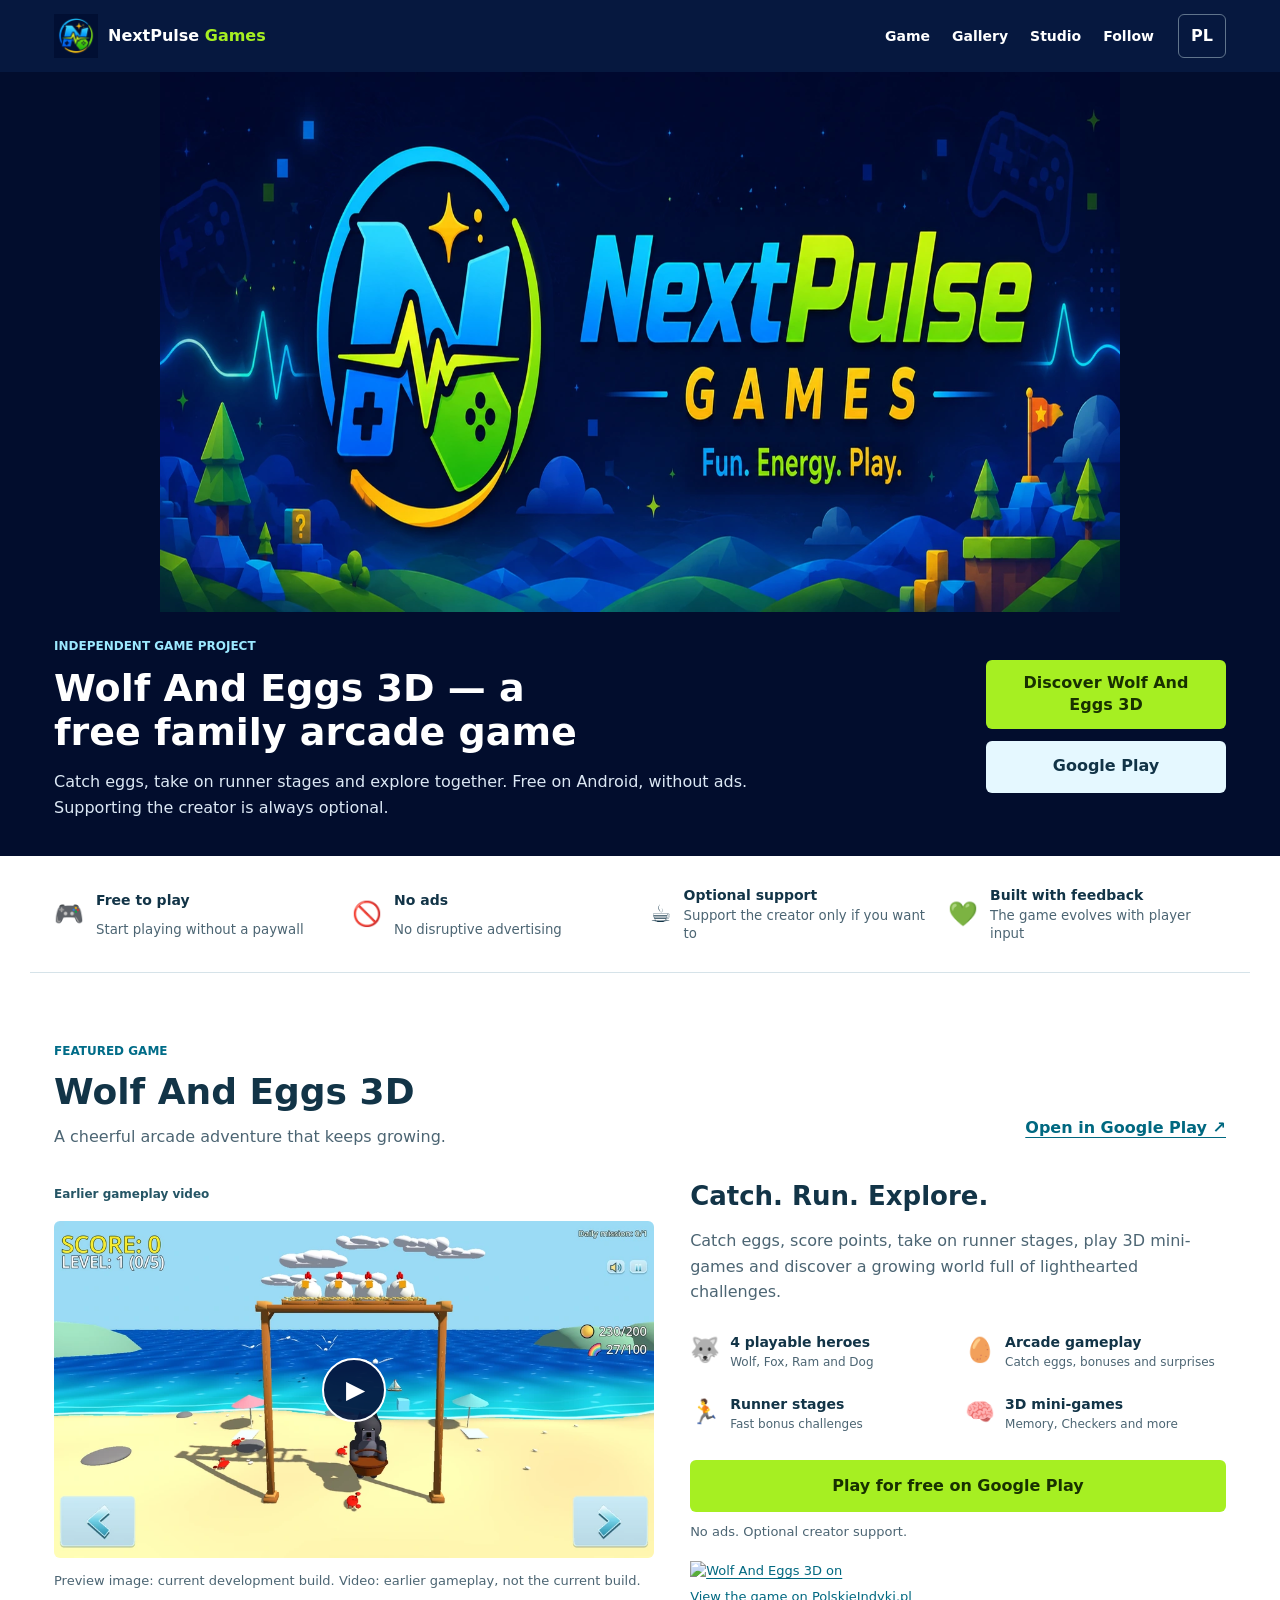
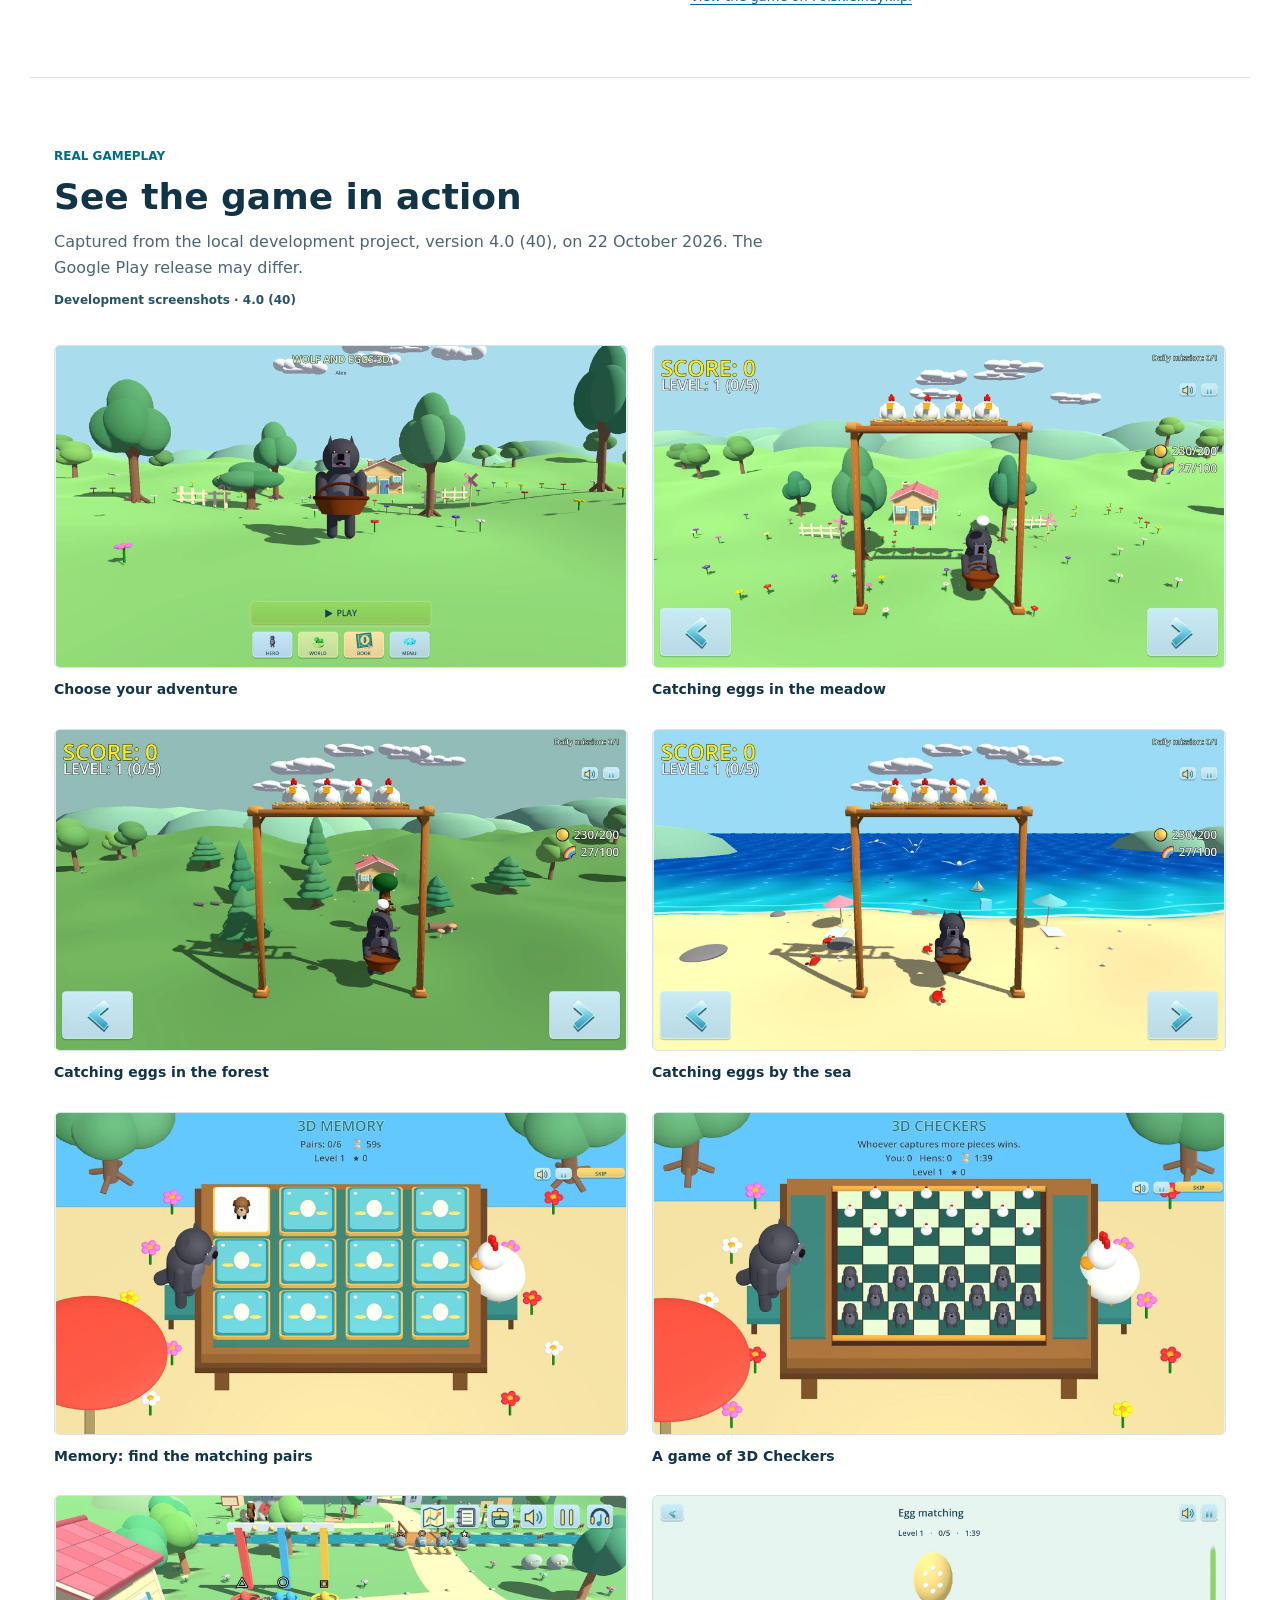
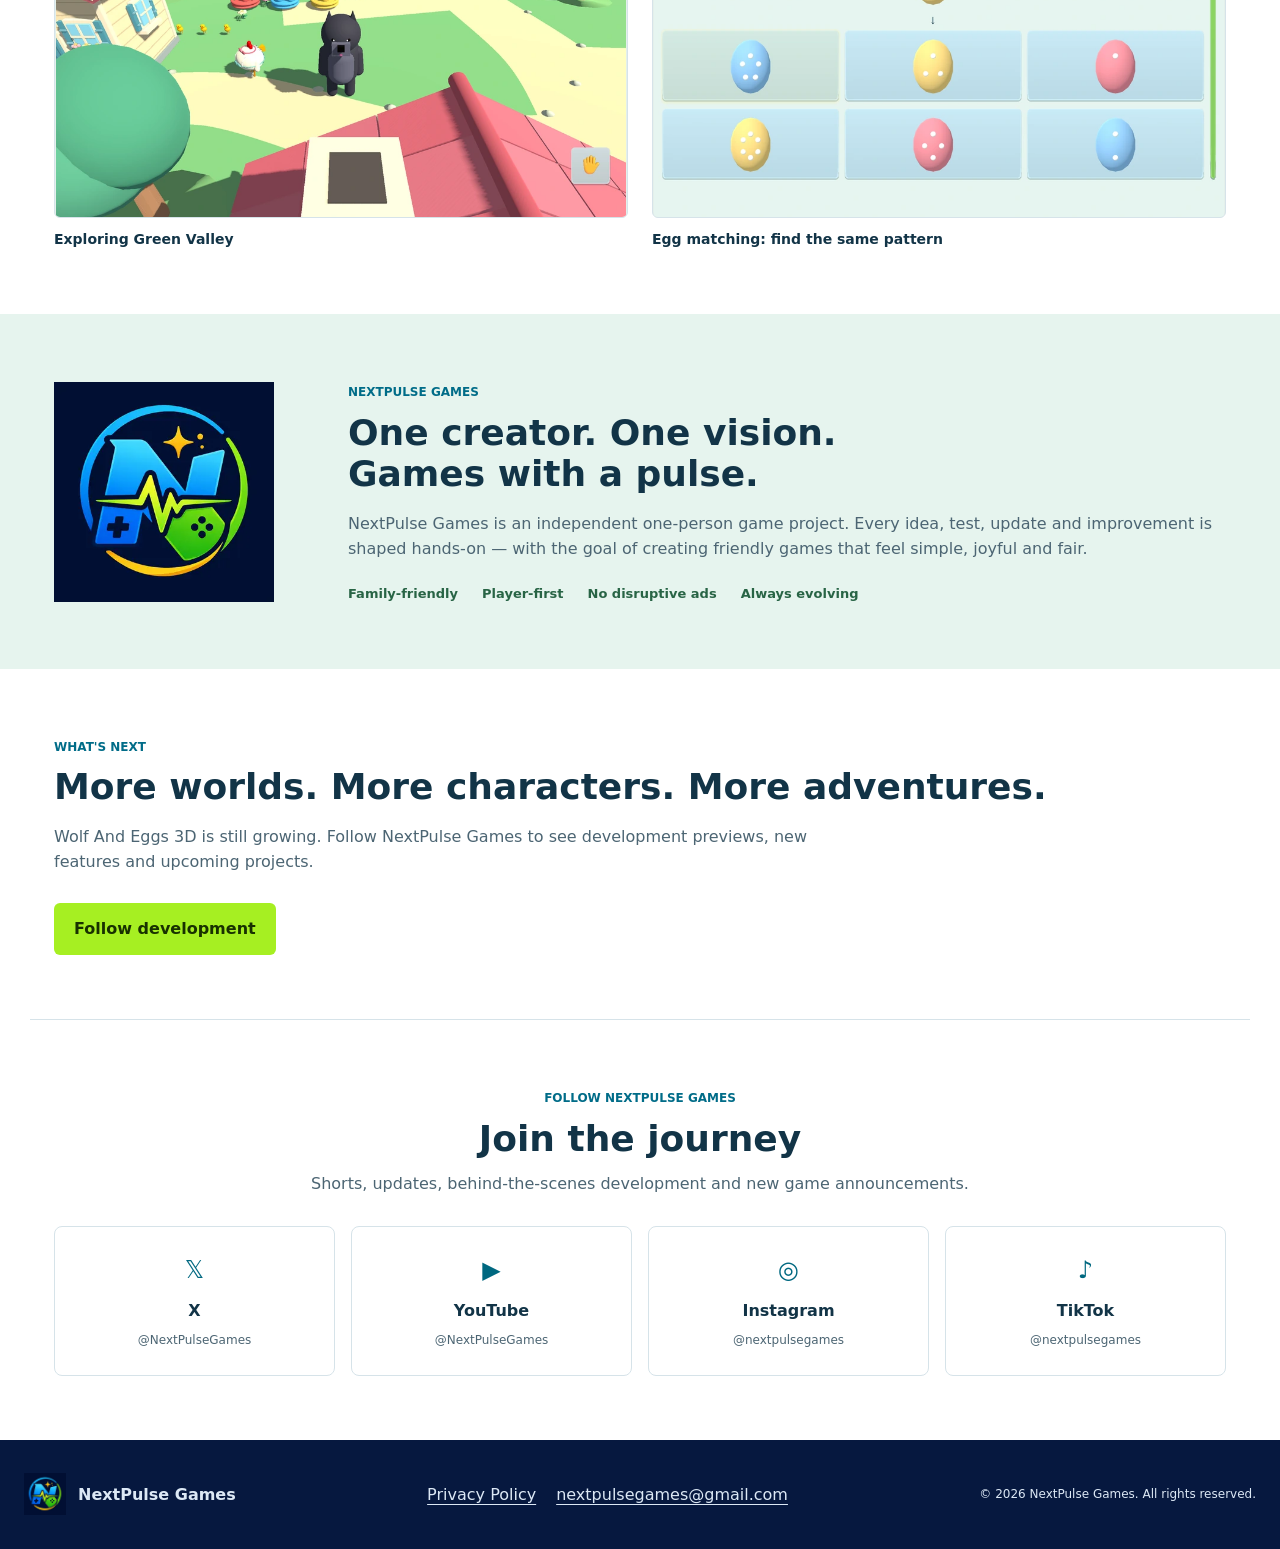
==== index.html @ e878cda1 "Localize static pages and refresh authentic game media" ====
<!DOCTYPE html>

<html lang="en">
<head>
<meta charset="utf-8"/>
<meta content="width=device-width, initial-scale=1, viewport-fit=cover" name="viewport"/>
<title>NextPulse Games — Wolf And Eggs 3D, Free &amp; Ad-Free</title>
<meta content="Catch eggs, run and explore in Wolf And Eggs 3D, a free family arcade game for Android. No ads; supporting its independent creator is entirely optional." name="description"/>
<meta content="#06183f" name="theme-color"/>
<meta content="NextPulse Games" name="application-name"/>
<meta content="NextPulse Games" name="author"/>
<meta content="NextPulse Games" name="creator"/>
<meta content="NextPulse Games" name="publisher"/>
<meta content="dark light" name="color-scheme"/>
<meta content="index,follow,max-image-preview:large,max-snippet:-1,max-video-preview:-1" name="robots"/>
<link href="https://nextpulsegames.com/" rel="canonical"/>
<meta content="website" property="og:type"/>
<meta content="NextPulse Games" property="og:site_name"/>
<meta content="NextPulse Games — Wolf And Eggs 3D, Free &amp; Ad-Free" property="og:title"/>
<meta content="Catch eggs, run and explore in Wolf And Eggs 3D, a free family arcade game for Android. No ads; supporting its independent creator is entirely optional." property="og:description"/>
<meta content="https://nextpulsegames.com/assets/screens/4.0-40-20261022/en/02_catch_meadow.jpg" property="og:image"/>
<meta content="image/jpeg" property="og:image:type"/>
<meta content="1920" property="og:image:width"/>
<meta content="1080" property="og:image:height"/>
<meta content="Wolf catching eggs in the meadow" property="og:image:alt"/>
<meta content="en_US" property="og:locale"/>
<meta content="pl_PL" property="og:locale:alternate"/>
<meta content="https://nextpulsegames.com/" property="og:url"/>
<meta content="summary_large_image" name="twitter:card"/>
<meta content="@NextPulseGames" name="twitter:site"/>
<meta content="NextPulse Games — Wolf And Eggs 3D, Free &amp; Ad-Free" name="twitter:title"/>
<meta content="Catch eggs, run and explore in Wolf And Eggs 3D, a free family arcade game for Android. No ads; supporting its independent creator is entirely optional." name="twitter:description"/>
<meta content="https://nextpulsegames.com/assets/screens/4.0-40-20261022/en/02_catch_meadow.jpg" name="twitter:image"/>
<link href="/assets/favicon.svg" rel="icon" type="image/svg+xml"/>
<link href="/assets/favicon-32.png" rel="icon" sizes="32x32" type="image/png"/>
<link href="/site.webmanifest" rel="manifest"/>
<link href="/styles.css?v=20261022-1" rel="stylesheet"/>
<script type="application/ld+json">{
  "@context": "https://schema.org",
  "@graph": [
    {
      "@type": "Organization",
      "@id": "https://nextpulsegames.com/#organization",
      "name": "NextPulse Games",
      "url": "https://nextpulsegames.com/",
      "logo": "https://nextpulsegames.com/assets/brand-logo.webp",
      "sameAs": [
        "https://x.com/NextPulseGames",
        "https://www.youtube.com/@NextPulseGames",
        "https://www.instagram.com/nextpulsegames/",
        "https://www.tiktok.com/@nextpulsegames"
      ]
    },
    {
      "@type": "WebSite",
      "@id": "https://nextpulsegames.com/#website",
      "url": "https://nextpulsegames.com/",
      "name": "NextPulse Games",
      "publisher": {
        "@id": "https://nextpulsegames.com/#organization"
      },
      "inLanguage": [
        "en",
        "pl"
      ]
    },
    {
      "@type": "VideoGame",
      "@id": "https://nextpulsegames.com/#videogame",
      "name": "Wolf And Eggs 3D",
      "url": "https://nextpulsegames.com/#game",
      "image": "https://nextpulsegames.com/assets/screens/4.0-40-20261022/en/02_catch_meadow.jpg",
      "description": "Catch eggs, run and explore in Wolf And Eggs 3D, a free family arcade game for Android. No ads; supporting its independent creator is entirely optional.",
      "genre": [
        "Arcade",
        "Casual",
        "Family"
      ],
      "applicationCategory": "Game",
      "operatingSystem": "Android",
      "publisher": {
        "@id": "https://nextpulsegames.com/#organization"
      },
      "offers": {
        "@type": "Offer",
        "price": "0",
        "priceCurrency": "USD",
        "availability": "https://schema.org/InStock",
        "url": "https://play.google.com/store/apps/details?id=com.nextpulsegames.wolfandeggs3d"
      },
      "inLanguage": [
        "en",
        "pl"
      ],
      "isAccessibleForFree": true
    },
    {
      "@type": "WebPage",
      "@id": "https://nextpulsegames.com/#webpage",
      "url": "https://nextpulsegames.com/",
      "name": "NextPulse Games — Wolf And Eggs 3D, Free & Ad-Free",
      "inLanguage": "en",
      "isPartOf": {
        "@id": "https://nextpulsegames.com/#website"
      },
      "about": {
        "@id": "https://nextpulsegames.com/#videogame"
      }
    }
  ]
}</script>
<link href="https://nextpulsegames.com/" hreflang="en" rel="alternate"/><link href="https://nextpulsegames.com/pl/" hreflang="pl" rel="alternate"/><link href="https://nextpulsegames.com/" hreflang="x-default" rel="alternate"/><meta content="Wolf catching eggs in the meadow" name="twitter:image:alt"/></head>
<body>
<a class="skip" href="#main">Skip to content</a>
<header class="site-header" id="top">
<div class="nav-wrap">
<a aria-label="NextPulse Games home" class="brand" href="#top">
<img alt="" height="52" src="/assets/brand-logo.webp?v=20261012" width="52"/>
<span>NextPulse <strong>Games</strong></span>
</a>
<nav aria-label="Main navigation" class="nav-links">
<a href="#game">Game</a>
<a href="#gallery">Gallery</a>
<a href="#studio">Studio</a>
<a href="#social">Follow</a>
</nav>
<a aria-label="Polska wersja" class="lang-btn" href="/pl/" hreflang="pl" lang="pl">PL</a>
</div>
</header>
<main id="main">
<section aria-labelledby="heroTitle" class="hero">
<div class="hero-brand-visual"><img alt="NextPulse Games. Fun. Energy. Play." decoding="async" fetchpriority="high" height="1152" sizes="(max-width: 960px) 100vw, 960px" src="/assets/brand/nextpulse-20261022-1536.webp" srcset="/assets/brand/nextpulse-20261022-768.webp 768w, /assets/brand/nextpulse-20261022-1536.webp 1536w, /assets/brand/nextpulse-20261022-2048.webp 2048w" width="2048"/></div>
<div class="hero-content">
<div>
<span class="eyebrow">Independent game project</span>
<h1 id="heroTitle">Wolf And Eggs 3D — a free family arcade game</h1>
<p>Catch eggs, take on runner stages and explore together. Free on Android, without ads. Supporting the creator is always optional.</p>
</div>
<div class="hero-actions">
<a class="btn btn-primary" href="#game">Discover Wolf And Eggs 3D</a>
<a class="btn btn-secondary" href="https://play.google.com/store/apps/details?id=com.nextpulsegames.wolfandeggs3d" rel="noopener noreferrer" target="_blank">Google Play</a>
</div>
</div>
</section>
<section aria-label="Studio principles" class="promise-strip">
<div><span aria-hidden="true" class="icon">🎮</span><strong>Free to play</strong><small>Start playing without a paywall</small></div>
<div><span aria-hidden="true" class="icon">🚫</span><strong>No ads</strong><small>No disruptive advertising</small></div>
<div><span aria-hidden="true" class="icon">☕</span><strong>Optional support</strong><small>Support the creator only if you want to</small></div>
<div><span aria-hidden="true" class="icon">💚</span><strong>Built with feedback</strong><small>The game evolves with player input</small></div>
</section>
<section class="section featured" id="game">
<div class="section-title-row">
<div>
<span class="kicker">Featured game</span>
<h2>Wolf And Eggs 3D</h2>
<p class="section-lead">A cheerful arcade adventure that keeps growing.</p>
</div>
<a class="inline-link" href="https://play.google.com/store/apps/details?id=com.nextpulsegames.wolfandeggs3d" rel="noopener noreferrer" target="_blank">Open in Google Play ↗</a>
</div>
<div class="feature-grid">
<div class="video-shell">
<div class="video-label"><span class="preview-badge">Earlier gameplay video</span></div>
<a aria-label="Watch earlier gameplay in English" class="video-launch" data-title="Wolf And Eggs 3D — earlier gameplay video in English" data-video="https://www.youtube-nocookie.com/embed/SOO2h7GtrK4?rel=0" href="https://www.youtube.com/watch?v=SOO2h7GtrK4"><img alt="Current development build: catching eggs by the sea" decoding="async" height="1080" loading="lazy" src="/assets/screens/4.0-40-20261022/en/04_catch_sea-960.webp" width="1920"/><span aria-hidden="true" class="video-play">▶</span></a>
<p class="video-note">Preview image: current development build. Video: earlier gameplay, not the current build.</p></div>
<div class="feature-copy">
<h3>Catch. Run. Explore.</h3>
<p>Catch eggs, score points, take on runner stages, play 3D mini-games and discover a growing world full of lighthearted challenges.</p>
<div class="feature-list">
<div><b aria-hidden="true">🐺</b><span><strong>4 playable heroes</strong><small>Wolf, Fox, Ram and Dog</small></span></div>
<div><b aria-hidden="true">🥚</b><span><strong>Arcade gameplay</strong><small>Catch eggs, bonuses and surprises</small></span></div>
<div><b aria-hidden="true">🏃</b><span><strong>Runner stages</strong><small>Fast bonus challenges</small></span></div>
<div><b aria-hidden="true">🧠</b><span><strong>3D mini-games</strong><small>Memory, Checkers and more</small></span></div>
</div>
<div class="cta-stack">
<a class="btn btn-primary btn-wide" href="https://play.google.com/store/apps/details?id=com.nextpulsegames.wolfandeggs3d" rel="noopener noreferrer" target="_blank">Play for free on Google Play</a>
<span class="micro">No ads. Optional creator support.</span>
<a class="indie-badge" href="https://polskieindyki.pl/pl/gra/wolf-and-eggs-3d" rel="noopener noreferrer" target="_blank"><img alt="Wolf And Eggs 3D on PolskieIndyki.pl" decoding="async" height="20" loading="lazy" src="https://polskieindyki.pl/badges/gra/wolf-and-eggs-3d.svg" width="223"/><span>View the game on PolskieIndyki.pl</span></a></div>
</div>
</div>
</section>
<section class="section gallery" id="gallery">
<div class="section-title-row">
<div>
<span class="kicker">Real gameplay</span>
<h2>See the game in action</h2>
<p class="section-lead">Captured from the local development project, version 4.0 (40), on 22 October 2026. The Google Play release may differ.</p>
<span class="preview-badge gallery-version">Development screenshots · 4.0 (40)</span>
</div>

</div>
<div aria-label="Gameplay screenshots" class="shots"><figure><a aria-label="Choose your adventure — enlarge" data-shot="01_menu" href="/assets/screens/4.0-40-20261022/en/01_menu.jpg"><img alt="Choose your adventure" decoding="async" height="1080" loading="lazy" src="/assets/screens/4.0-40-20261022/en/01_menu-960.webp" width="1920"/></a><figcaption>Choose your adventure</figcaption></figure><figure><a aria-label="Catching eggs in the meadow — enlarge" data-shot="02_catch_meadow" href="/assets/screens/4.0-40-20261022/en/02_catch_meadow.jpg"><img alt="Catching eggs in the meadow" decoding="async" height="1080" loading="lazy" src="/assets/screens/4.0-40-20261022/en/02_catch_meadow-960.webp" width="1920"/></a><figcaption>Catching eggs in the meadow</figcaption></figure><figure><a aria-label="Catching eggs in the forest — enlarge" data-shot="03_catch_forest" href="/assets/screens/4.0-40-20261022/en/03_catch_forest.jpg"><img alt="Catching eggs in the forest" decoding="async" height="1080" loading="lazy" src="/assets/screens/4.0-40-20261022/en/03_catch_forest-960.webp" width="1920"/></a><figcaption>Catching eggs in the forest</figcaption></figure><figure><a aria-label="Catching eggs by the sea — enlarge" data-shot="04_catch_sea" href="/assets/screens/4.0-40-20261022/en/04_catch_sea.jpg"><img alt="Catching eggs by the sea" decoding="async" height="1080" loading="lazy" src="/assets/screens/4.0-40-20261022/en/04_catch_sea-960.webp" width="1920"/></a><figcaption>Catching eggs by the sea</figcaption></figure><figure><a aria-label="Memory: find the matching pairs — enlarge" data-shot="05_memory" href="/assets/screens/4.0-40-20261022/en/05_memory.jpg"><img alt="Memory: find the matching pairs" decoding="async" height="1080" loading="lazy" src="/assets/screens/4.0-40-20261022/en/05_memory-960.webp" width="1920"/></a><figcaption>Memory: find the matching pairs</figcaption></figure><figure><a aria-label="A game of 3D Checkers — enlarge" data-shot="06_checkers" href="/assets/screens/4.0-40-20261022/en/06_checkers.jpg"><img alt="A game of 3D Checkers" decoding="async" height="1080" loading="lazy" src="/assets/screens/4.0-40-20261022/en/06_checkers-960.webp" width="1920"/></a><figcaption>A game of 3D Checkers</figcaption></figure><figure><a aria-label="Exploring Green Valley — enlarge" data-shot="07_world_green" href="/assets/screens/4.0-40-20261022/en/07_world_green.jpg"><img alt="Exploring Green Valley" decoding="async" height="1080" loading="lazy" src="/assets/screens/4.0-40-20261022/en/07_world_green-960.webp" width="1920"/></a><figcaption>Exploring Green Valley</figcaption></figure><figure><a aria-label="Egg matching: find the same pattern — enlarge" data-shot="08_egg_matching" href="/assets/screens/4.0-40-20261022/en/08_egg_matching.jpg"><img alt="Egg matching: find the same pattern" decoding="async" height="1080" loading="lazy" src="/assets/screens/4.0-40-20261022/en/08_egg_matching-960.webp" width="1920"/></a><figcaption>Egg matching: find the same pattern</figcaption></figure></div>
</section>
<section class="section studio" id="studio">
<div class="studio-panel">
<div class="studio-logo"><img alt="NextPulse Games logo" height="512" loading="lazy" src="/assets/brand-logo.webp?v=20261012" width="512"/></div>
<div class="studio-copy">
<span class="kicker light">NextPulse Games</span>
<h2>One creator. One vision. Games with a pulse.</h2>
<p>NextPulse Games is an independent one-person game project. Every idea, test, update and improvement is shaped hands-on — with the goal of creating friendly games that feel simple, joyful and fair.</p>
<div class="studio-tags">
<span>Family-friendly</span>
<span>Player-first</span>
<span>No disruptive ads</span>
<span>Always evolving</span>
</div>
</div>
</div>
</section>
<section class="section next">
<div class="next-card">
<span class="kicker">What's next</span>
<h2>More worlds. More characters. More adventures.</h2>
<p>Wolf And Eggs 3D is still growing. Follow NextPulse Games to see development previews, new features and upcoming projects.</p>
<a class="btn btn-primary" href="#social">Follow development</a>
</div>
</section>
<section class="section social" id="social">
<div class="section-title-row centered">
<div>
<span class="kicker">Follow NextPulse Games</span>
<h2>Join the journey</h2>
<p class="section-lead">Shorts, updates, behind-the-scenes development and new game announcements.</p>
</div>
</div>
<div class="social-grid">
<a aria-label="NextPulse Games on X" href="https://x.com/NextPulseGames" rel="noopener noreferrer" target="_blank"><span aria-hidden="true" class="social-icon">𝕏</span><strong>X</strong><small>@NextPulseGames</small></a>
<a aria-label="NextPulse Games on YouTube" href="https://www.youtube.com/@NextPulseGames" rel="noopener noreferrer" target="_blank"><span aria-hidden="true" class="social-icon">▶</span><strong>YouTube</strong><small>@NextPulseGames</small></a>
<a aria-label="NextPulse Games on Instagram" href="https://www.instagram.com/nextpulsegames/" rel="noopener noreferrer" target="_blank"><span aria-hidden="true" class="social-icon">◎</span><strong>Instagram</strong><small>@nextpulsegames</small></a>
<a aria-label="NextPulse Games on TikTok" href="https://www.tiktok.com/@nextpulsegames" rel="noopener noreferrer" target="_blank"><span aria-hidden="true" class="social-icon">♪</span><strong>TikTok</strong><small>@nextpulsegames</small></a>
</div>
</section>
</main>
<dialog aria-label="Screenshot preview" class="shot-lightbox" id="screenshotLightbox">
<button aria-label="Close screenshot" class="shot-lightbox-close" id="shotLightboxClose" type="button">×</button>
<button aria-label="Previous screenshot" class="shot-lightbox-nav shot-lightbox-prev" id="shotLightboxPrev" type="button">‹</button>
<figure class="shot-lightbox-figure">
<img alt="" id="shotLightboxImage"/>
<figcaption aria-live="polite" id="shotLightboxCaption"></figcaption>
</figure>
<button aria-label="Next screenshot" class="shot-lightbox-nav shot-lightbox-next" id="shotLightboxNext" type="button">›</button>
</dialog>
<footer class="footer">
<div class="footer-brand"><img alt="" height="42" src="/assets/brand-logo.webp?v=20261012" width="42"/><span>NextPulse Games</span></div>
<div class="footer-links">
<a href="/privacy.html">Privacy Policy</a>
<a href="mailto:nextpulsegames@gmail.com">nextpulsegames@gmail.com</a>
</div>
<p>© <span id="year">2026</span> NextPulse Games. <span>All rights reserved.</span></p>
</footer>
<script defer="" src="/app.js?v=20261022-1"></script>
</body>
</html>
---- styles.css ----
:root {
  --navy: #06183f; --cyan: #16c7ff; --lime: #a6ef22; --gold: #ffd04c;
  --ink: #123447; --muted: #4c6573; --line: #d6e3e9; --max: 1220px;
}
* {box-sizing: border-box; letter-spacing: 0}
html {scroll-behavior: smooth; scroll-padding-top: 100px}
body {margin: 0; font-family: Inter, system-ui, -apple-system, 'Segoe UI', sans-serif; color: var(--ink); background: #fff; line-height: 1.6}
a {color: inherit; text-decoration: none}
img {display: block; max-width: 100%; height: auto}
button, a {touch-action: manipulation; -webkit-tap-highlight-color: transparent}
button {font: inherit; cursor: pointer}
:focus-visible {outline: 3px solid #00748e; outline-offset: 5px}
.site-header :focus-visible, .footer :focus-visible, .shot-lightbox :focus-visible {outline-color: var(--gold)}
.skip {position: fixed; top: 8px; left: 12px; transform: translateY(-150%); z-index: 200; background: white; padding: 10px 16px}
.skip:focus {transform: none}
.site-header {position: sticky; top: 0; z-index: 100; background: var(--navy); color: white}
.nav-wrap {max-width: var(--max); min-height: 72px; margin: auto; padding: 8px 24px; display: flex; align-items: center; gap: 24px}
.brand {display: flex; align-items: center; gap: 10px; margin-right: auto; font-weight: 800}
.brand img {width: 44px; height: 44px; object-fit: contain}
.brand strong {color: var(--lime)}
.nav-links {display: flex; gap: 22px; align-items: center}
.nav-links a {font-size: 14px; font-weight: 700; min-height: 44px; display: flex; align-items: center}
.nav-links a:hover {color: var(--lime)}
.lang-btn {display: grid; place-items: center; min-width: 48px; min-height: 44px; border: 1px solid #60748c; border-radius: 6px; font-weight: 800}
.hero {background: #020d2d; color: white; padding-bottom: 32px}
.hero-brand-visual {max-width: min(960px, max(360px, calc((100svh - 360px) * 1.77778))); margin: auto}
.hero-brand-visual img {width: 100%; aspect-ratio: 16 / 9; object-fit: contain}
.hero-content {max-width: var(--max); margin: 0 auto; padding: 20px 24px 4px; display: grid; grid-template-columns: 1fr 240px; gap: 32px; align-items: center}
.eyebrow, .kicker {font-size: 12px; font-weight: 800; text-transform: uppercase; color: #006c88}
.hero .eyebrow {color: #9ce9ff}
h1 {font-size: 38px; line-height: 1.18; margin: 8px 0 14px; text-wrap: balance}
.hero-content p {font-size: 16px; color: #dce8f5; margin: 0; max-width: 780px}
.hero-actions {display: grid; gap: 12px}
.btn {display: inline-flex; align-items: center; justify-content: center; min-height: 52px; padding: 12px 20px; border-radius: 6px; font-weight: 800; text-align: center; line-height: 1.4}
.btn-primary {background: var(--lime); color: #183100}
.btn-primary:hover {background: #b9ff44}
.btn-secondary {background: #e5f8ff; color: var(--ink)}
.btn-wide {width: 100%}
.promise-strip {display: grid; grid-template-columns: repeat(4,1fr); gap: 20px; max-width: var(--max); margin: auto; padding: 28px 24px; border-bottom: 1px solid var(--line)}
.promise-strip > div {display: grid; grid-template-columns: auto 1fr; column-gap: 12px; align-items: center}
.promise-strip .icon {font-size: 24px; grid-row: 1 / 3}
.promise-strip strong {font-size: 14px}
.promise-strip small {line-height: 1.4; color: var(--muted)}
.section {max-width: var(--max); margin: auto; padding: 64px 24px}
.section-title-row {display: flex; align-items: flex-end; justify-content: space-between; gap: 24px; margin-bottom: 30px}
h2 {font-size: 36px; line-height: 1.15; margin: 8px 0 12px; text-wrap: balance}
.section-lead {color: var(--muted); max-width: 760px; margin: 12px 0 0}
.inline-link {color: #006880; text-decoration: underline; text-underline-offset: 4px; font-weight: 700; min-height: 44px; display: inline-flex; align-items: center}
.feature-grid {display: grid; grid-template-columns: 1.12fr 1fr; gap: 36px; align-items: start}
.video-shell {min-width: 0}
.video-launch {position: relative; display: block; margin-top: 12px; border-radius: 6px; overflow: hidden; aspect-ratio: 16 / 9}
.video-launch img {width: 100%; height: 100%; object-fit: contain}
.video-play {position: absolute; inset: 0; margin: auto; width: 64px; height: 64px; display: grid; place-items: center; background: #06183fee; color: white; border: 2px solid white; border-radius: 50%; font-size: 25px; padding-left: 3px}
.video-launch:hover .video-play {background: #006d85}
.video-shell iframe {width: 100%; aspect-ratio: 16 / 9; display: block; border: 0; background: var(--navy); margin-top: 12px; border-radius: 6px}
.preview-badge {display: inline-block; font-size: 12px; color: #255565; font-weight: 700; padding: 5px 0}
.gallery-version {margin-top: 6px}
.video-note {font-size: 13px; color: var(--muted)}
h3 {font-size: 26px; line-height: 1.25; margin: 0 0 14px}
.feature-copy > p {color: var(--muted)}
.feature-list {display: grid; grid-template-columns: 1fr 1fr; gap: 20px 14px; margin: 26px 0}
.feature-list > div {display: grid; grid-template-columns: auto 1fr; gap: 10px}
.feature-list b {font-size: 24px}
.feature-list span {display: flex; flex-direction: column}
.feature-list strong {font-size: 14px}
.feature-list small {color: var(--muted); font-size: 12px}
.cta-stack {display: grid; gap: 10px}
.micro {color: var(--muted); font-size: 13px}
.indie-badge {display: flex; flex-direction: column; align-items: flex-start; gap: 6px; width: fit-content; min-height: 52px; margin-top: 8px; font-size: 13px; color: #006880; text-decoration: underline; text-underline-offset: 3px}
.indie-badge img {width: 223px; height: 20px; object-fit: contain}
.gallery {border-top: 1px solid var(--line)}
.shots {display: grid; grid-template-columns: repeat(2,minmax(0,1fr)); gap: 28px 24px}
.shots figure {margin: 0; min-width: 0}
.shots a {display: block; border-radius: 6px}
.shots img {width: 100%; aspect-ratio: 16 / 9; object-fit: contain; background: #e4f0eb; border-radius: 6px; border: 1px solid var(--line)}
.shots a:hover img {border-color: #00768e}
.shots figcaption {font-size: 14px; font-weight: 650; padding-top: 10px}
.studio {max-width: none; background: #e6f4ee}
.studio-panel {max-width: 1172px; margin: auto; display: grid; grid-template-columns: 240px 1fr; gap: 54px; align-items: center}
.studio-logo img {width: 220px}
.studio-copy p {color: var(--muted)}
.studio-tags {display: flex; flex-wrap: wrap; gap: 10px 24px; font-size: 13px; font-weight: 750; color: #286445; margin-top: 22px}
.next {border-bottom: 1px solid var(--line)}
.next-card p {color: var(--muted); max-width: 780px}
.next-card .btn {margin-top: 12px}
.centered {text-align: center; justify-content: center}
.social-grid {display: grid; grid-template-columns: repeat(4,minmax(0,1fr)); gap: 16px}
.social-grid a {display: flex; flex-direction: column; align-items: center; padding: 24px 8px; gap: 8px; border: 1px solid var(--line); border-radius: 8px}
.social-grid a:hover {background: #eff9fc}
.social-icon {font-size: 24px; color: #006880}
.social-grid small {font-size: 12px; color: var(--muted)}
.footer {background: var(--navy); color: #dce8f5; padding: 32px 24px; display: flex; align-items: center; justify-content: space-between; gap: 24px; flex-wrap: wrap}
.footer-brand {display: flex; align-items: center; gap: 12px; font-weight: 800}
.footer-brand img {width: 42px; height: 42px}
.footer-links {display: flex; gap: 20px; flex-wrap: wrap}
.footer a {padding: 10px 0; text-decoration: underline; text-underline-offset: 4px; overflow-wrap: anywhere}
.footer p {font-size: 12px; margin: 0}
.shot-lightbox {position: fixed; inset: 0; width: 100%; max-width: none; height: 100%; max-height: none; margin: 0; border: 0; padding: 72px 76px; background: #081528f5; color: white}
.shot-lightbox[open] {display: flex; align-items: center; justify-content: center}
.shot-lightbox::backdrop {background: #071322e8}
.shot-lightbox-figure {margin: 0; max-width: 1600px; display: flex; flex-direction: column; align-items: center; gap: 14px}
.shot-lightbox-figure img {width: auto; max-width: 100%; max-height: calc(100dvh - 180px); object-fit: contain; border-radius: 4px}
.shot-lightbox-figure figcaption {font-size: 14px; text-align: center}
.shot-lightbox button {position: absolute; border: 1px solid #8ca7bc; background: #1c384e; color: white; width: 48px; height: 48px; border-radius: 6px; display: grid; place-items: center; font-size: 32px; line-height: 1}
.shot-lightbox-close {top: 16px; right: 18px}
.shot-lightbox-prev {left: 16px; top: calc(50% - 24px)}
.shot-lightbox-next {right: 16px; top: calc(50% - 24px)}
.lightbox-open {overflow: hidden}
.legal {max-width: 900px; min-height: 70vh}
.legal p {max-width: 70ch}
.legal h2 {font-size: 24px; margin-top: 32px}
.error-page {min-height: 70vh; max-width: 760px}
.error-page .error-code {font-size: 72px; font-weight: 800; color: #00738a; margin: 0}
@media (max-width: 960px) {
  .hero-content {grid-template-columns: 1fr; gap: 20px}
  .hero-actions {grid-template-columns: 1fr 1fr}
  .feature-grid {grid-template-columns: 1fr; gap: 28px}
  .video-shell {max-width: 720px; width: 100%}
  .promise-strip {grid-template-columns: 1fr 1fr}
  .studio-panel {grid-template-columns: 160px 1fr; gap: 30px}
  .social-grid {grid-template-columns: 1fr 1fr}
}
@media (max-width: 600px) {
  html {scroll-padding-top: 120px}
  .nav-wrap {padding: 8px 18px; gap: 8px 18px; flex-wrap: wrap}
  .brand {font-size: 14px}
  .brand img {width: 36px; height: 36px}
  .nav-links {order: 3; width: 100%; justify-content: space-between; gap: 10px}
  .nav-links a {font-size: 13px}
  .section {padding: 42px 18px}
  .hero-content {padding: 20px 18px 0}
  h1 {font-size: 28px}
  h2 {font-size: 28px}
  .hero-content p {font-size: 15px}
  .hero-actions {grid-template-columns: 1fr}
  .promise-strip {padding: 24px 18px; gap: 22px 14px}
  .promise-strip > div {grid-template-columns: 1fr; gap: 5px}
  .promise-strip .icon {grid-row: auto}
  .section-title-row {display: block}
  .section-title-row .inline-link {margin-top: 12px}
  .shots {grid-template-columns: 1fr; gap: 24px}
  .studio-panel {grid-template-columns: 1fr; gap: 20px}
  .studio-logo img {width: 110px}
  .social-grid small {font-size: 11px; overflow-wrap: anywhere}
  .shot-lightbox {padding: 70px 12px 110px}
  .shot-lightbox-figure img {max-height: calc(100dvh - 250px)}
  .shot-lightbox-prev, .shot-lightbox-next {top: auto; bottom: 22px}
  .shot-lightbox-prev {left: calc(50% - 62px)}
  .shot-lightbox-next {right: calc(50% - 62px)}
}
@media (prefers-reduced-motion: reduce) {html {scroll-behavior: auto}}
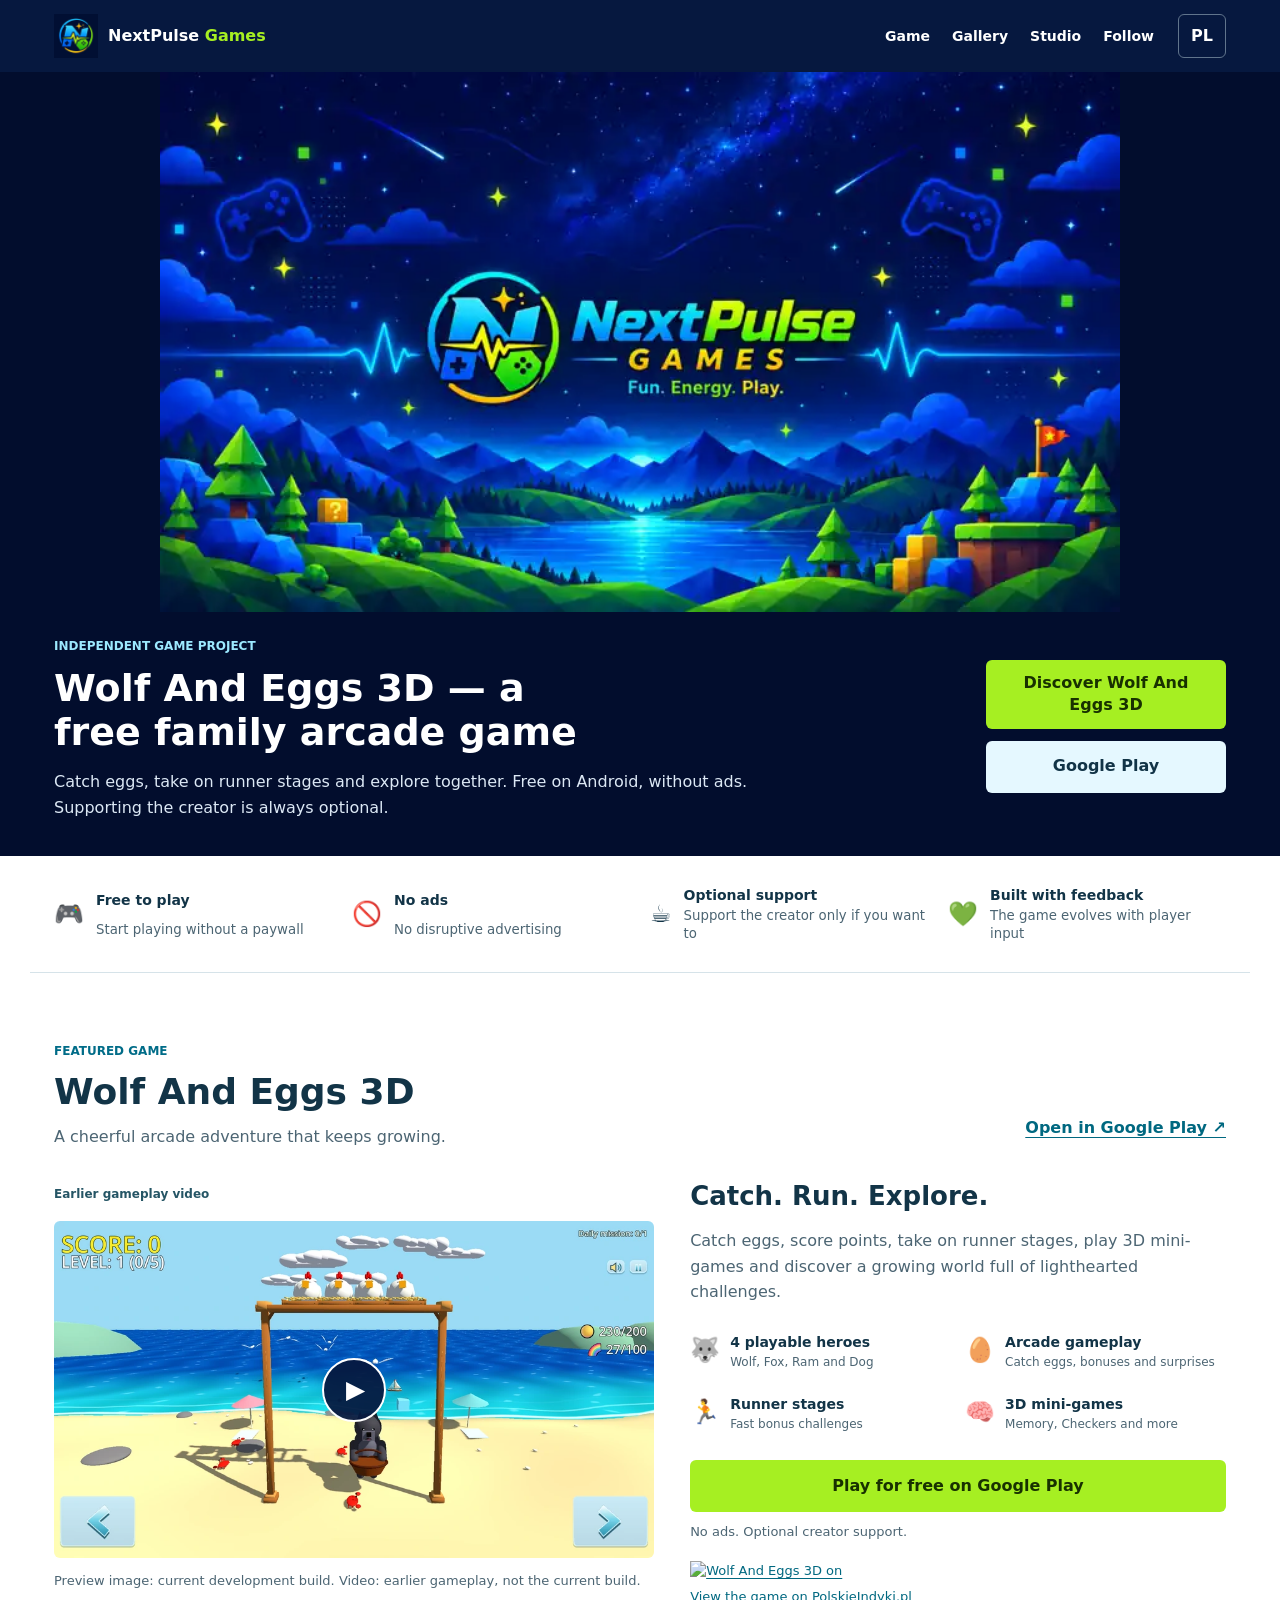
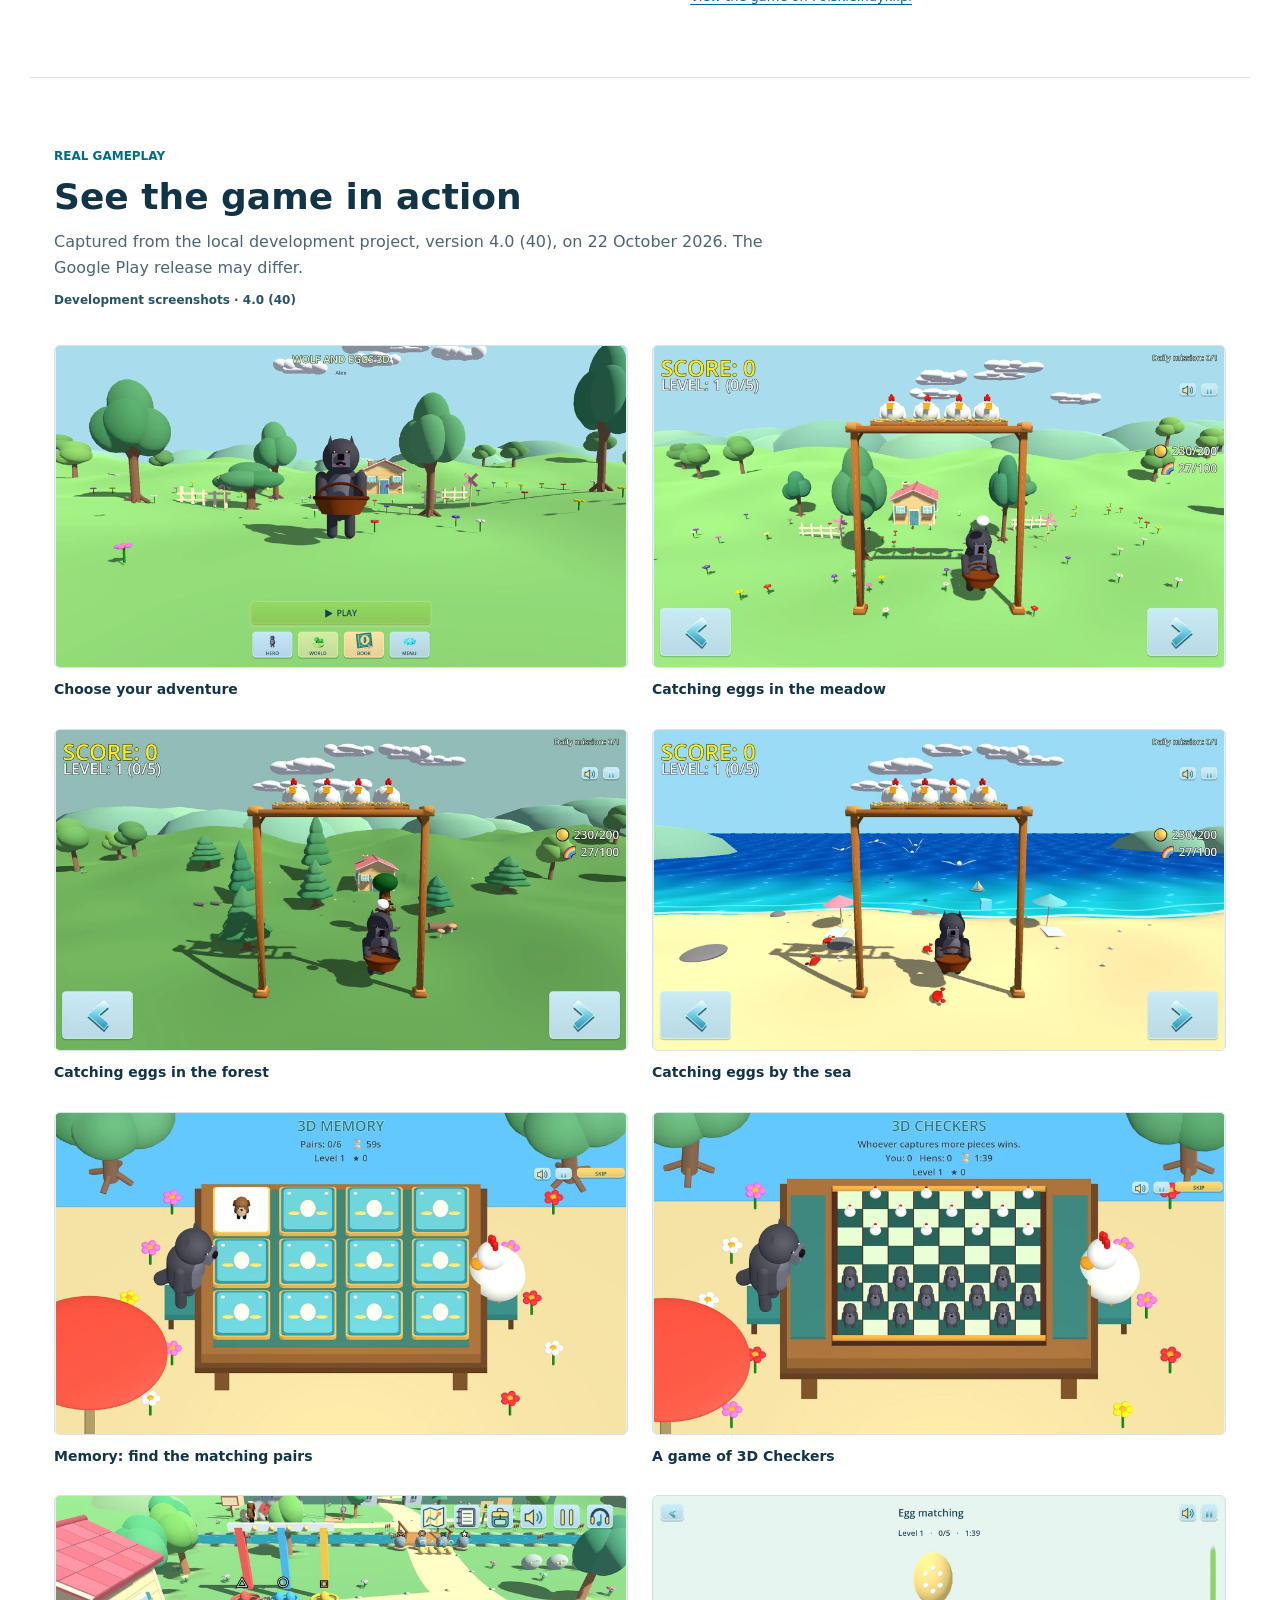
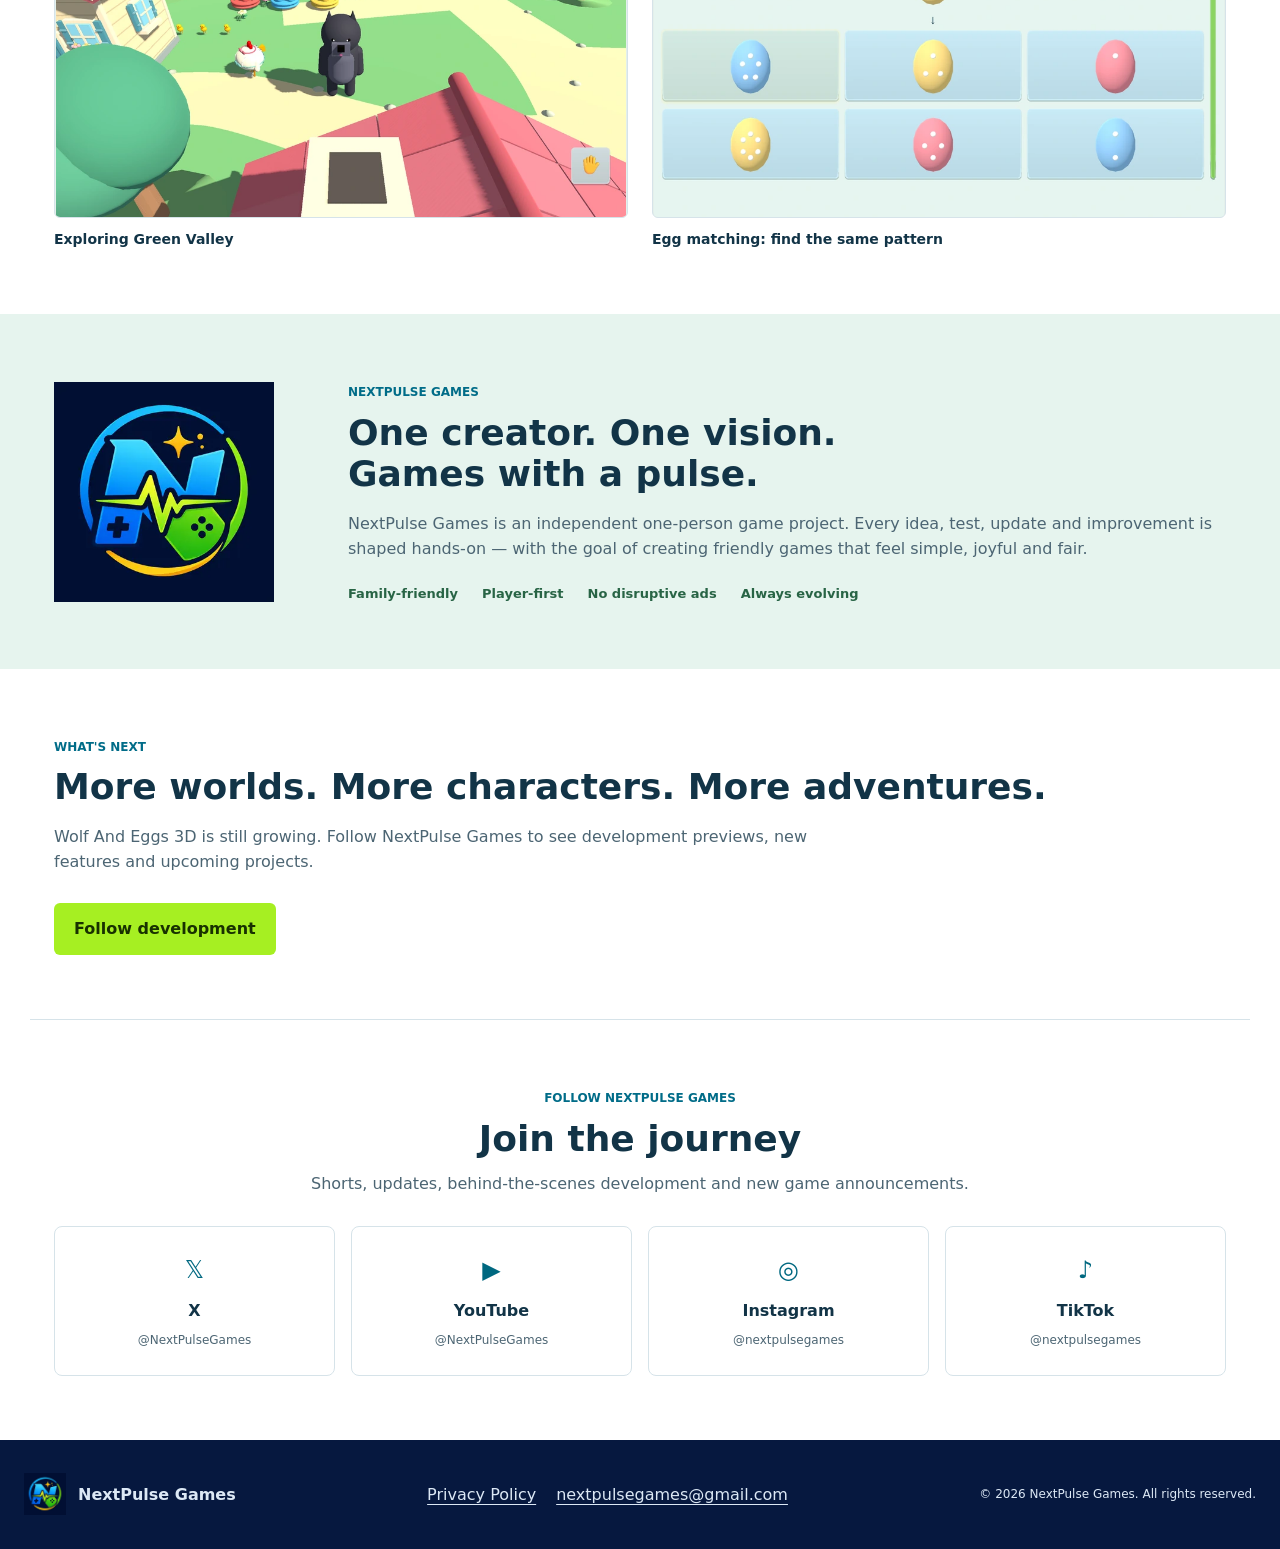
==== commit 6c13a339: "Use new NextPulse Games hero banner" ====
--- a/index.html
+++ b/index.html
@@ -247,6 +247,7 @@
 </div>
 <p>© <span id="year">2026</span> NextPulse Games. <span>All rights reserved.</span></p>
 </footer>
+<script defer="" src="/assets/brand/banner-20261027/loader.js?v=20261027-1"></script>
 <script defer="" src="/app.js?v=20261022-1"></script>
 </body>
 </html>
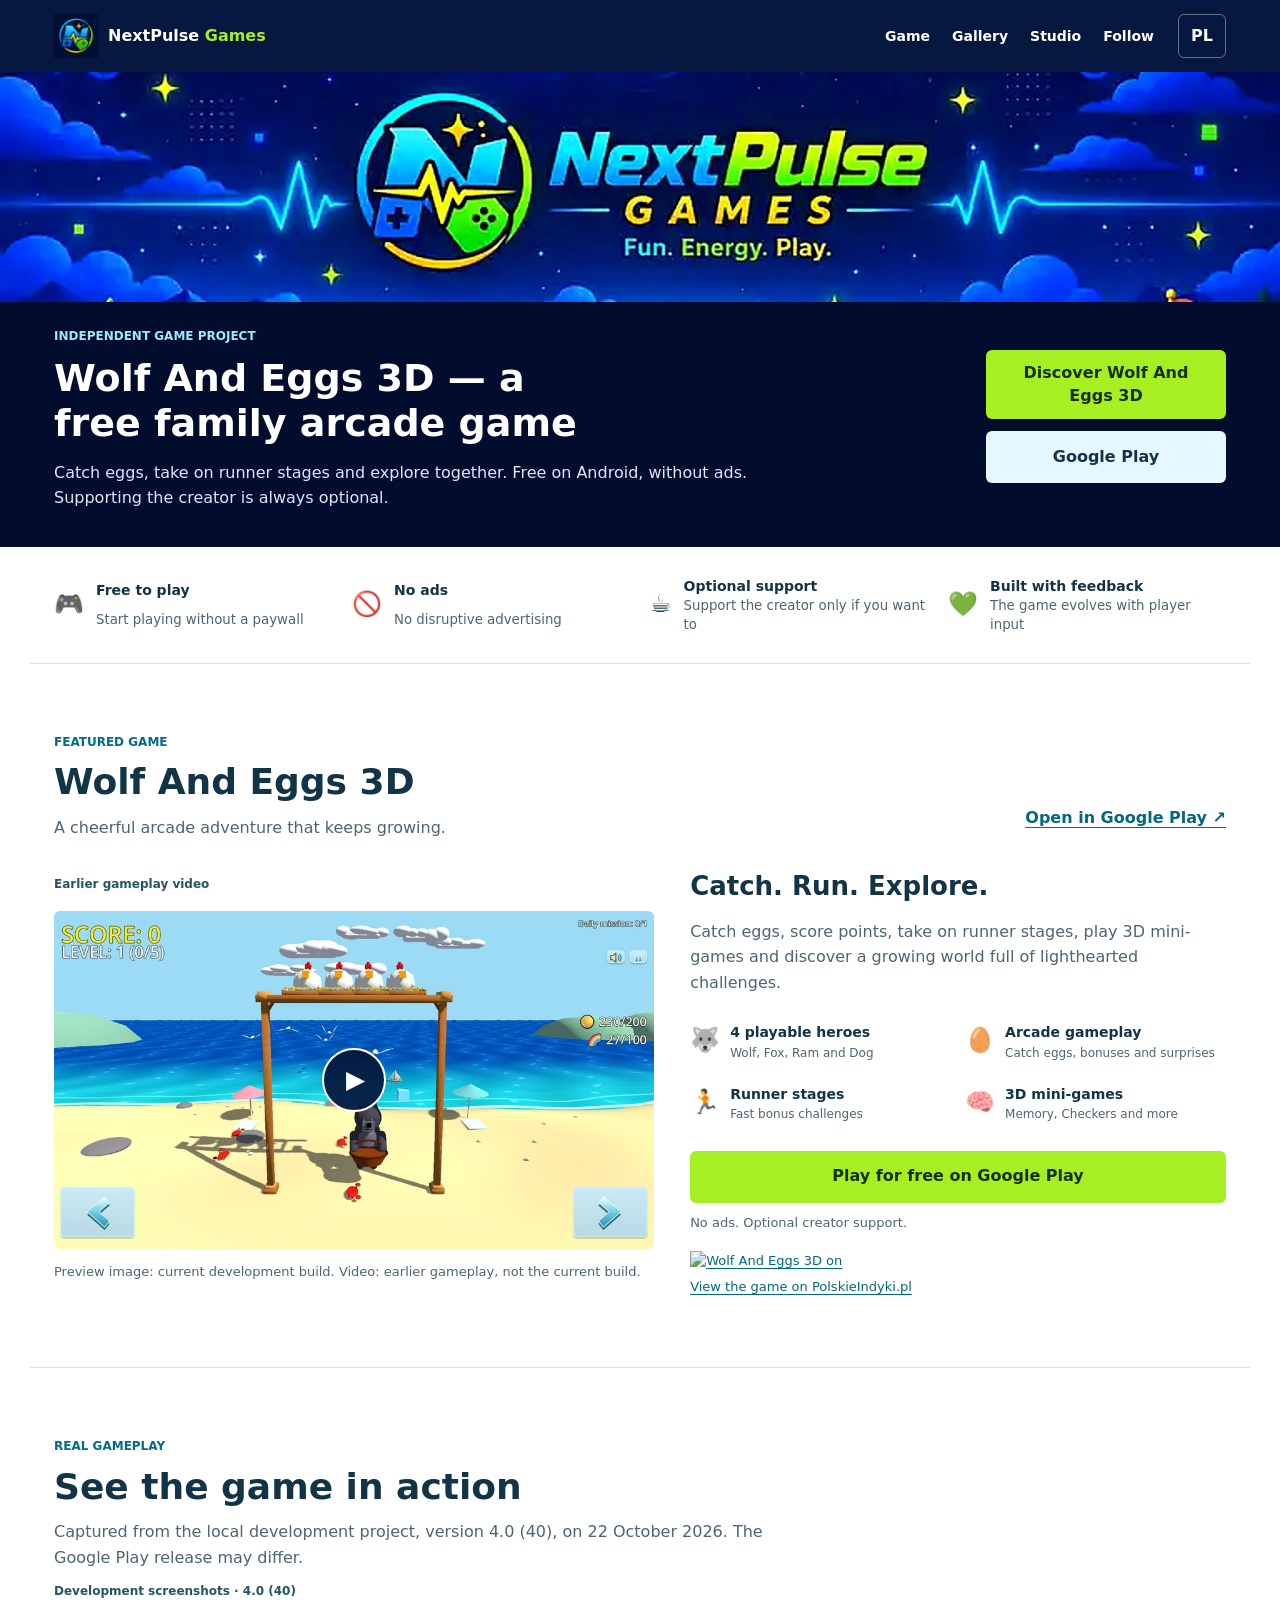
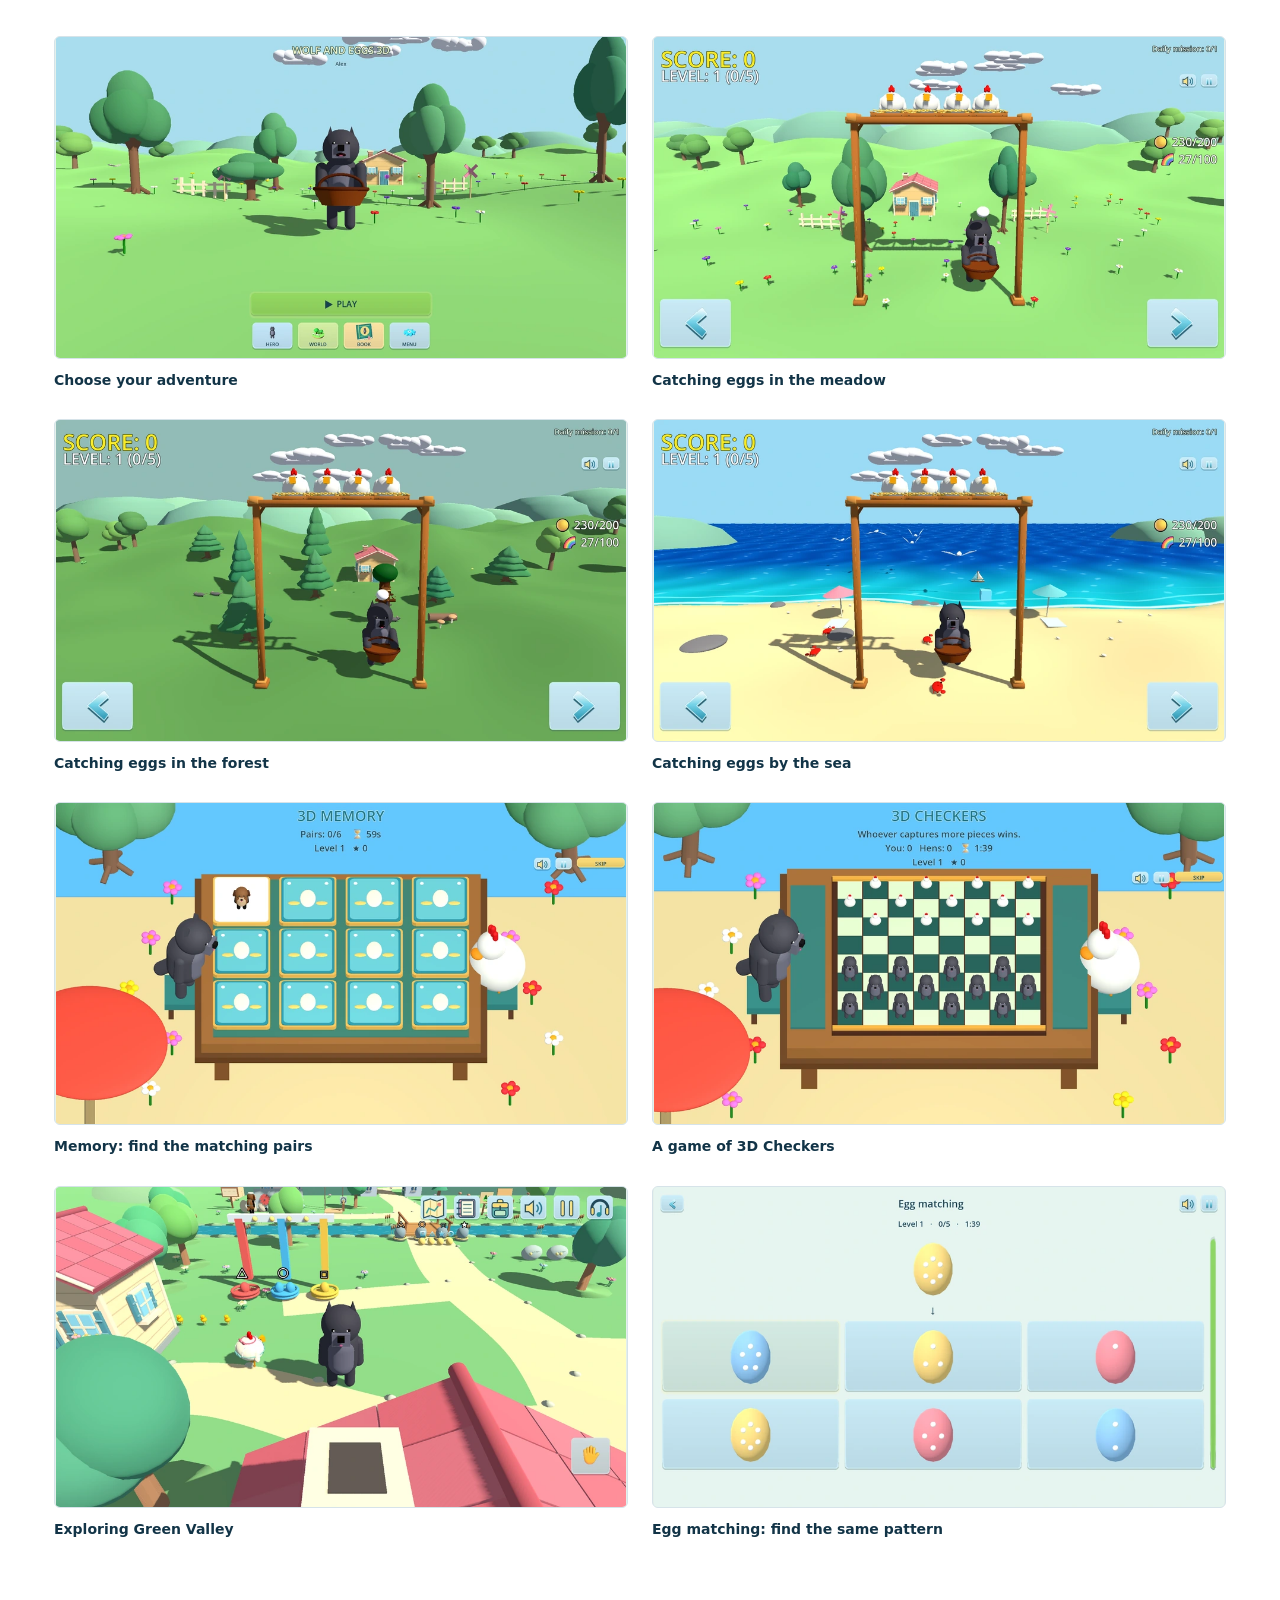
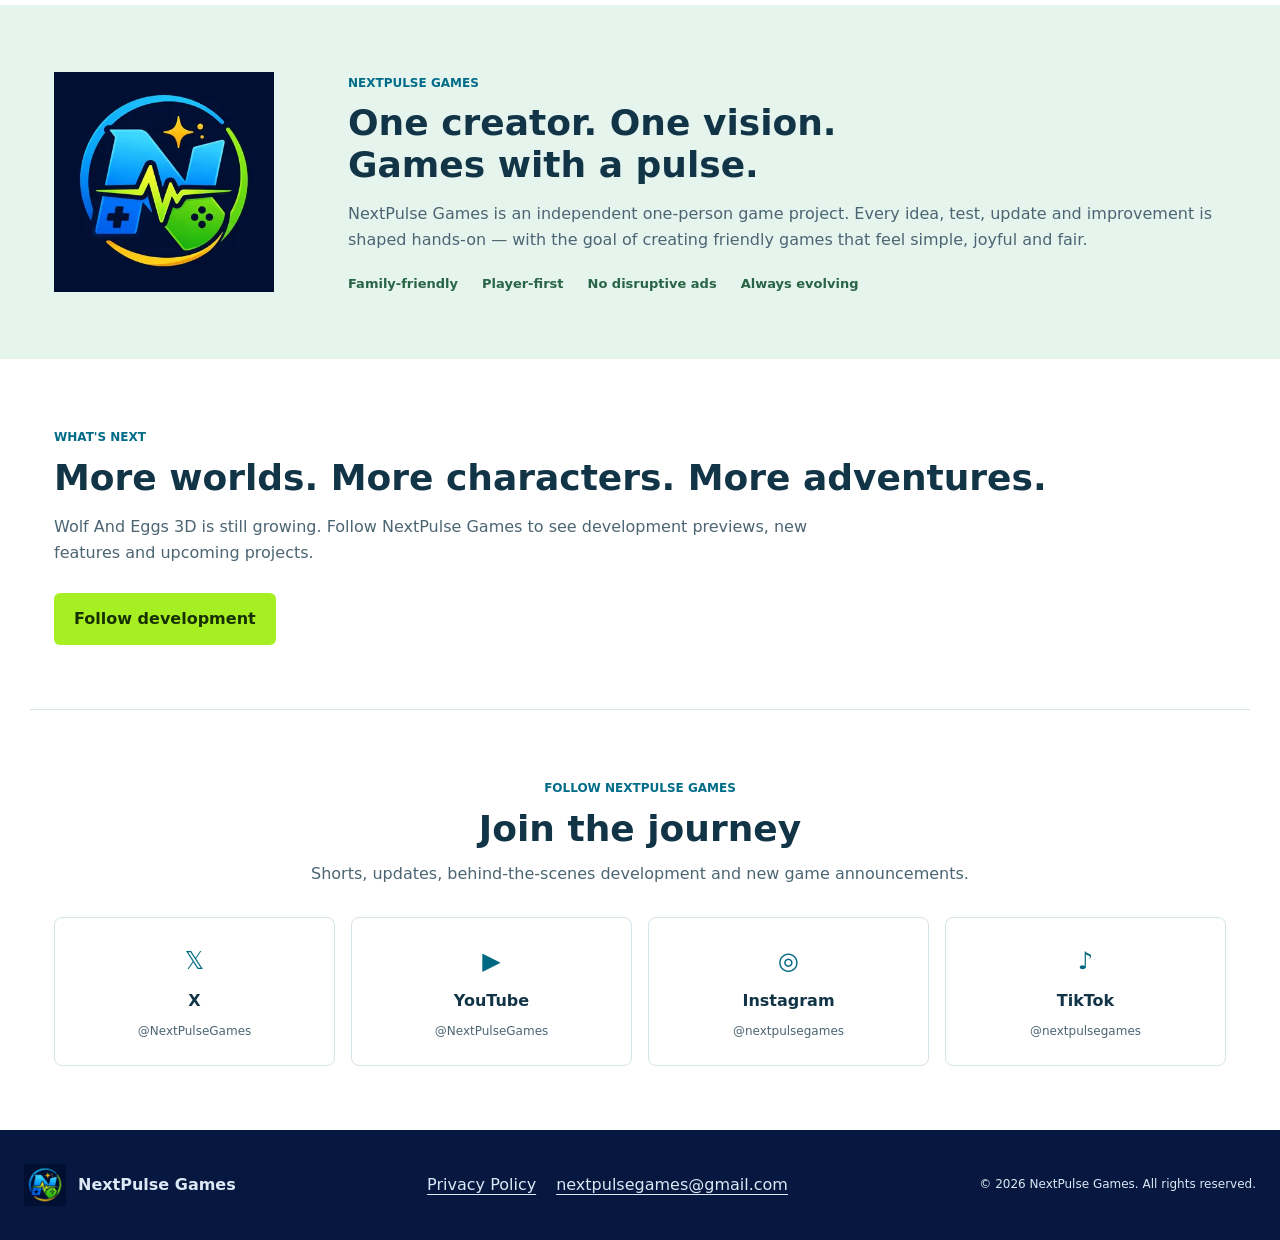
==== commit 3056197f: "Enhance NextPulse hero banner quality" ====
--- a/index.html
+++ b/index.html
@@ -129,7 +129,7 @@
 </header>
 <main id="main">
 <section aria-labelledby="heroTitle" class="hero">
-<div class="hero-brand-visual"><img alt="NextPulse Games. Fun. Energy. Play." decoding="async" fetchpriority="high" height="1152" sizes="(max-width: 960px) 100vw, 960px" src="/assets/brand/nextpulse-20261022-1536.webp" srcset="/assets/brand/nextpulse-20261022-768.webp 768w, /assets/brand/nextpulse-20261022-1536.webp 1536w, /assets/brand/nextpulse-20261022-2048.webp 2048w" width="2048"/></div>
+<div class="hero-brand-visual"><img alt="NextPulse Games. Fun. Energy. Play." decoding="async" fetchpriority="high" height="1152" sizes="100vw" src="/assets/brand/nextpulse-20261027-1536.webp?v=20261027-2" srcset="/assets/brand/nextpulse-20261027-1024.webp?v=20261027-2 1024w, /assets/brand/nextpulse-20261027-1536.webp?v=20261027-2 1536w, /assets/brand/nextpulse-20261027-2048.webp?v=20261027-2 2048w" width="2048"/></div>
 <div class="hero-content">
 <div>
 <span class="eyebrow">Independent game project</span>
@@ -247,7 +247,6 @@
 </div>
 <p>© <span id="year">2026</span> NextPulse Games. <span>All rights reserved.</span></p>
 </footer>
-<script defer="" src="/assets/brand/banner-20261027/loader.js?v=20261027-1"></script>
 <script defer="" src="/app.js?v=20261022-1"></script>
 </body>
 </html>
--- a/styles.css
+++ b/styles.css
@@ -23,8 +23,8 @@
 .nav-links a:hover {color: var(--lime)}
 .lang-btn {display: grid; place-items: center; min-width: 48px; min-height: 44px; border: 1px solid #60748c; border-radius: 6px; font-weight: 800}
 .hero {background: #020d2d; color: white; padding-bottom: 32px}
-.hero-brand-visual {max-width: min(960px, max(360px, calc((100svh - 360px) * 1.77778))); margin: auto}
-.hero-brand-visual img {width: 100%; aspect-ratio: 16 / 9; object-fit: contain}
+.hero-brand-visual {width: 100%; max-width: none; height: clamp(220px, 18vw, 320px); margin: 0; overflow: hidden}
+.hero-brand-visual img {width: 100%; height: 100%; max-width: none; object-fit: cover; object-position: center}
 .hero-content {max-width: var(--max); margin: 0 auto; padding: 20px 24px 4px; display: grid; grid-template-columns: 1fr 240px; gap: 32px; align-items: center}
 .eyebrow, .kicker {font-size: 12px; font-weight: 800; text-transform: uppercase; color: #006c88}
 .hero .eyebrow {color: #9ce9ff}
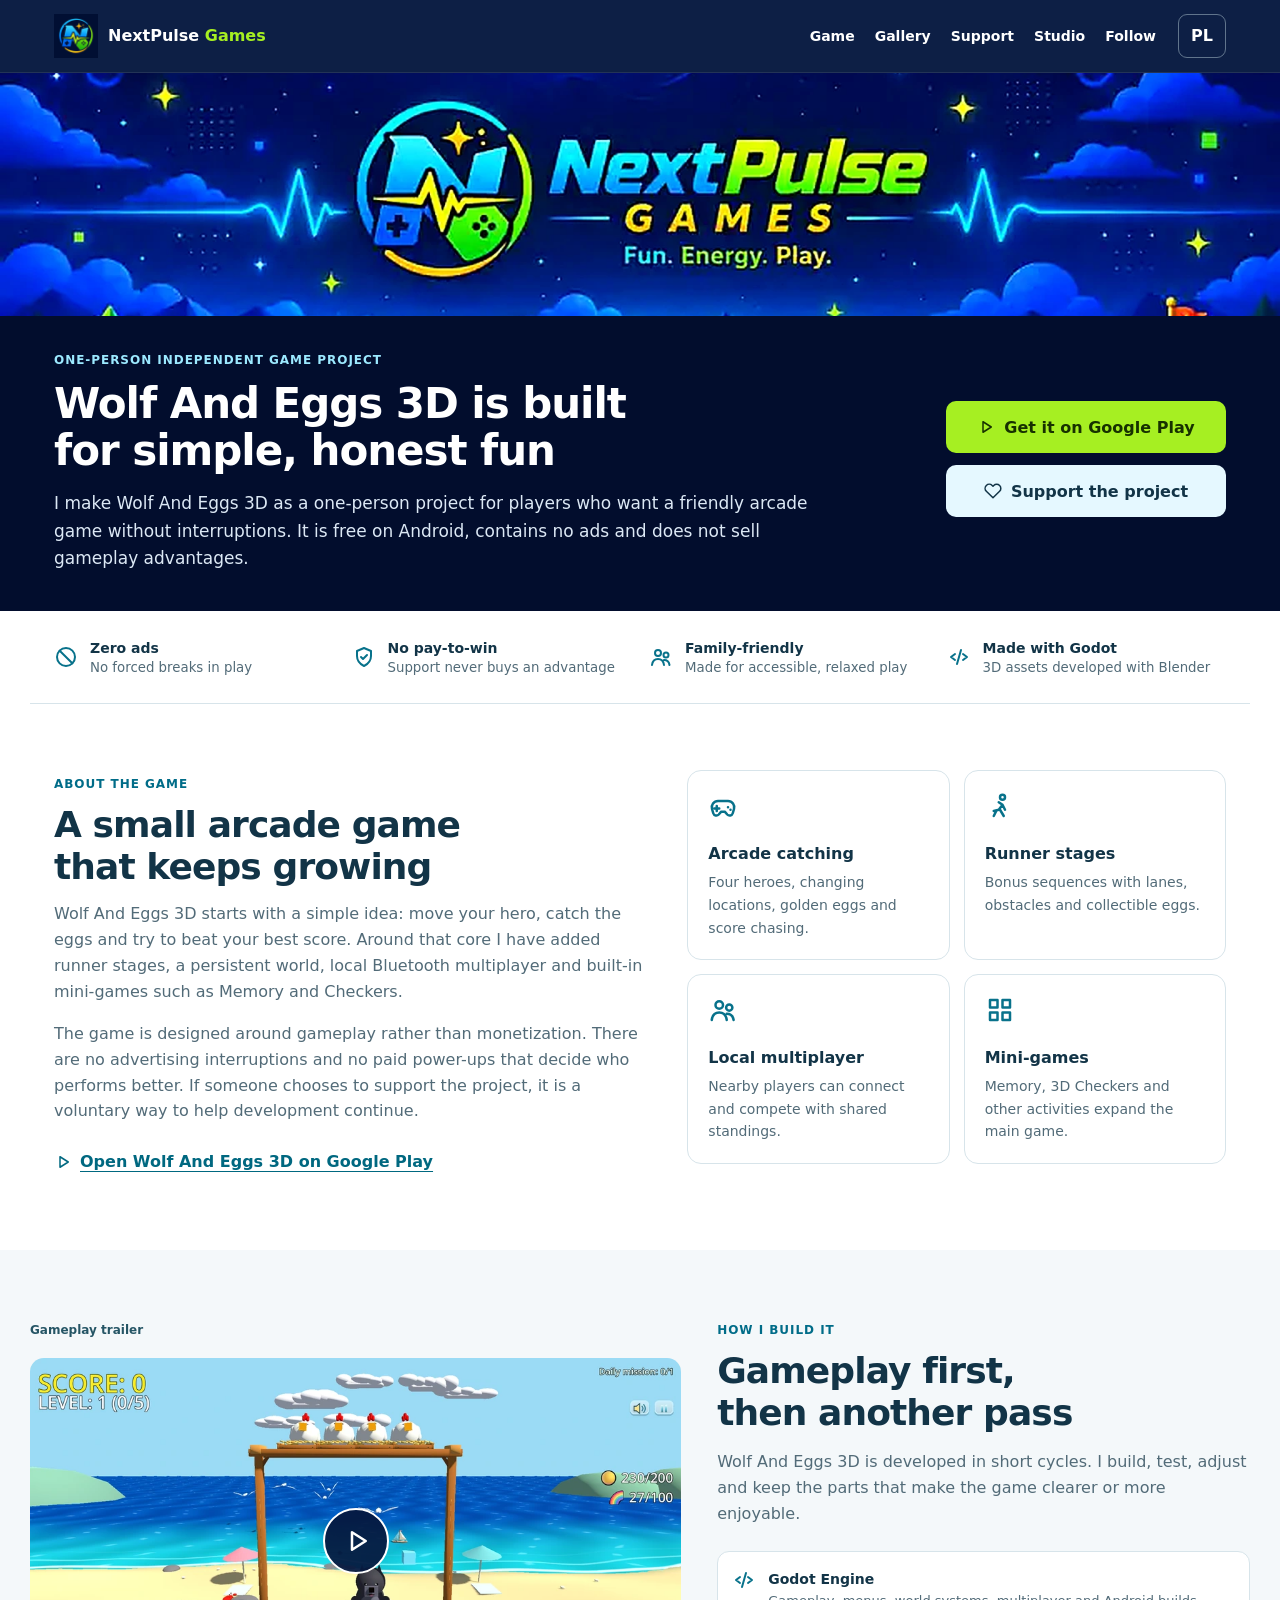
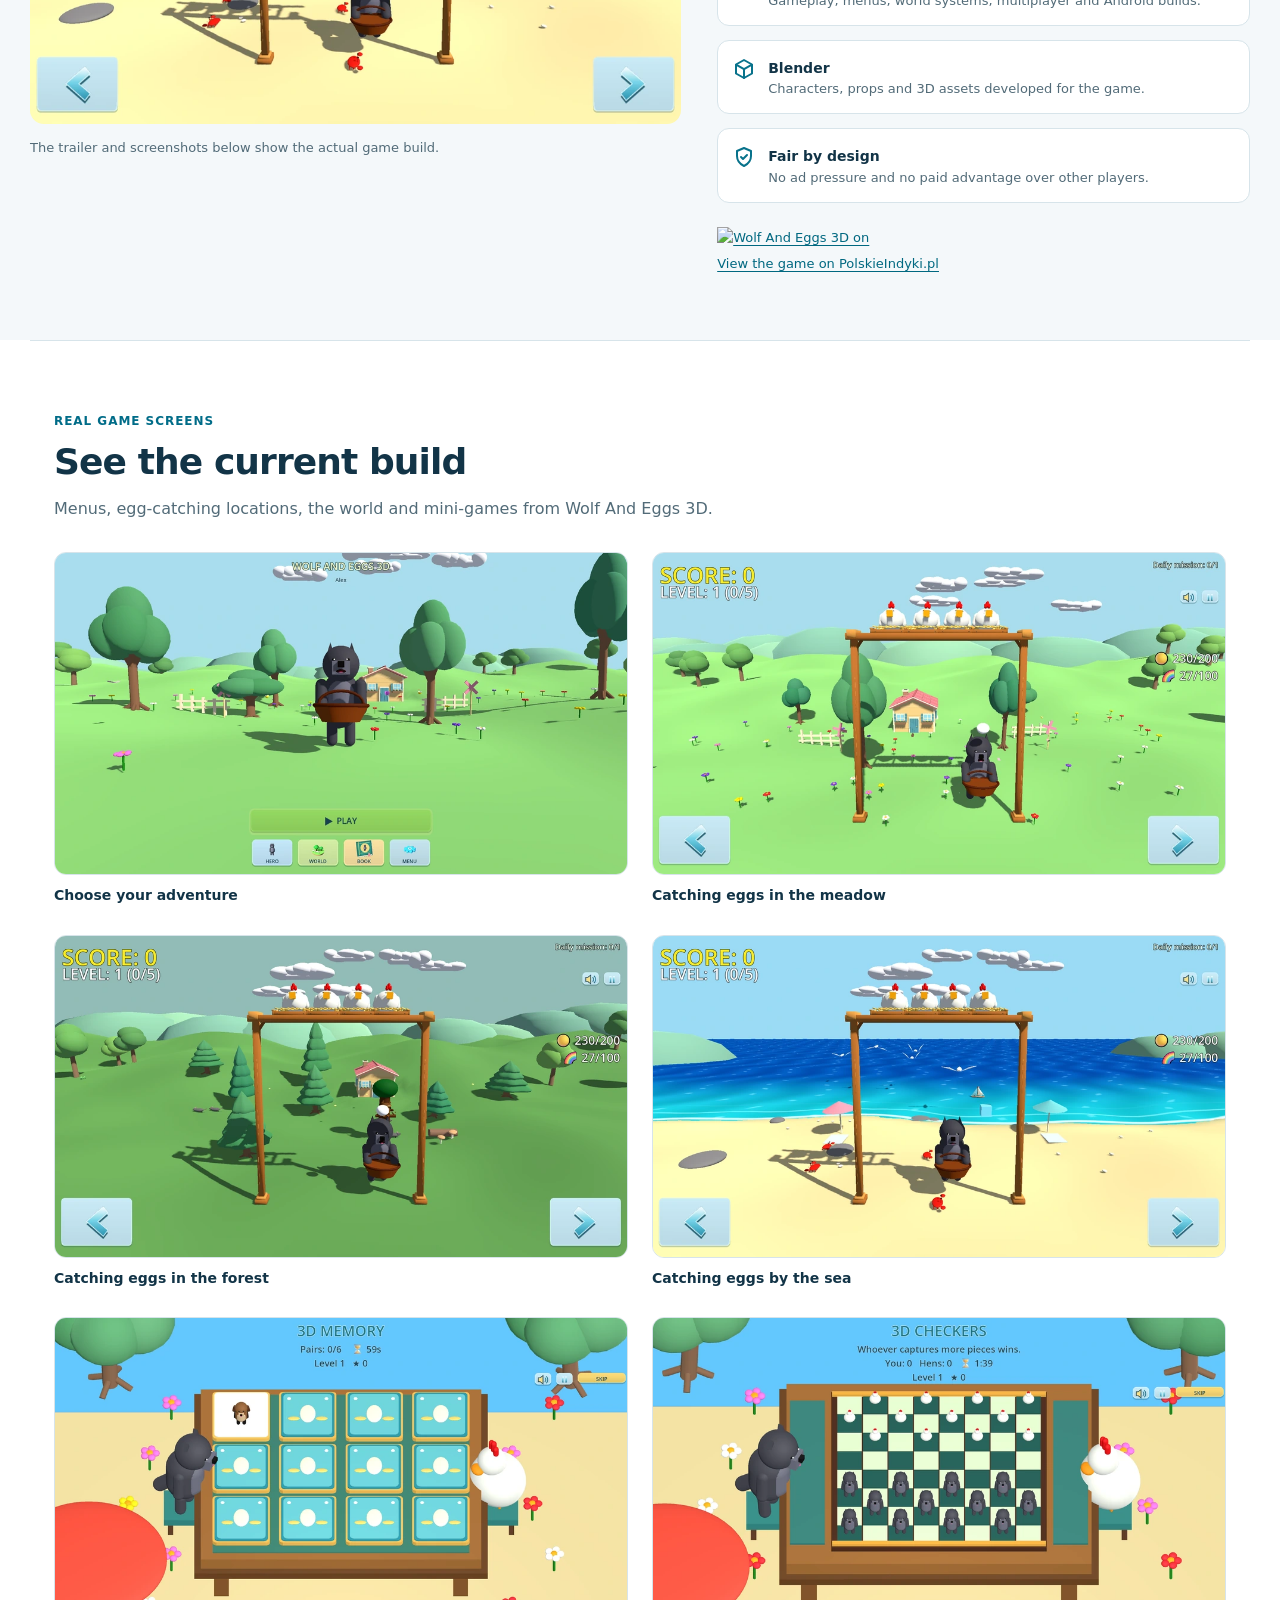
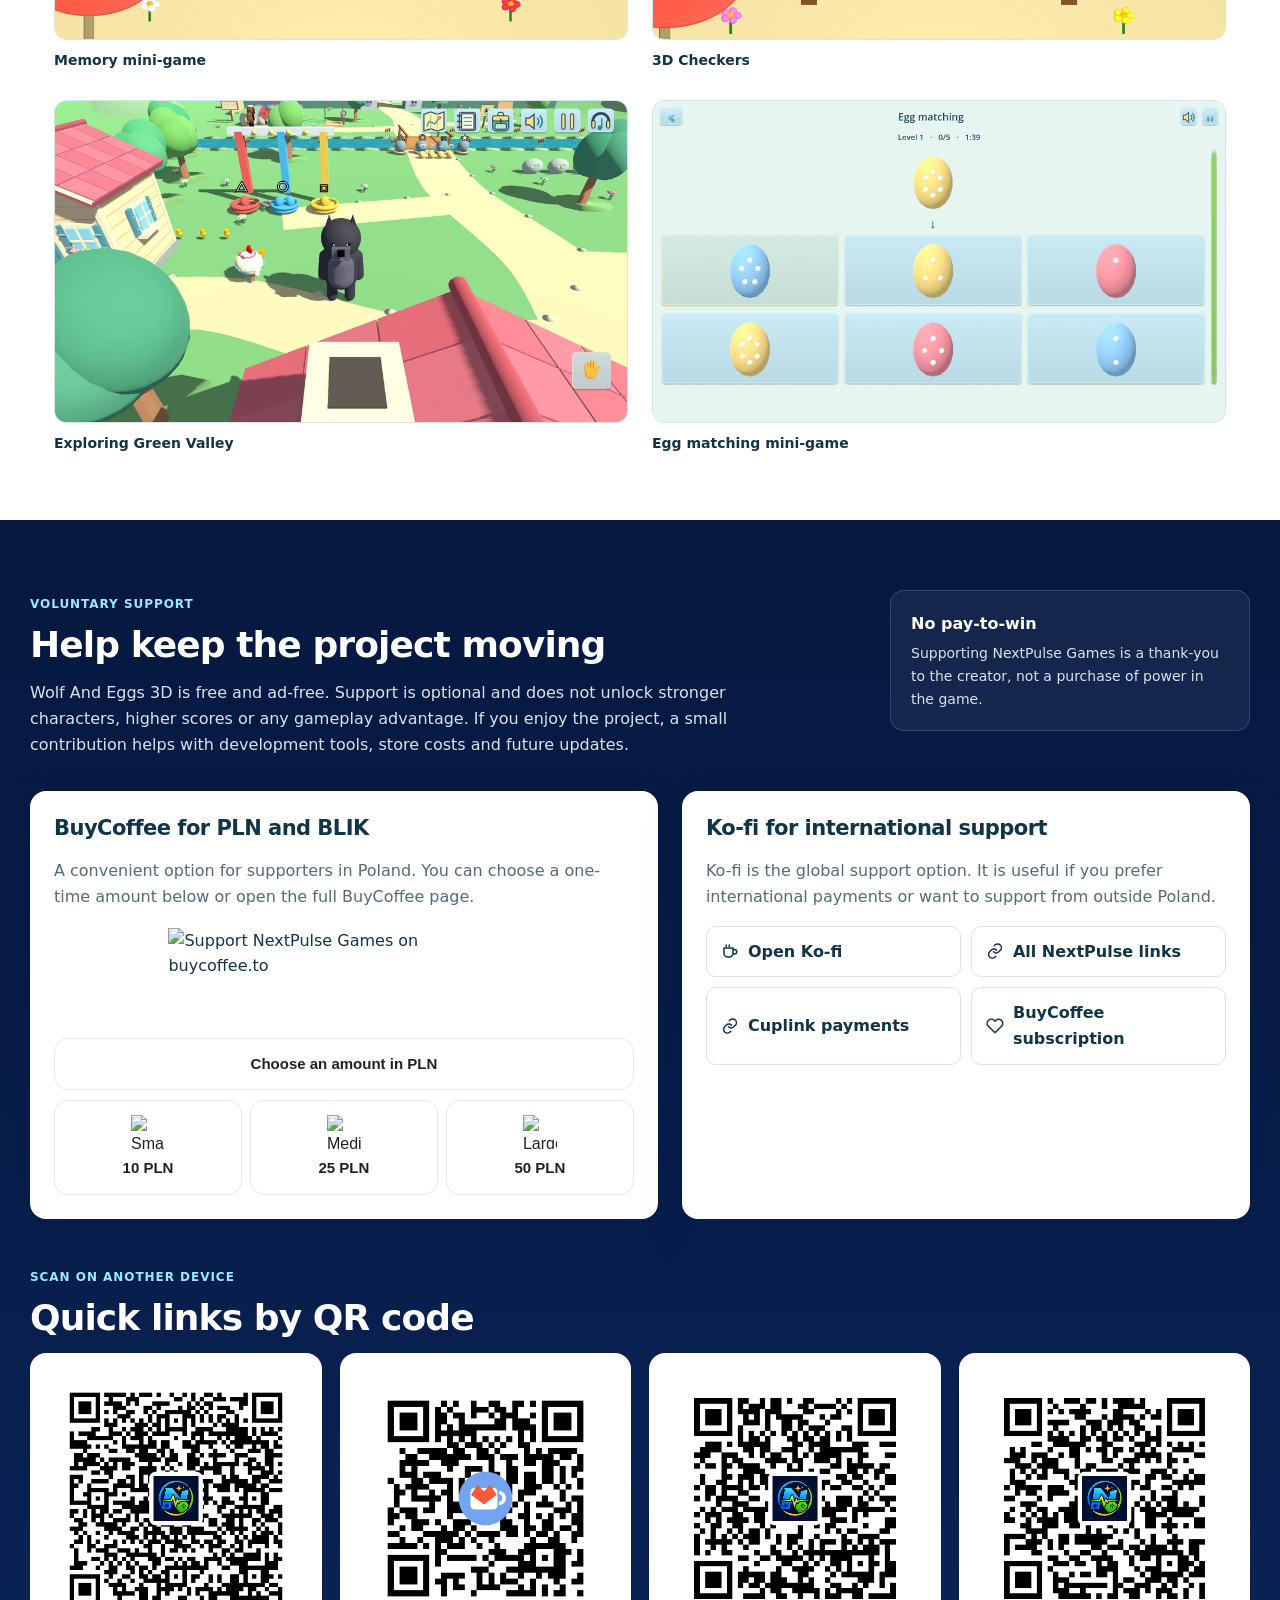
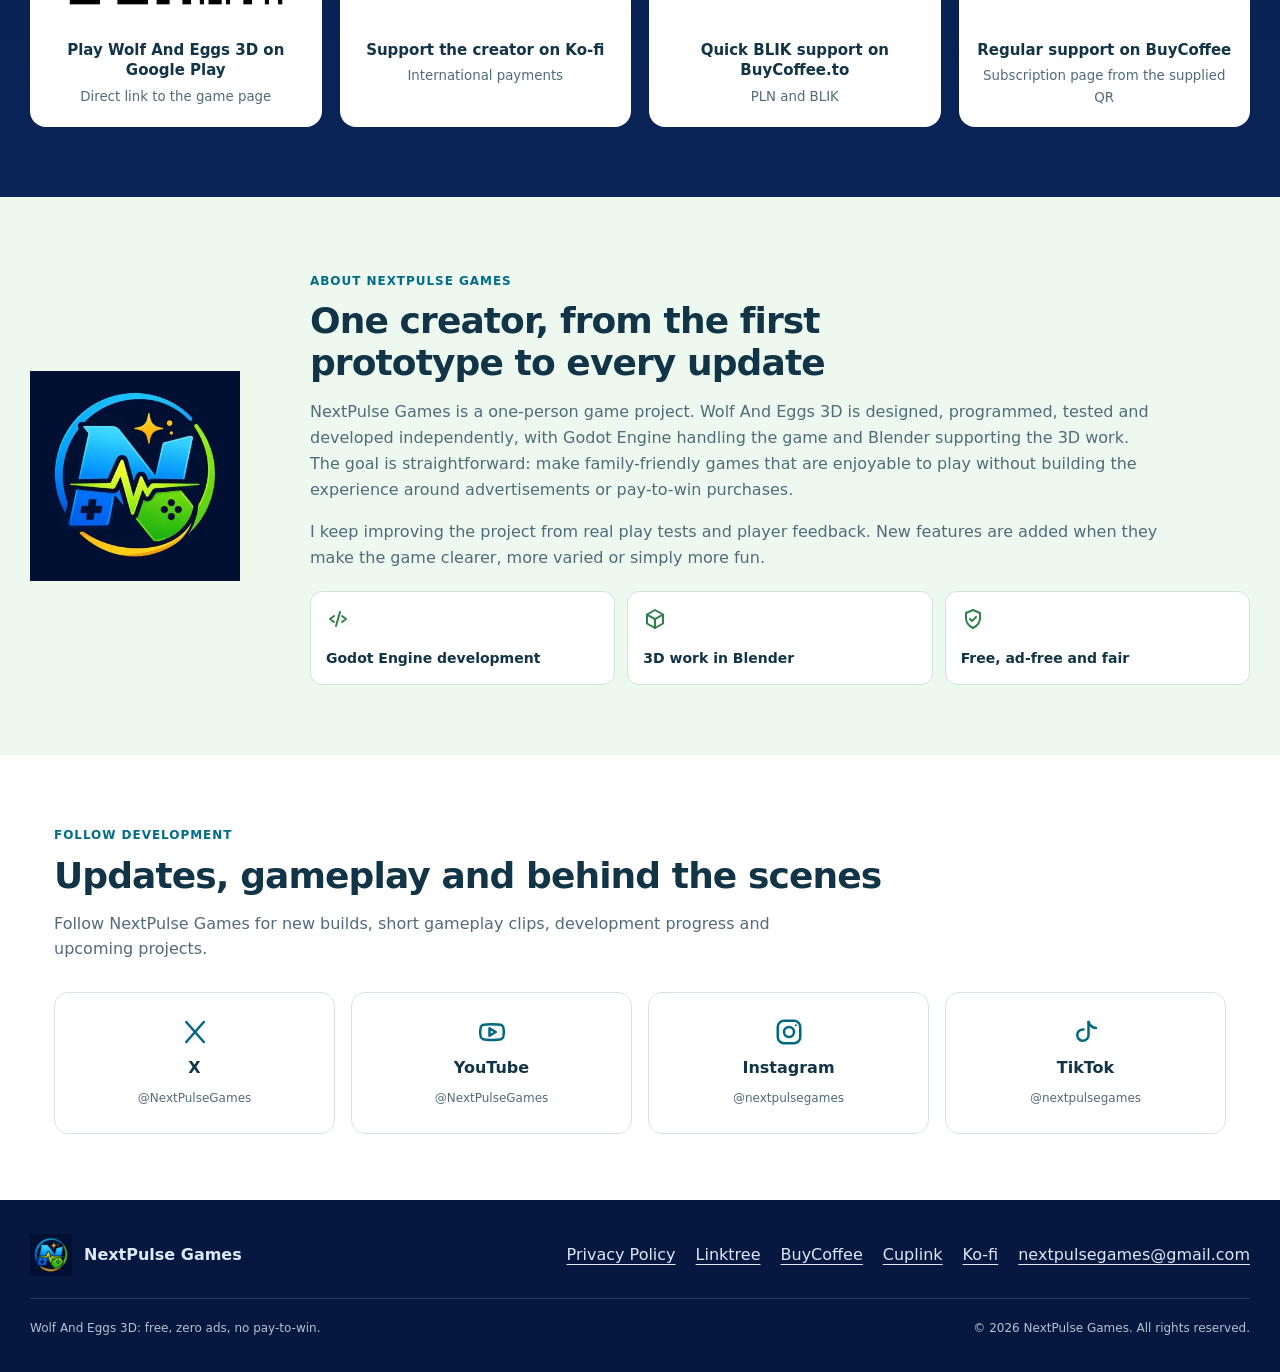
==== commit 019d351c: "Rebuild English site with human copy and support section" ====
--- a/index.html
+++ b/index.html
@@ -1,11 +1,10 @@
 <!DOCTYPE html>
-
 <html lang="en">
 <head>
 <meta charset="utf-8"/>
 <meta content="width=device-width, initial-scale=1, viewport-fit=cover" name="viewport"/>
-<title>NextPulse Games — Wolf And Eggs 3D, Free &amp; Ad-Free</title>
-<meta content="Catch eggs, run and explore in Wolf And Eggs 3D, a free family arcade game for Android. No ads; supporting its independent creator is entirely optional." name="description"/>
+<title>NextPulse Games | Wolf And Eggs 3D, free and ad-free</title>
+<meta content="Wolf And Eggs 3D is a free family arcade game for Android, created by one independent developer in Godot Engine and Blender. No ads and no pay-to-win." name="description"/>
 <meta content="#06183f" name="theme-color"/>
 <meta content="NextPulse Games" name="application-name"/>
 <meta content="NextPulse Games" name="author"/>
@@ -14,239 +13,411 @@
 <meta content="dark light" name="color-scheme"/>
 <meta content="index,follow,max-image-preview:large,max-snippet:-1,max-video-preview:-1" name="robots"/>
 <link href="https://nextpulsegames.com/" rel="canonical"/>
+<link href="https://nextpulsegames.com/" hreflang="en" rel="alternate"/>
+<link href="https://nextpulsegames.com/pl/" hreflang="pl" rel="alternate"/>
+<link href="https://nextpulsegames.com/" hreflang="x-default" rel="alternate"/>
 <meta content="website" property="og:type"/>
 <meta content="NextPulse Games" property="og:site_name"/>
-<meta content="NextPulse Games — Wolf And Eggs 3D, Free &amp; Ad-Free" property="og:title"/>
-<meta content="Catch eggs, run and explore in Wolf And Eggs 3D, a free family arcade game for Android. No ads; supporting its independent creator is entirely optional." property="og:description"/>
+<meta content="NextPulse Games | Wolf And Eggs 3D, free and ad-free" property="og:title"/>
+<meta content="A family-friendly 3D arcade game made by one independent developer. Free on Android, without ads or pay-to-win." property="og:description"/>
 <meta content="https://nextpulsegames.com/assets/screens/4.0-40-20261022/en/02_catch_meadow.jpg" property="og:image"/>
 <meta content="image/jpeg" property="og:image:type"/>
 <meta content="1920" property="og:image:width"/>
 <meta content="1080" property="og:image:height"/>
-<meta content="Wolf catching eggs in the meadow" property="og:image:alt"/>
+<meta content="Wolf catching eggs in a meadow in Wolf And Eggs 3D" property="og:image:alt"/>
 <meta content="en_US" property="og:locale"/>
 <meta content="pl_PL" property="og:locale:alternate"/>
 <meta content="https://nextpulsegames.com/" property="og:url"/>
 <meta content="summary_large_image" name="twitter:card"/>
 <meta content="@NextPulseGames" name="twitter:site"/>
-<meta content="NextPulse Games — Wolf And Eggs 3D, Free &amp; Ad-Free" name="twitter:title"/>
-<meta content="Catch eggs, run and explore in Wolf And Eggs 3D, a free family arcade game for Android. No ads; supporting its independent creator is entirely optional." name="twitter:description"/>
+<meta content="NextPulse Games | Wolf And Eggs 3D" name="twitter:title"/>
+<meta content="Free family arcade gameplay, no ads, no pay-to-win, built with Godot Engine and Blender." name="twitter:description"/>
 <meta content="https://nextpulsegames.com/assets/screens/4.0-40-20261022/en/02_catch_meadow.jpg" name="twitter:image"/>
+<meta content="Wolf catching eggs in a meadow in Wolf And Eggs 3D" name="twitter:image:alt"/>
 <link href="/assets/favicon.svg" rel="icon" type="image/svg+xml"/>
 <link href="/assets/favicon-32.png" rel="icon" sizes="32x32" type="image/png"/>
 <link href="/site.webmanifest" rel="manifest"/>
-<link href="/styles.css?v=20261022-1" rel="stylesheet"/>
+<link href="/styles.css?v=20261031-1" rel="stylesheet"/>
 <script type="application/ld+json">{
-  "@context": "https://schema.org",
-  "@graph": [
+  "@context":"https://schema.org",
+  "@graph":[
     {
-      "@type": "Organization",
-      "@id": "https://nextpulsegames.com/#organization",
-      "name": "NextPulse Games",
-      "url": "https://nextpulsegames.com/",
-      "logo": "https://nextpulsegames.com/assets/brand-logo.webp",
-      "sameAs": [
+      "@type":"Organization",
+      "@id":"https://nextpulsegames.com/#organization",
+      "name":"NextPulse Games",
+      "url":"https://nextpulsegames.com/",
+      "logo":"https://nextpulsegames.com/assets/brand-logo.webp",
+      "sameAs":[
+        "https://linktr.ee/nextpulsegames",
         "https://x.com/NextPulseGames",
         "https://www.youtube.com/@NextPulseGames",
         "https://www.instagram.com/nextpulsegames/",
-        "https://www.tiktok.com/@nextpulsegames"
+        "https://www.tiktok.com/@nextpulsegames",
+        "https://ko-fi.com/nextpulsegames",
+        "https://buycoffee.to/nextpulsegames"
       ]
     },
     {
-      "@type": "WebSite",
-      "@id": "https://nextpulsegames.com/#website",
-      "url": "https://nextpulsegames.com/",
-      "name": "NextPulse Games",
-      "publisher": {
-        "@id": "https://nextpulsegames.com/#organization"
-      },
-      "inLanguage": [
-        "en",
-        "pl"
-      ]
+      "@type":"WebSite",
+      "@id":"https://nextpulsegames.com/#website",
+      "url":"https://nextpulsegames.com/",
+      "name":"NextPulse Games",
+      "publisher":{"@id":"https://nextpulsegames.com/#organization"},
+      "inLanguage":["en","pl"]
     },
     {
-      "@type": "VideoGame",
-      "@id": "https://nextpulsegames.com/#videogame",
-      "name": "Wolf And Eggs 3D",
-      "url": "https://nextpulsegames.com/#game",
-      "image": "https://nextpulsegames.com/assets/screens/4.0-40-20261022/en/02_catch_meadow.jpg",
-      "description": "Catch eggs, run and explore in Wolf And Eggs 3D, a free family arcade game for Android. No ads; supporting its independent creator is entirely optional.",
-      "genre": [
-        "Arcade",
-        "Casual",
-        "Family"
-      ],
-      "applicationCategory": "Game",
-      "operatingSystem": "Android",
-      "publisher": {
-        "@id": "https://nextpulsegames.com/#organization"
+      "@type":"VideoGame",
+      "@id":"https://nextpulsegames.com/#videogame",
+      "name":"Wolf And Eggs 3D",
+      "url":"https://nextpulsegames.com/#game",
+      "image":"https://nextpulsegames.com/assets/screens/4.0-40-20261022/en/02_catch_meadow.jpg",
+      "description":"A free family arcade game for Android, created by one independent developer in Godot Engine and Blender. No ads and no pay-to-win.",
+      "genre":["Arcade","Casual","Family"],
+      "applicationCategory":"Game",
+      "operatingSystem":"Android",
+      "publisher":{"@id":"https://nextpulsegames.com/#organization"},
+      "offers":{
+        "@type":"Offer",
+        "price":"0",
+        "priceCurrency":"USD",
+        "availability":"https://schema.org/InStock",
+        "url":"https://play.google.com/store/apps/details?id=com.nextpulsegames.wolfandeggs3d"
       },
-      "offers": {
-        "@type": "Offer",
-        "price": "0",
-        "priceCurrency": "USD",
-        "availability": "https://schema.org/InStock",
-        "url": "https://play.google.com/store/apps/details?id=com.nextpulsegames.wolfandeggs3d"
-      },
-      "inLanguage": [
-        "en",
-        "pl"
-      ],
-      "isAccessibleForFree": true
-    },
-    {
-      "@type": "WebPage",
-      "@id": "https://nextpulsegames.com/#webpage",
-      "url": "https://nextpulsegames.com/",
-      "name": "NextPulse Games — Wolf And Eggs 3D, Free & Ad-Free",
-      "inLanguage": "en",
-      "isPartOf": {
-        "@id": "https://nextpulsegames.com/#website"
-      },
-      "about": {
-        "@id": "https://nextpulsegames.com/#videogame"
-      }
+      "inLanguage":["en","pl"],
+      "isAccessibleForFree":true
     }
   ]
 }</script>
-<link href="https://nextpulsegames.com/" hreflang="en" rel="alternate"/><link href="https://nextpulsegames.com/pl/" hreflang="pl" rel="alternate"/><link href="https://nextpulsegames.com/" hreflang="x-default" rel="alternate"/><meta content="Wolf catching eggs in the meadow" name="twitter:image:alt"/></head>
+</head>
 <body>
 <a class="skip" href="#main">Skip to content</a>
+
+<svg class="svg-sprite" aria-hidden="true" focusable="false">
+  <symbol id="i-play" viewBox="0 0 24 24"><path d="M8 5v14l11-7z"/></symbol>
+  <symbol id="i-gamepad" viewBox="0 0 24 24"><path d="M8 8h8a5 5 0 0 1 4.8 6.4l-1 3.4a2.6 2.6 0 0 1-4.4 1l-2-2.3h-2.8l-2 2.3a2.6 2.6 0 0 1-4.4-1l-1-3.4A5 5 0 0 1 8 8z"/><path d="M7 12v4M5 14h4M16 13h.01M18 15h.01"/></symbol>
+  <symbol id="i-ban" viewBox="0 0 24 24"><circle cx="12" cy="12" r="9"/><path d="m5.7 5.7 12.6 12.6"/></symbol>
+  <symbol id="i-shield" viewBox="0 0 24 24"><path d="M12 3 5 6v5c0 4.7 2.9 8 7 10 4.1-2 7-5.3 7-10V6z"/><path d="m9 12 2 2 4-4"/></symbol>
+  <symbol id="i-users" viewBox="0 0 24 24"><circle cx="9" cy="8" r="3"/><circle cx="17" cy="10" r="2.5"/><path d="M3 20c.5-4 2.7-6 6-6s5.5 2 6 6M15 15c3 0 5 1.7 5.5 5"/></symbol>
+  <symbol id="i-run" viewBox="0 0 24 24"><circle cx="14" cy="5" r="2"/><path d="m11 9 3 2 2 4M14 11l-3 4-4 1M12 15l3 5M9 16l-2 4"/></symbol>
+  <symbol id="i-grid" viewBox="0 0 24 24"><rect x="4" y="4" width="6" height="6"/><rect x="14" y="4" width="6" height="6"/><rect x="4" y="14" width="6" height="6"/><rect x="14" y="14" width="6" height="6"/></symbol>
+  <symbol id="i-code" viewBox="0 0 24 24"><path d="m8 9-4 3 4 3M16 9l4 3-4 3M14 5l-4 14"/></symbol>
+  <symbol id="i-cube" viewBox="0 0 24 24"><path d="m12 3 8 4.5v9L12 21l-8-4.5v-9z"/><path d="m4.5 7.8 7.5 4.3 7.5-4.3M12 12v9"/></symbol>
+  <symbol id="i-heart" viewBox="0 0 24 24"><path d="M20.8 4.6a5.5 5.5 0 0 0-7.8 0L12 5.7l-1.1-1.1a5.5 5.5 0 0 0-7.8 7.8L12 21l8.8-8.6a5.5 5.5 0 0 0 0-7.8z"/></symbol>
+  <symbol id="i-coffee" viewBox="0 0 24 24"><path d="M4 8h12v7a5 5 0 0 1-5 5H9a5 5 0 0 1-5-5z"/><path d="M16 10h2a3 3 0 0 1 0 6h-2M7 4v2M11 4v2"/></symbol>
+  <symbol id="i-link" viewBox="0 0 24 24"><path d="M10 13a5 5 0 0 0 7.1.1l2-2a5 5 0 0 0-7.1-7.1l-1.1 1.1"/><path d="M14 11a5 5 0 0 0-7.1-.1l-2 2A5 5 0 0 0 12 20l1.1-1.1"/></symbol>
+  <symbol id="i-youtube" viewBox="0 0 24 24"><path d="M21 8.2a2.8 2.8 0 0 0-2-2C17.2 5.7 12 5.7 12 5.7s-5.2 0-7 .5a2.8 2.8 0 0 0-2 2A29 29 0 0 0 2.5 12 29 29 0 0 0 3 15.8a2.8 2.8 0 0 0 2 2c1.8.5 7 .5 7 .5s5.2 0 7-.5a2.8 2.8 0 0 0 2-2 29 29 0 0 0 .5-3.8 29 29 0 0 0-.5-3.8z"/><path d="m10 9 5 3-5 3z"/></symbol>
+  <symbol id="i-instagram" viewBox="0 0 24 24"><rect x="3" y="3" width="18" height="18" rx="5"/><circle cx="12" cy="12" r="4"/><circle cx="17.5" cy="6.5" r=".8" fill="currentColor" stroke="none"/></symbol>
+  <symbol id="i-tiktok" viewBox="0 0 24 24"><path d="M14 4v10.5a4.5 4.5 0 1 1-4-4.5"/><path d="M14 4c1 3 3 4.5 6 4.8"/></symbol>
+  <symbol id="i-x" viewBox="0 0 24 24"><path d="m5 4 14 16M19 4 5 20"/></symbol>
+</svg>
+
 <header class="site-header" id="top">
-<div class="nav-wrap">
-<a aria-label="NextPulse Games home" class="brand" href="#top">
-<img alt="" height="52" src="/assets/brand-logo.webp?v=20261012" width="52"/>
-<span>NextPulse <strong>Games</strong></span>
-</a>
-<nav aria-label="Main navigation" class="nav-links">
-<a href="#game">Game</a>
-<a href="#gallery">Gallery</a>
-<a href="#studio">Studio</a>
-<a href="#social">Follow</a>
-</nav>
-<a aria-label="Polska wersja" class="lang-btn" href="/pl/" hreflang="pl" lang="pl">PL</a>
-</div>
+  <div class="nav-wrap">
+    <a aria-label="NextPulse Games home" class="brand" href="#top">
+      <img alt="" height="52" src="/assets/brand-logo.webp?v=20261012" width="52"/>
+      <span>NextPulse <strong>Games</strong></span>
+    </a>
+    <nav aria-label="Main navigation" class="nav-links">
+      <a href="#game">Game</a>
+      <a href="#gallery">Gallery</a>
+      <a href="#support">Support</a>
+      <a href="#studio">Studio</a>
+      <a href="#social">Follow</a>
+    </nav>
+    <a aria-label="Polska wersja" class="lang-btn" href="/pl/" hreflang="pl" lang="pl">PL</a>
+  </div>
 </header>
+
 <main id="main">
-<section aria-labelledby="heroTitle" class="hero">
-<div class="hero-brand-visual"><img alt="NextPulse Games. Fun. Energy. Play." decoding="async" fetchpriority="high" height="1152" sizes="100vw" src="/assets/brand/nextpulse-20261027-1536.webp?v=20261027-2" srcset="/assets/brand/nextpulse-20261027-1024.webp?v=20261027-2 1024w, /assets/brand/nextpulse-20261027-1536.webp?v=20261027-2 1536w, /assets/brand/nextpulse-20261027-2048.webp?v=20261027-2 2048w" width="2048"/></div>
-<div class="hero-content">
-<div>
-<span class="eyebrow">Independent game project</span>
-<h1 id="heroTitle">Wolf And Eggs 3D — a free family arcade game</h1>
-<p>Catch eggs, take on runner stages and explore together. Free on Android, without ads. Supporting the creator is always optional.</p>
-</div>
-<div class="hero-actions">
-<a class="btn btn-primary" href="#game">Discover Wolf And Eggs 3D</a>
-<a class="btn btn-secondary" href="https://play.google.com/store/apps/details?id=com.nextpulsegames.wolfandeggs3d" rel="noopener noreferrer" target="_blank">Google Play</a>
-</div>
-</div>
-</section>
-<section aria-label="Studio principles" class="promise-strip">
-<div><span aria-hidden="true" class="icon">🎮</span><strong>Free to play</strong><small>Start playing without a paywall</small></div>
-<div><span aria-hidden="true" class="icon">🚫</span><strong>No ads</strong><small>No disruptive advertising</small></div>
-<div><span aria-hidden="true" class="icon">☕</span><strong>Optional support</strong><small>Support the creator only if you want to</small></div>
-<div><span aria-hidden="true" class="icon">💚</span><strong>Built with feedback</strong><small>The game evolves with player input</small></div>
-</section>
-<section class="section featured" id="game">
-<div class="section-title-row">
-<div>
-<span class="kicker">Featured game</span>
-<h2>Wolf And Eggs 3D</h2>
-<p class="section-lead">A cheerful arcade adventure that keeps growing.</p>
-</div>
-<a class="inline-link" href="https://play.google.com/store/apps/details?id=com.nextpulsegames.wolfandeggs3d" rel="noopener noreferrer" target="_blank">Open in Google Play ↗</a>
-</div>
-<div class="feature-grid">
-<div class="video-shell">
-<div class="video-label"><span class="preview-badge">Earlier gameplay video</span></div>
-<a aria-label="Watch earlier gameplay in English" class="video-launch" data-title="Wolf And Eggs 3D — earlier gameplay video in English" data-video="https://www.youtube-nocookie.com/embed/SOO2h7GtrK4?rel=0" href="https://www.youtube.com/watch?v=SOO2h7GtrK4"><img alt="Current development build: catching eggs by the sea" decoding="async" height="1080" loading="lazy" src="/assets/screens/4.0-40-20261022/en/04_catch_sea-960.webp" width="1920"/><span aria-hidden="true" class="video-play">▶</span></a>
-<p class="video-note">Preview image: current development build. Video: earlier gameplay, not the current build.</p></div>
-<div class="feature-copy">
-<h3>Catch. Run. Explore.</h3>
-<p>Catch eggs, score points, take on runner stages, play 3D mini-games and discover a growing world full of lighthearted challenges.</p>
-<div class="feature-list">
-<div><b aria-hidden="true">🐺</b><span><strong>4 playable heroes</strong><small>Wolf, Fox, Ram and Dog</small></span></div>
-<div><b aria-hidden="true">🥚</b><span><strong>Arcade gameplay</strong><small>Catch eggs, bonuses and surprises</small></span></div>
-<div><b aria-hidden="true">🏃</b><span><strong>Runner stages</strong><small>Fast bonus challenges</small></span></div>
-<div><b aria-hidden="true">🧠</b><span><strong>3D mini-games</strong><small>Memory, Checkers and more</small></span></div>
-</div>
-<div class="cta-stack">
-<a class="btn btn-primary btn-wide" href="https://play.google.com/store/apps/details?id=com.nextpulsegames.wolfandeggs3d" rel="noopener noreferrer" target="_blank">Play for free on Google Play</a>
-<span class="micro">No ads. Optional creator support.</span>
-<a class="indie-badge" href="https://polskieindyki.pl/pl/gra/wolf-and-eggs-3d" rel="noopener noreferrer" target="_blank"><img alt="Wolf And Eggs 3D on PolskieIndyki.pl" decoding="async" height="20" loading="lazy" src="https://polskieindyki.pl/badges/gra/wolf-and-eggs-3d.svg" width="223"/><span>View the game on PolskieIndyki.pl</span></a></div>
-</div>
-</div>
-</section>
-<section class="section gallery" id="gallery">
-<div class="section-title-row">
-<div>
-<span class="kicker">Real gameplay</span>
-<h2>See the game in action</h2>
-<p class="section-lead">Captured from the local development project, version 4.0 (40), on 22 October 2026. The Google Play release may differ.</p>
-<span class="preview-badge gallery-version">Development screenshots · 4.0 (40)</span>
-</div>
-
-</div>
-<div aria-label="Gameplay screenshots" class="shots"><figure><a aria-label="Choose your adventure — enlarge" data-shot="01_menu" href="/assets/screens/4.0-40-20261022/en/01_menu.jpg"><img alt="Choose your adventure" decoding="async" height="1080" loading="lazy" src="/assets/screens/4.0-40-20261022/en/01_menu-960.webp" width="1920"/></a><figcaption>Choose your adventure</figcaption></figure><figure><a aria-label="Catching eggs in the meadow — enlarge" data-shot="02_catch_meadow" href="/assets/screens/4.0-40-20261022/en/02_catch_meadow.jpg"><img alt="Catching eggs in the meadow" decoding="async" height="1080" loading="lazy" src="/assets/screens/4.0-40-20261022/en/02_catch_meadow-960.webp" width="1920"/></a><figcaption>Catching eggs in the meadow</figcaption></figure><figure><a aria-label="Catching eggs in the forest — enlarge" data-shot="03_catch_forest" href="/assets/screens/4.0-40-20261022/en/03_catch_forest.jpg"><img alt="Catching eggs in the forest" decoding="async" height="1080" loading="lazy" src="/assets/screens/4.0-40-20261022/en/03_catch_forest-960.webp" width="1920"/></a><figcaption>Catching eggs in the forest</figcaption></figure><figure><a aria-label="Catching eggs by the sea — enlarge" data-shot="04_catch_sea" href="/assets/screens/4.0-40-20261022/en/04_catch_sea.jpg"><img alt="Catching eggs by the sea" decoding="async" height="1080" loading="lazy" src="/assets/screens/4.0-40-20261022/en/04_catch_sea-960.webp" width="1920"/></a><figcaption>Catching eggs by the sea</figcaption></figure><figure><a aria-label="Memory: find the matching pairs — enlarge" data-shot="05_memory" href="/assets/screens/4.0-40-20261022/en/05_memory.jpg"><img alt="Memory: find the matching pairs" decoding="async" height="1080" loading="lazy" src="/assets/screens/4.0-40-20261022/en/05_memory-960.webp" width="1920"/></a><figcaption>Memory: find the matching pairs</figcaption></figure><figure><a aria-label="A game of 3D Checkers — enlarge" data-shot="06_checkers" href="/assets/screens/4.0-40-20261022/en/06_checkers.jpg"><img alt="A game of 3D Checkers" decoding="async" height="1080" loading="lazy" src="/assets/screens/4.0-40-20261022/en/06_checkers-960.webp" width="1920"/></a><figcaption>A game of 3D Checkers</figcaption></figure><figure><a aria-label="Exploring Green Valley — enlarge" data-shot="07_world_green" href="/assets/screens/4.0-40-20261022/en/07_world_green.jpg"><img alt="Exploring Green Valley" decoding="async" height="1080" loading="lazy" src="/assets/screens/4.0-40-20261022/en/07_world_green-960.webp" width="1920"/></a><figcaption>Exploring Green Valley</figcaption></figure><figure><a aria-label="Egg matching: find the same pattern — enlarge" data-shot="08_egg_matching" href="/assets/screens/4.0-40-20261022/en/08_egg_matching.jpg"><img alt="Egg matching: find the same pattern" decoding="async" height="1080" loading="lazy" src="/assets/screens/4.0-40-20261022/en/08_egg_matching-960.webp" width="1920"/></a><figcaption>Egg matching: find the same pattern</figcaption></figure></div>
-</section>
-<section class="section studio" id="studio">
-<div class="studio-panel">
-<div class="studio-logo"><img alt="NextPulse Games logo" height="512" loading="lazy" src="/assets/brand-logo.webp?v=20261012" width="512"/></div>
-<div class="studio-copy">
-<span class="kicker light">NextPulse Games</span>
-<h2>One creator. One vision. Games with a pulse.</h2>
-<p>NextPulse Games is an independent one-person game project. Every idea, test, update and improvement is shaped hands-on — with the goal of creating friendly games that feel simple, joyful and fair.</p>
-<div class="studio-tags">
-<span>Family-friendly</span>
-<span>Player-first</span>
-<span>No disruptive ads</span>
-<span>Always evolving</span>
-</div>
-</div>
-</div>
-</section>
-<section class="section next">
-<div class="next-card">
-<span class="kicker">What's next</span>
-<h2>More worlds. More characters. More adventures.</h2>
-<p>Wolf And Eggs 3D is still growing. Follow NextPulse Games to see development previews, new features and upcoming projects.</p>
-<a class="btn btn-primary" href="#social">Follow development</a>
-</div>
-</section>
-<section class="section social" id="social">
-<div class="section-title-row centered">
-<div>
-<span class="kicker">Follow NextPulse Games</span>
-<h2>Join the journey</h2>
-<p class="section-lead">Shorts, updates, behind-the-scenes development and new game announcements.</p>
-</div>
-</div>
-<div class="social-grid">
-<a aria-label="NextPulse Games on X" href="https://x.com/NextPulseGames" rel="noopener noreferrer" target="_blank"><span aria-hidden="true" class="social-icon">𝕏</span><strong>X</strong><small>@NextPulseGames</small></a>
-<a aria-label="NextPulse Games on YouTube" href="https://www.youtube.com/@NextPulseGames" rel="noopener noreferrer" target="_blank"><span aria-hidden="true" class="social-icon">▶</span><strong>YouTube</strong><small>@NextPulseGames</small></a>
-<a aria-label="NextPulse Games on Instagram" href="https://www.instagram.com/nextpulsegames/" rel="noopener noreferrer" target="_blank"><span aria-hidden="true" class="social-icon">◎</span><strong>Instagram</strong><small>@nextpulsegames</small></a>
-<a aria-label="NextPulse Games on TikTok" href="https://www.tiktok.com/@nextpulsegames" rel="noopener noreferrer" target="_blank"><span aria-hidden="true" class="social-icon">♪</span><strong>TikTok</strong><small>@nextpulsegames</small></a>
-</div>
-</section>
+  <section aria-labelledby="heroTitle" class="hero">
+    <div class="hero-brand-visual">
+      <img alt="NextPulse Games. Fun. Energy. Play." decoding="async" fetchpriority="high" height="1152" sizes="100vw" src="/assets/brand/nextpulse-20261027-1536.webp?v=20261027-2" srcset="/assets/brand/nextpulse-20261027-1024.webp?v=20261027-2 1024w, /assets/brand/nextpulse-20261027-1536.webp?v=20261027-2 1536w, /assets/brand/nextpulse-20261027-2048.webp?v=20261027-2 2048w" width="2048"/>
+    </div>
+    <div class="hero-content">
+      <div>
+        <span class="eyebrow">One-person independent game project</span>
+        <h1 id="heroTitle">Wolf And Eggs 3D is built for simple, honest fun</h1>
+        <p>I make Wolf And Eggs 3D as a one-person project for players who want a friendly arcade game without interruptions. It is free on Android, contains no ads and does not sell gameplay advantages.</p>
+      </div>
+      <div class="hero-actions">
+        <a class="btn btn-primary" href="https://play.google.com/store/apps/details?id=com.nextpulsegames.wolfandeggs3d" rel="noopener noreferrer" target="_blank">
+          <svg class="ui-icon sm" aria-hidden="true"><use href="#i-play"/></svg>
+          Get it on Google Play
+        </a>
+        <a class="btn btn-secondary" href="#support">
+          <svg class="ui-icon sm" aria-hidden="true"><use href="#i-heart"/></svg>
+          Support the project
+        </a>
+      </div>
+    </div>
+  </section>
+
+  <section aria-label="Project principles" class="trust-strip">
+    <div class="trust-item">
+      <svg class="ui-icon" aria-hidden="true"><use href="#i-ban"/></svg>
+      <strong>Zero ads</strong>
+      <small>No forced breaks in play</small>
+    </div>
+    <div class="trust-item">
+      <svg class="ui-icon" aria-hidden="true"><use href="#i-shield"/></svg>
+      <strong>No pay-to-win</strong>
+      <small>Support never buys an advantage</small>
+    </div>
+    <div class="trust-item">
+      <svg class="ui-icon" aria-hidden="true"><use href="#i-users"/></svg>
+      <strong>Family-friendly</strong>
+      <small>Made for accessible, relaxed play</small>
+    </div>
+    <div class="trust-item">
+      <svg class="ui-icon" aria-hidden="true"><use href="#i-code"/></svg>
+      <strong>Made with Godot</strong>
+      <small>3D assets developed with Blender</small>
+    </div>
+  </section>
+
+  <section class="section" id="game">
+    <div class="about-grid">
+      <div class="about-copy">
+        <span class="kicker">About the game</span>
+        <h2>A small arcade game that keeps growing</h2>
+        <p>Wolf And Eggs 3D starts with a simple idea: move your hero, catch the eggs and try to beat your best score. Around that core I have added runner stages, a persistent world, local Bluetooth multiplayer and built-in mini-games such as Memory and Checkers.</p>
+        <p>The game is designed around gameplay rather than monetization. There are no advertising interruptions and no paid power-ups that decide who performs better. If someone chooses to support the project, it is a voluntary way to help development continue.</p>
+        <a class="inline-link" href="https://play.google.com/store/apps/details?id=com.nextpulsegames.wolfandeggs3d" rel="noopener noreferrer" target="_blank">
+          <svg class="ui-icon sm" aria-hidden="true"><use href="#i-play"/></svg>
+          Open Wolf And Eggs 3D on Google Play
+        </a>
+      </div>
+      <div class="values-grid">
+        <article class="value-card">
+          <svg class="ui-icon lg" aria-hidden="true"><use href="#i-gamepad"/></svg>
+          <strong>Arcade catching</strong>
+          <p>Four heroes, changing locations, golden eggs and score chasing.</p>
+        </article>
+        <article class="value-card">
+          <svg class="ui-icon lg" aria-hidden="true"><use href="#i-run"/></svg>
+          <strong>Runner stages</strong>
+          <p>Bonus sequences with lanes, obstacles and collectible eggs.</p>
+        </article>
+        <article class="value-card">
+          <svg class="ui-icon lg" aria-hidden="true"><use href="#i-users"/></svg>
+          <strong>Local multiplayer</strong>
+          <p>Nearby players can connect and compete with shared standings.</p>
+        </article>
+        <article class="value-card">
+          <svg class="ui-icon lg" aria-hidden="true"><use href="#i-grid"/></svg>
+          <strong>Mini-games</strong>
+          <p>Memory, 3D Checkers and other activities expand the main game.</p>
+        </article>
+      </div>
+    </div>
+  </section>
+
+  <section class="section alt">
+    <div class="inner">
+      <div class="feature-grid">
+        <div class="video-shell">
+          <span class="preview-badge">Gameplay trailer</span>
+          <a aria-label="Play the Wolf And Eggs 3D trailer" class="video-launch" data-title="Wolf And Eggs 3D trailer" data-video="https://www.youtube-nocookie.com/embed/SOO2h7GtrK4?rel=0" href="https://www.youtube.com/watch?v=SOO2h7GtrK4" rel="noopener noreferrer" target="_blank">
+            <img alt="Wolf And Eggs 3D gameplay by the sea" decoding="async" height="1080" loading="lazy" src="/assets/screens/4.0-40-20261022/en/04_catch_sea-960.webp" width="1920"/>
+            <span aria-hidden="true" class="video-play"><svg class="ui-icon"><use href="#i-play"/></svg></span>
+          </a>
+          <p class="video-note">The trailer and screenshots below show the actual game build.</p>
+        </div>
+        <div class="feature-copy">
+          <span class="kicker">How I build it</span>
+          <h2>Gameplay first, then another pass</h2>
+          <p>Wolf And Eggs 3D is developed in short cycles. I build, test, adjust and keep the parts that make the game clearer or more enjoyable.</p>
+          <div class="feature-list">
+            <div class="feature-item">
+              <svg class="ui-icon" aria-hidden="true"><use href="#i-code"/></svg>
+              <div><strong>Godot Engine</strong><small>Gameplay, menus, world systems, multiplayer and Android builds.</small></div>
+            </div>
+            <div class="feature-item">
+              <svg class="ui-icon" aria-hidden="true"><use href="#i-cube"/></svg>
+              <div><strong>Blender</strong><small>Characters, props and 3D assets developed for the game.</small></div>
+            </div>
+            <div class="feature-item">
+              <svg class="ui-icon" aria-hidden="true"><use href="#i-shield"/></svg>
+              <div><strong>Fair by design</strong><small>No ad pressure and no paid advantage over other players.</small></div>
+            </div>
+          </div>
+          <a class="indie-badge" href="https://polskieindyki.pl/pl/gra/wolf-and-eggs-3d" rel="noopener noreferrer" target="_blank">
+            <img alt="Wolf And Eggs 3D on PolskieIndyki.pl" height="20" loading="lazy" src="https://polskieindyki.pl/badges/gra/wolf-and-eggs-3d.svg" width="223"/>
+            View the game on PolskieIndyki.pl
+          </a>
+        </div>
+      </div>
+    </div>
+  </section>
+
+  <section class="section gallery" id="gallery">
+    <div class="section-title-row">
+      <div>
+        <span class="kicker">Real game screens</span>
+        <h2>See the current build</h2>
+        <p class="section-lead">Menus, egg-catching locations, the world and mini-games from Wolf And Eggs 3D.</p>
+      </div>
+    </div>
+    <div class="shots">
+      <figure><a aria-label="Choose your adventure, enlarge screenshot" data-shot="01_menu" href="/assets/screens/4.0-40-20261022/en/01_menu.jpg"><img alt="Choose your adventure" decoding="async" height="1080" loading="lazy" src="/assets/screens/4.0-40-20261022/en/01_menu-960.webp" width="1920"/></a><figcaption>Choose your adventure</figcaption></figure>
+      <figure><a aria-label="Catching eggs in the meadow, enlarge screenshot" data-shot="02_catch_meadow" href="/assets/screens/4.0-40-20261022/en/02_catch_meadow.jpg"><img alt="Catching eggs in the meadow" decoding="async" height="1080" loading="lazy" src="/assets/screens/4.0-40-20261022/en/02_catch_meadow-960.webp" width="1920"/></a><figcaption>Catching eggs in the meadow</figcaption></figure>
+      <figure><a aria-label="Catching eggs in the forest, enlarge screenshot" data-shot="03_catch_forest" href="/assets/screens/4.0-40-20261022/en/03_catch_forest.jpg"><img alt="Catching eggs in the forest" decoding="async" height="1080" loading="lazy" src="/assets/screens/4.0-40-20261022/en/03_catch_forest-960.webp" width="1920"/></a><figcaption>Catching eggs in the forest</figcaption></figure>
+      <figure><a aria-label="Catching eggs by the sea, enlarge screenshot" data-shot="04_catch_sea" href="/assets/screens/4.0-40-20261022/en/04_catch_sea.jpg"><img alt="Catching eggs by the sea" decoding="async" height="1080" loading="lazy" src="/assets/screens/4.0-40-20261022/en/04_catch_sea-960.webp" width="1920"/></a><figcaption>Catching eggs by the sea</figcaption></figure>
+      <figure><a aria-label="Memory mini-game, enlarge screenshot" data-shot="05_memory" href="/assets/screens/4.0-40-20261022/en/05_memory.jpg"><img alt="Memory mini-game" decoding="async" height="1080" loading="lazy" src="/assets/screens/4.0-40-20261022/en/05_memory-960.webp" width="1920"/></a><figcaption>Memory mini-game</figcaption></figure>
+      <figure><a aria-label="3D Checkers, enlarge screenshot" data-shot="06_checkers" href="/assets/screens/4.0-40-20261022/en/06_checkers.jpg"><img alt="3D Checkers" decoding="async" height="1080" loading="lazy" src="/assets/screens/4.0-40-20261022/en/06_checkers-960.webp" width="1920"/></a><figcaption>3D Checkers</figcaption></figure>
+      <figure><a aria-label="Exploring Green Valley, enlarge screenshot" data-shot="07_world_green" href="/assets/screens/4.0-40-20261022/en/07_world_green.jpg"><img alt="Exploring Green Valley" decoding="async" height="1080" loading="lazy" src="/assets/screens/4.0-40-20261022/en/07_world_green-960.webp" width="1920"/></a><figcaption>Exploring Green Valley</figcaption></figure>
+      <figure><a aria-label="Egg matching mini-game, enlarge screenshot" data-shot="08_egg_matching" href="/assets/screens/4.0-40-20261022/en/08_egg_matching.jpg"><img alt="Egg matching mini-game" decoding="async" height="1080" loading="lazy" src="/assets/screens/4.0-40-20261022/en/08_egg_matching-960.webp" width="1920"/></a><figcaption>Egg matching mini-game</figcaption></figure>
+    </div>
+  </section>
+
+  <section class="support-section" id="support">
+    <div class="inner">
+      <div class="support-intro">
+        <div>
+          <span class="kicker">Voluntary support</span>
+          <h2>Help keep the project moving</h2>
+          <p class="section-lead">Wolf And Eggs 3D is free and ad-free. Support is optional and does not unlock stronger characters, higher scores or any gameplay advantage. If you enjoy the project, a small contribution helps with development tools, store costs and future updates.</p>
+        </div>
+        <aside class="support-note">
+          <strong>No pay-to-win</strong>
+          <p>Supporting NextPulse Games is a thank-you to the creator, not a purchase of power in the game.</p>
+        </aside>
+      </div>
+
+      <div class="support-payments">
+        <article class="support-card">
+          <h3>BuyCoffee for PLN and BLIK</h3>
+          <p>A convenient option for supporters in Poland. You can choose a one-time amount below or open the full BuyCoffee page.</p>
+          <div class="buycoffee-official">
+            <a href="https://buycoffee.to/nextpulsegames" rel="noopener noreferrer" target="_blank"><img src="https://buycoffee.to/static/img/share/share-button-primary--pl.png" style="width:351px;height:92px" alt="Support NextPulse Games on buycoffee.to"/></a>
+          </div>
+          <div class="coffee-widget">
+            <div class="coffee-widget-head"><h4>Choose an amount in PLN</h4></div>
+            <div class="coffee-options">
+              <a class="coffee-option" href="https://buycoffee.to/nextpulsegames?coffeeSize=small" rel="noopener noreferrer" target="_blank" title="Support with 10 PLN"><img src="https://buycoffee.to/static/img/icons/coffee-small.svg" alt="Small coffee"/><span>10 PLN</span></a>
+              <a class="coffee-option" href="https://buycoffee.to/nextpulsegames?coffeeSize=medium" rel="noopener noreferrer" target="_blank" title="Support with 25 PLN"><img src="https://buycoffee.to/static/img/icons/coffee-medium.svg" alt="Medium coffee"/><span>25 PLN</span></a>
+              <a class="coffee-option" href="https://buycoffee.to/nextpulsegames?coffeeSize=large" rel="noopener noreferrer" target="_blank" title="Support with 50 PLN"><img src="https://buycoffee.to/static/img/icons/coffee-large.svg" alt="Large coffee"/><span>50 PLN</span></a>
+            </div>
+          </div>
+        </article>
+
+        <article class="support-card">
+          <h3>Ko-fi for international support</h3>
+          <p>Ko-fi is the global support option. It is useful if you prefer international payments or want to support from outside Poland.</p>
+          <div class="support-links">
+            <a href="https://ko-fi.com/nextpulsegames" rel="noopener noreferrer" target="_blank"><svg class="ui-icon sm" aria-hidden="true"><use href="#i-coffee"/></svg>Open Ko-fi</a>
+            <a href="https://linktr.ee/nextpulsegames" rel="noopener noreferrer" target="_blank"><svg class="ui-icon sm" aria-hidden="true"><use href="#i-link"/></svg>All NextPulse links</a>
+            <a href="https://cuplink.to/nextpulsegames" rel="noopener noreferrer" target="_blank"><svg class="ui-icon sm" aria-hidden="true"><use href="#i-link"/></svg>Cuplink payments</a>
+            <a href="https://buycoffee.to/nextpulsegames?tab=subs" rel="noopener noreferrer" target="_blank"><svg class="ui-icon sm" aria-hidden="true"><use href="#i-heart"/></svg>BuyCoffee subscription</a>
+          </div>
+        </article>
+      </div>
+
+      <div class="qr-heading">
+        <span class="kicker">Scan on another device</span>
+        <h2>Quick links by QR code</h2>
+      </div>
+      <div class="qr-grid">
+        <article class="qr-card">
+          <img alt="QR code linking to Wolf And Eggs 3D on Google Play" loading="lazy" src="/assets/qr/google-play.png"/>
+          <strong>Play Wolf And Eggs 3D on Google Play</strong>
+          <small>Direct link to the game page</small>
+        </article>
+        <article class="qr-card">
+          <img alt="QR code linking to NextPulse Games on Ko-fi" loading="lazy" src="/assets/qr/kofi.png"/>
+          <strong>Support the creator on Ko-fi</strong>
+          <small>International payments</small>
+        </article>
+        <article class="qr-card">
+          <img alt="QR code linking to NextPulse Games on BuyCoffee" loading="lazy" src="/assets/qr/buycoffee.png"/>
+          <strong>Quick BLIK support on BuyCoffee.to</strong>
+          <small>PLN and BLIK</small>
+        </article>
+        <article class="qr-card">
+          <img alt="QR code linking to BuyCoffee subscription options" loading="lazy" src="/assets/qr/buycoffee-subscription.png"/>
+          <strong>Regular support on BuyCoffee</strong>
+          <small>Subscription page from the supplied QR</small>
+        </article>
+      </div>
+    </div>
+  </section>
+
+  <section class="studio" id="studio">
+    <div class="inner studio-grid">
+      <div class="studio-logo"><img alt="NextPulse Games logo" height="512" loading="lazy" src="/assets/brand-logo.webp?v=20261012" width="512"/></div>
+      <div class="studio-copy">
+        <span class="kicker">About NextPulse Games</span>
+        <h2>One creator, from the first prototype to every update</h2>
+        <p>NextPulse Games is a one-person game project. Wolf And Eggs 3D is designed, programmed, tested and developed independently, with Godot Engine handling the game and Blender supporting the 3D work. The goal is straightforward: make family-friendly games that are enjoyable to play without building the experience around advertisements or pay-to-win purchases.</p>
+        <p>I keep improving the project from real play tests and player feedback. New features are added when they make the game clearer, more varied or simply more fun.</p>
+        <div class="studio-points">
+          <div class="studio-point"><svg class="ui-icon" aria-hidden="true"><use href="#i-code"/></svg><strong>Godot Engine development</strong></div>
+          <div class="studio-point"><svg class="ui-icon" aria-hidden="true"><use href="#i-cube"/></svg><strong>3D work in Blender</strong></div>
+          <div class="studio-point"><svg class="ui-icon" aria-hidden="true"><use href="#i-shield"/></svg><strong>Free, ad-free and fair</strong></div>
+        </div>
+      </div>
+    </div>
+  </section>
+
+  <section class="section social" id="social">
+    <div class="section-title-row">
+      <div>
+        <span class="kicker">Follow development</span>
+        <h2>Updates, gameplay and behind the scenes</h2>
+        <p class="section-lead">Follow NextPulse Games for new builds, short gameplay clips, development progress and upcoming projects.</p>
+      </div>
+    </div>
+    <div class="social-grid">
+      <a aria-label="NextPulse Games on X" href="https://x.com/NextPulseGames" rel="noopener noreferrer" target="_blank"><svg class="ui-icon lg" aria-hidden="true"><use href="#i-x"/></svg><strong>X</strong><small>@NextPulseGames</small></a>
+      <a aria-label="NextPulse Games on YouTube" href="https://www.youtube.com/@NextPulseGames" rel="noopener noreferrer" target="_blank"><svg class="ui-icon lg" aria-hidden="true"><use href="#i-youtube"/></svg><strong>YouTube</strong><small>@NextPulseGames</small></a>
+      <a aria-label="NextPulse Games on Instagram" href="https://www.instagram.com/nextpulsegames/" rel="noopener noreferrer" target="_blank"><svg class="ui-icon lg" aria-hidden="true"><use href="#i-instagram"/></svg><strong>Instagram</strong><small>@nextpulsegames</small></a>
+      <a aria-label="NextPulse Games on TikTok" href="https://www.tiktok.com/@nextpulsegames" rel="noopener noreferrer" target="_blank"><svg class="ui-icon lg" aria-hidden="true"><use href="#i-tiktok"/></svg><strong>TikTok</strong><small>@nextpulsegames</small></a>
+    </div>
+  </section>
 </main>
+
 <dialog aria-label="Screenshot preview" class="shot-lightbox" id="screenshotLightbox">
-<button aria-label="Close screenshot" class="shot-lightbox-close" id="shotLightboxClose" type="button">×</button>
-<button aria-label="Previous screenshot" class="shot-lightbox-nav shot-lightbox-prev" id="shotLightboxPrev" type="button">‹</button>
-<figure class="shot-lightbox-figure">
-<img alt="" id="shotLightboxImage"/>
-<figcaption aria-live="polite" id="shotLightboxCaption"></figcaption>
-</figure>
-<button aria-label="Next screenshot" class="shot-lightbox-nav shot-lightbox-next" id="shotLightboxNext" type="button">›</button>
+  <button aria-label="Close screenshot" class="shot-lightbox-close" id="shotLightboxClose" type="button">×</button>
+  <button aria-label="Previous screenshot" class="shot-lightbox-nav shot-lightbox-prev" id="shotLightboxPrev" type="button">‹</button>
+  <figure class="shot-lightbox-figure">
+    <img alt="" id="shotLightboxImage"/>
+    <figcaption aria-live="polite" id="shotLightboxCaption"></figcaption>
+  </figure>
+  <button aria-label="Next screenshot" class="shot-lightbox-nav shot-lightbox-next" id="shotLightboxNext" type="button">›</button>
 </dialog>
+
+<aside class="kofi-footer-widget" aria-label="Ko-fi support widget">
+  <script type="text/javascript" src="https://storage.ko-fi.com/cdn/widget/Widget_2.js"></script>
+  <script type="text/javascript">kofiwidget2.init('Support me on Ko-fi', '#72a4f2', 'C1Q829SAK6');kofiwidget2.draw();</script>
+</aside>
+
 <footer class="footer">
-<div class="footer-brand"><img alt="" height="42" src="/assets/brand-logo.webp?v=20261012" width="42"/><span>NextPulse Games</span></div>
-<div class="footer-links">
-<a href="/privacy.html">Privacy Policy</a>
-<a href="mailto:nextpulsegames@gmail.com">nextpulsegames@gmail.com</a>
-</div>
-<p>© <span id="year">2026</span> NextPulse Games. <span>All rights reserved.</span></p>
+  <div class="footer-inner">
+    <div class="footer-brand"><img alt="" height="42" src="/assets/brand-logo.webp?v=20261012" width="42"/><span>NextPulse Games</span></div>
+    <div class="footer-links">
+      <a href="/privacy.html">Privacy Policy</a>
+      <a href="https://linktr.ee/nextpulsegames" rel="noopener noreferrer" target="_blank">Linktree</a>
+      <a href="https://buycoffee.to/nextpulsegames" rel="noopener noreferrer" target="_blank">BuyCoffee</a>
+      <a href="https://cuplink.to/nextpulsegames" rel="noopener noreferrer" target="_blank">Cuplink</a>
+      <a href="https://ko-fi.com/nextpulsegames" rel="noopener noreferrer" target="_blank">Ko-fi</a>
+      <a href="mailto:nextpulsegames@gmail.com">nextpulsegames@gmail.com</a>
+    </div>
+  </div>
+  <div class="footer-meta">
+    <span>Wolf And Eggs 3D: free, zero ads, no pay-to-win.</span>
+    <span>© <span id="year">2026</span> NextPulse Games. All rights reserved.</span>
+  </div>
 </footer>
-<script defer="" src="/app.js?v=20261022-1"></script>
+
+<script defer src="/app.js?v=20261031-1"></script>
+<script src="https://storage.ko-fi.com/cdn/scripts/overlay-widget.js"></script>
+<script>
+  kofiWidgetOverlay.draw('nextpulsegames', {
+    'type': 'floating-chat',
+    'floating-chat.donateButton.text': 'Support me',
+    'floating-chat.donateButton.background-color': '#00b9fe',
+    'floating-chat.donateButton.text-color': '#fff'
+  });
+</script>
 </body>
-</html>+</html>
--- a/styles.css
+++ b/styles.css
@@ -1,151 +1,212 @@
 :root {
-  --navy: #06183f; --cyan: #16c7ff; --lime: #a6ef22; --gold: #ffd04c;
-  --ink: #123447; --muted: #4c6573; --line: #d6e3e9; --max: 1220px;
-}
-* {box-sizing: border-box; letter-spacing: 0}
-html {scroll-behavior: smooth; scroll-padding-top: 100px}
-body {margin: 0; font-family: Inter, system-ui, -apple-system, 'Segoe UI', sans-serif; color: var(--ink); background: #fff; line-height: 1.6}
-a {color: inherit; text-decoration: none}
-img {display: block; max-width: 100%; height: auto}
-button, a {touch-action: manipulation; -webkit-tap-highlight-color: transparent}
-button {font: inherit; cursor: pointer}
-:focus-visible {outline: 3px solid #00748e; outline-offset: 5px}
-.site-header :focus-visible, .footer :focus-visible, .shot-lightbox :focus-visible {outline-color: var(--gold)}
-.skip {position: fixed; top: 8px; left: 12px; transform: translateY(-150%); z-index: 200; background: white; padding: 10px 16px}
-.skip:focus {transform: none}
-.site-header {position: sticky; top: 0; z-index: 100; background: var(--navy); color: white}
-.nav-wrap {max-width: var(--max); min-height: 72px; margin: auto; padding: 8px 24px; display: flex; align-items: center; gap: 24px}
-.brand {display: flex; align-items: center; gap: 10px; margin-right: auto; font-weight: 800}
-.brand img {width: 44px; height: 44px; object-fit: contain}
-.brand strong {color: var(--lime)}
-.nav-links {display: flex; gap: 22px; align-items: center}
-.nav-links a {font-size: 14px; font-weight: 700; min-height: 44px; display: flex; align-items: center}
-.nav-links a:hover {color: var(--lime)}
-.lang-btn {display: grid; place-items: center; min-width: 48px; min-height: 44px; border: 1px solid #60748c; border-radius: 6px; font-weight: 800}
-.hero {background: #020d2d; color: white; padding-bottom: 32px}
-.hero-brand-visual {width: 100%; max-width: none; height: clamp(220px, 18vw, 320px); margin: 0; overflow: hidden}
-.hero-brand-visual img {width: 100%; height: 100%; max-width: none; object-fit: cover; object-position: center}
-.hero-content {max-width: var(--max); margin: 0 auto; padding: 20px 24px 4px; display: grid; grid-template-columns: 1fr 240px; gap: 32px; align-items: center}
-.eyebrow, .kicker {font-size: 12px; font-weight: 800; text-transform: uppercase; color: #006c88}
-.hero .eyebrow {color: #9ce9ff}
-h1 {font-size: 38px; line-height: 1.18; margin: 8px 0 14px; text-wrap: balance}
-.hero-content p {font-size: 16px; color: #dce8f5; margin: 0; max-width: 780px}
-.hero-actions {display: grid; gap: 12px}
-.btn {display: inline-flex; align-items: center; justify-content: center; min-height: 52px; padding: 12px 20px; border-radius: 6px; font-weight: 800; text-align: center; line-height: 1.4}
-.btn-primary {background: var(--lime); color: #183100}
-.btn-primary:hover {background: #b9ff44}
-.btn-secondary {background: #e5f8ff; color: var(--ink)}
-.btn-wide {width: 100%}
-.promise-strip {display: grid; grid-template-columns: repeat(4,1fr); gap: 20px; max-width: var(--max); margin: auto; padding: 28px 24px; border-bottom: 1px solid var(--line)}
-.promise-strip > div {display: grid; grid-template-columns: auto 1fr; column-gap: 12px; align-items: center}
-.promise-strip .icon {font-size: 24px; grid-row: 1 / 3}
-.promise-strip strong {font-size: 14px}
-.promise-strip small {line-height: 1.4; color: var(--muted)}
-.section {max-width: var(--max); margin: auto; padding: 64px 24px}
-.section-title-row {display: flex; align-items: flex-end; justify-content: space-between; gap: 24px; margin-bottom: 30px}
-h2 {font-size: 36px; line-height: 1.15; margin: 8px 0 12px; text-wrap: balance}
-.section-lead {color: var(--muted); max-width: 760px; margin: 12px 0 0}
-.inline-link {color: #006880; text-decoration: underline; text-underline-offset: 4px; font-weight: 700; min-height: 44px; display: inline-flex; align-items: center}
-.feature-grid {display: grid; grid-template-columns: 1.12fr 1fr; gap: 36px; align-items: start}
-.video-shell {min-width: 0}
-.video-launch {position: relative; display: block; margin-top: 12px; border-radius: 6px; overflow: hidden; aspect-ratio: 16 / 9}
-.video-launch img {width: 100%; height: 100%; object-fit: contain}
-.video-play {position: absolute; inset: 0; margin: auto; width: 64px; height: 64px; display: grid; place-items: center; background: #06183fee; color: white; border: 2px solid white; border-radius: 50%; font-size: 25px; padding-left: 3px}
-.video-launch:hover .video-play {background: #006d85}
-.video-shell iframe {width: 100%; aspect-ratio: 16 / 9; display: block; border: 0; background: var(--navy); margin-top: 12px; border-radius: 6px}
-.preview-badge {display: inline-block; font-size: 12px; color: #255565; font-weight: 700; padding: 5px 0}
-.gallery-version {margin-top: 6px}
-.video-note {font-size: 13px; color: var(--muted)}
-h3 {font-size: 26px; line-height: 1.25; margin: 0 0 14px}
-.feature-copy > p {color: var(--muted)}
-.feature-list {display: grid; grid-template-columns: 1fr 1fr; gap: 20px 14px; margin: 26px 0}
-.feature-list > div {display: grid; grid-template-columns: auto 1fr; gap: 10px}
-.feature-list b {font-size: 24px}
-.feature-list span {display: flex; flex-direction: column}
-.feature-list strong {font-size: 14px}
-.feature-list small {color: var(--muted); font-size: 12px}
-.cta-stack {display: grid; gap: 10px}
-.micro {color: var(--muted); font-size: 13px}
-.indie-badge {display: flex; flex-direction: column; align-items: flex-start; gap: 6px; width: fit-content; min-height: 52px; margin-top: 8px; font-size: 13px; color: #006880; text-decoration: underline; text-underline-offset: 3px}
-.indie-badge img {width: 223px; height: 20px; object-fit: contain}
-.gallery {border-top: 1px solid var(--line)}
-.shots {display: grid; grid-template-columns: repeat(2,minmax(0,1fr)); gap: 28px 24px}
-.shots figure {margin: 0; min-width: 0}
-.shots a {display: block; border-radius: 6px}
-.shots img {width: 100%; aspect-ratio: 16 / 9; object-fit: contain; background: #e4f0eb; border-radius: 6px; border: 1px solid var(--line)}
-.shots a:hover img {border-color: #00768e}
-.shots figcaption {font-size: 14px; font-weight: 650; padding-top: 10px}
-.studio {max-width: none; background: #e6f4ee}
-.studio-panel {max-width: 1172px; margin: auto; display: grid; grid-template-columns: 240px 1fr; gap: 54px; align-items: center}
-.studio-logo img {width: 220px}
-.studio-copy p {color: var(--muted)}
-.studio-tags {display: flex; flex-wrap: wrap; gap: 10px 24px; font-size: 13px; font-weight: 750; color: #286445; margin-top: 22px}
-.next {border-bottom: 1px solid var(--line)}
-.next-card p {color: var(--muted); max-width: 780px}
-.next-card .btn {margin-top: 12px}
-.centered {text-align: center; justify-content: center}
-.social-grid {display: grid; grid-template-columns: repeat(4,minmax(0,1fr)); gap: 16px}
-.social-grid a {display: flex; flex-direction: column; align-items: center; padding: 24px 8px; gap: 8px; border: 1px solid var(--line); border-radius: 8px}
-.social-grid a:hover {background: #eff9fc}
-.social-icon {font-size: 24px; color: #006880}
-.social-grid small {font-size: 12px; color: var(--muted)}
-.footer {background: var(--navy); color: #dce8f5; padding: 32px 24px; display: flex; align-items: center; justify-content: space-between; gap: 24px; flex-wrap: wrap}
-.footer-brand {display: flex; align-items: center; gap: 12px; font-weight: 800}
-.footer-brand img {width: 42px; height: 42px}
-.footer-links {display: flex; gap: 20px; flex-wrap: wrap}
-.footer a {padding: 10px 0; text-decoration: underline; text-underline-offset: 4px; overflow-wrap: anywhere}
-.footer p {font-size: 12px; margin: 0}
-.shot-lightbox {position: fixed; inset: 0; width: 100%; max-width: none; height: 100%; max-height: none; margin: 0; border: 0; padding: 72px 76px; background: #081528f5; color: white}
-.shot-lightbox[open] {display: flex; align-items: center; justify-content: center}
-.shot-lightbox::backdrop {background: #071322e8}
-.shot-lightbox-figure {margin: 0; max-width: 1600px; display: flex; flex-direction: column; align-items: center; gap: 14px}
-.shot-lightbox-figure img {width: auto; max-width: 100%; max-height: calc(100dvh - 180px); object-fit: contain; border-radius: 4px}
-.shot-lightbox-figure figcaption {font-size: 14px; text-align: center}
-.shot-lightbox button {position: absolute; border: 1px solid #8ca7bc; background: #1c384e; color: white; width: 48px; height: 48px; border-radius: 6px; display: grid; place-items: center; font-size: 32px; line-height: 1}
-.shot-lightbox-close {top: 16px; right: 18px}
-.shot-lightbox-prev {left: 16px; top: calc(50% - 24px)}
-.shot-lightbox-next {right: 16px; top: calc(50% - 24px)}
-.lightbox-open {overflow: hidden}
-.legal {max-width: 900px; min-height: 70vh}
-.legal p {max-width: 70ch}
-.legal h2 {font-size: 24px; margin-top: 32px}
-.error-page {min-height: 70vh; max-width: 760px}
-.error-page .error-code {font-size: 72px; font-weight: 800; color: #00738a; margin: 0}
-@media (max-width: 960px) {
-  .hero-content {grid-template-columns: 1fr; gap: 20px}
-  .hero-actions {grid-template-columns: 1fr 1fr}
-  .feature-grid {grid-template-columns: 1fr; gap: 28px}
-  .video-shell {max-width: 720px; width: 100%}
-  .promise-strip {grid-template-columns: 1fr 1fr}
-  .studio-panel {grid-template-columns: 160px 1fr; gap: 30px}
-  .social-grid {grid-template-columns: 1fr 1fr}
-}
-@media (max-width: 600px) {
-  html {scroll-padding-top: 120px}
-  .nav-wrap {padding: 8px 18px; gap: 8px 18px; flex-wrap: wrap}
-  .brand {font-size: 14px}
-  .brand img {width: 36px; height: 36px}
-  .nav-links {order: 3; width: 100%; justify-content: space-between; gap: 10px}
-  .nav-links a {font-size: 13px}
-  .section {padding: 42px 18px}
-  .hero-content {padding: 20px 18px 0}
-  h1 {font-size: 28px}
-  h2 {font-size: 28px}
-  .hero-content p {font-size: 15px}
-  .hero-actions {grid-template-columns: 1fr}
-  .promise-strip {padding: 24px 18px; gap: 22px 14px}
-  .promise-strip > div {grid-template-columns: 1fr; gap: 5px}
-  .promise-strip .icon {grid-row: auto}
-  .section-title-row {display: block}
-  .section-title-row .inline-link {margin-top: 12px}
-  .shots {grid-template-columns: 1fr; gap: 24px}
-  .studio-panel {grid-template-columns: 1fr; gap: 20px}
-  .studio-logo img {width: 110px}
-  .social-grid small {font-size: 11px; overflow-wrap: anywhere}
-  .shot-lightbox {padding: 70px 12px 110px}
-  .shot-lightbox-figure img {max-height: calc(100dvh - 250px)}
-  .shot-lightbox-prev, .shot-lightbox-next {top: auto; bottom: 22px}
-  .shot-lightbox-prev {left: calc(50% - 62px)}
-  .shot-lightbox-next {right: calc(50% - 62px)}
-}
-@media (prefers-reduced-motion: reduce) {html {scroll-behavior: auto}}
+  --navy:#06183f;
+  --navy-2:#0a2458;
+  --cyan:#16c7ff;
+  --lime:#a6ef22;
+  --gold:#ffd04c;
+  --ink:#123447;
+  --muted:#526b78;
+  --line:#d7e4ea;
+  --soft:#f4f8fa;
+  --soft-green:#edf8ef;
+  --white:#ffffff;
+  --max:1220px;
+  --radius:18px;
+  --shadow:0 18px 50px rgba(6,24,63,.10);
+}
+*{box-sizing:border-box;letter-spacing:0}
+html{scroll-behavior:smooth;scroll-padding-top:92px}
+body{margin:0;font-family:Inter,system-ui,-apple-system,"Segoe UI",sans-serif;color:var(--ink);background:#fff;line-height:1.62}
+a{color:inherit;text-decoration:none}
+img{display:block;max-width:100%;height:auto}
+button,a{touch-action:manipulation;-webkit-tap-highlight-color:transparent}
+button{font:inherit;cursor:pointer}
+:focus-visible{outline:3px solid #00748e;outline-offset:4px}
+.skip{position:fixed;top:8px;left:12px;transform:translateY(-160%);z-index:300;background:#fff;color:#06183f;padding:10px 16px;border-radius:8px}
+.skip:focus{transform:none}
+.svg-sprite{position:absolute;width:0;height:0;overflow:hidden}
+.ui-icon{width:24px;height:24px;fill:none;stroke:currentColor;stroke-width:2;stroke-linecap:round;stroke-linejoin:round;flex:0 0 auto}
+.ui-icon.sm{width:18px;height:18px}
+.ui-icon.lg{width:30px;height:30px}
+.site-header{position:sticky;top:0;z-index:120;background:rgba(6,24,63,.97);color:#fff;border-bottom:1px solid rgba(255,255,255,.09);backdrop-filter:blur(12px)}
+.nav-wrap{max-width:var(--max);min-height:72px;margin:auto;padding:8px 24px;display:flex;align-items:center;gap:22px}
+.brand{display:flex;align-items:center;gap:10px;margin-right:auto;font-weight:850}
+.brand img{width:44px;height:44px;object-fit:contain}
+.brand strong{color:var(--lime)}
+.nav-links{display:flex;gap:20px;align-items:center}
+.nav-links a{font-size:14px;font-weight:750;min-height:44px;display:flex;align-items:center}
+.nav-links a:hover{color:var(--lime)}
+.lang-btn{display:grid;place-items:center;min-width:48px;min-height:44px;border:1px solid #60748c;border-radius:9px;font-weight:800}
+.hero{background:#020d2d;color:#fff;padding-bottom:34px}
+.hero-brand-visual{width:100%;max-width:none;height:clamp(230px,19vw,340px);margin:0;overflow:hidden;background:#020d2d}
+.hero-brand-visual img{width:100%;height:100%;max-width:none;object-fit:cover;object-position:center}
+.hero-content{max-width:var(--max);margin:0 auto;padding:30px 24px 4px;display:grid;grid-template-columns:minmax(0,1fr) 280px;gap:44px;align-items:center}
+.eyebrow,.kicker{font-size:12px;font-weight:850;text-transform:uppercase;letter-spacing:.08em;color:#006c88}
+.hero .eyebrow{color:#9ce9ff}
+h1,h2,h3{letter-spacing:-.025em;text-wrap:balance}
+h1{font-size:42px;line-height:1.12;margin:8px 0 16px}
+h2{font-size:36px;line-height:1.15;margin:8px 0 14px}
+h3{font-size:24px;line-height:1.25;margin:0 0 12px}
+.hero-content p{font-size:17px;color:#dce8f5;margin:0;max-width:760px}
+.hero-actions{display:grid;gap:12px}
+.btn{display:inline-flex;align-items:center;justify-content:center;gap:9px;min-height:52px;padding:12px 20px;border-radius:10px;font-weight:800;text-align:center;line-height:1.35}
+.btn-primary{background:var(--lime);color:#173100}
+.btn-primary:hover{background:#b9ff44}
+.btn-secondary{background:#e5f8ff;color:var(--ink)}
+.btn-ghost{border:1px solid #aac1cc;background:#fff;color:var(--ink)}
+.btn-dark{background:var(--navy);color:#fff}
+.btn-wide{width:100%}
+.trust-strip{display:grid;grid-template-columns:repeat(4,1fr);gap:18px;max-width:var(--max);margin:auto;padding:26px 24px;border-bottom:1px solid var(--line)}
+.trust-item{display:grid;grid-template-columns:auto 1fr;column-gap:12px;align-items:center}
+.trust-item .ui-icon{grid-row:1 / 3;color:#08728b}
+.trust-item strong{font-size:14px}
+.trust-item small{line-height:1.35;color:var(--muted)}
+.section{max-width:var(--max);margin:auto;padding:66px 24px}
+.section.alt{max-width:none;background:var(--soft)}
+.section.alt>.inner,.studio>.inner,.support-section>.inner{max-width:var(--max);margin:auto}
+.section-title-row{display:flex;align-items:flex-end;justify-content:space-between;gap:24px;margin-bottom:30px}
+.section-lead{color:var(--muted);max-width:790px;margin:12px 0 0}
+.about-grid{display:grid;grid-template-columns:1.05fr .95fr;gap:38px;align-items:start}
+.about-copy p{color:var(--muted);margin:0 0 16px}
+.values-grid{display:grid;grid-template-columns:1fr 1fr;gap:14px}
+.value-card{border:1px solid var(--line);border-radius:14px;padding:20px;background:#fff}
+.value-card .ui-icon{color:#08728b;margin-bottom:12px}
+.value-card strong{display:block;margin-bottom:4px}
+.value-card p{font-size:14px;margin:0;color:var(--muted)}
+.feature-grid{display:grid;grid-template-columns:1.1fr .9fr;gap:36px;align-items:start}
+.video-shell{min-width:0}
+.video-launch{position:relative;display:block;margin-top:12px;border-radius:14px;overflow:hidden;aspect-ratio:16 / 9;background:var(--navy)}
+.video-launch img{width:100%;height:100%;object-fit:cover}
+.video-play{position:absolute;inset:0;margin:auto;width:66px;height:66px;display:grid;place-items:center;background:#06183fee;color:#fff;border:2px solid #fff;border-radius:50%}
+.video-play .ui-icon{width:30px;height:30px;margin-left:3px}
+.video-launch:hover .video-play{background:#006d85}
+.video-shell iframe{width:100%;aspect-ratio:16 / 9;display:block;border:0;background:var(--navy);margin-top:12px;border-radius:14px}
+.preview-badge{display:inline-block;font-size:12px;color:#255565;font-weight:750;padding:5px 0}
+.video-note{font-size:13px;color:var(--muted)}
+.feature-copy>p{color:var(--muted)}
+.feature-list{display:grid;gap:14px;margin:24px 0}
+.feature-item{display:grid;grid-template-columns:auto 1fr;gap:12px;padding:14px;border:1px solid var(--line);border-radius:12px;background:#fff}
+.feature-item .ui-icon{color:#08728b;margin-top:2px}
+.feature-item strong{font-size:14px}
+.feature-item small{display:block;color:var(--muted);font-size:13px;line-height:1.45}
+.inline-link{color:#006880;text-decoration:underline;text-underline-offset:4px;font-weight:750;min-height:44px;display:inline-flex;align-items:center;gap:8px}
+.indie-badge{display:flex;flex-direction:column;align-items:flex-start;gap:6px;width:fit-content;margin-top:12px;font-size:13px;color:#006880;text-decoration:underline;text-underline-offset:3px}
+.indie-badge img{width:223px;height:20px;object-fit:contain}
+.gallery{border-top:1px solid var(--line)}
+.shots{display:grid;grid-template-columns:repeat(2,minmax(0,1fr));gap:28px 24px}
+.shots figure{margin:0;min-width:0}
+.shots a{display:block;border-radius:12px}
+.shots img{width:100%;aspect-ratio:16 / 9;object-fit:cover;background:#e4f0eb;border-radius:12px;border:1px solid var(--line)}
+.shots a:hover img{border-color:#00768e}
+.shots figcaption{font-size:14px;font-weight:700;padding-top:9px}
+.support-section{max-width:none;background:linear-gradient(180deg,#06183f 0%,#0a2458 100%);color:#fff;padding:70px 24px}
+.support-section .kicker{color:#9ce9ff}
+.support-section .section-lead{color:#d6e5ec}
+.support-intro{display:grid;grid-template-columns:minmax(0,1fr) 360px;gap:38px;align-items:start;margin-bottom:34px}
+.support-note{border:1px solid rgba(255,255,255,.15);border-radius:14px;padding:20px;background:rgba(255,255,255,.06)}
+.support-note p{margin:0;color:#d6e5ec;font-size:14px}
+.support-note strong{display:block;margin-bottom:5px;color:#fff}
+.support-payments{display:grid;grid-template-columns:1.05fr .95fr;gap:24px;margin:28px 0 36px}
+.support-card{background:#fff;color:var(--ink);border-radius:16px;padding:24px;box-shadow:var(--shadow)}
+.support-card h3{font-size:21px}
+.support-card p{color:var(--muted)}
+.buycoffee-official{display:flex;justify-content:center;margin:18px 0}
+.buycoffee-official img{max-width:351px;width:100%;height:auto}
+.coffee-widget{width:100%;max-width:600px;margin:18px auto 0;font-family:Arial,sans-serif}
+.coffee-widget-head{background:#fff;padding:14px;border-radius:14px;text-align:center;color:#000000de;border:1px solid #e5e8ea}
+.coffee-widget-head h4{font-size:15px;font-weight:700;line-height:1.5;margin:0}
+.coffee-options{display:flex;gap:8px;margin-top:10px;justify-content:center}
+.coffee-option{display:flex;flex-direction:column;justify-content:center;align-items:center;padding:14px;border-radius:14px;border:1px solid #e5e8ea;width:100%;text-align:center;background:#fff;color:#000000de;text-decoration:none}
+.coffee-option:hover{border-color:#8fb9ca;box-shadow:0 8px 24px rgba(6,24,63,.08)}
+.coffee-option img{width:34px;height:34px}
+.coffee-option span{font-size:15px;font-weight:800;margin-top:7px}
+.support-links{display:grid;grid-template-columns:repeat(2,minmax(0,1fr));gap:10px;margin-top:16px}
+.support-links a{display:flex;align-items:center;gap:9px;padding:12px 14px;border:1px solid var(--line);border-radius:10px;font-weight:750}
+.support-links a:hover{background:var(--soft)}
+.qr-heading{margin-top:44px}
+.qr-grid{display:grid;grid-template-columns:repeat(4,minmax(0,1fr));gap:18px}
+.qr-card{background:#fff;color:var(--ink);border-radius:16px;padding:18px;text-align:center}
+.qr-card img{width:100%;max-width:260px;aspect-ratio:1;border-radius:14px;margin:0 auto 14px;background:#fff}
+.qr-card strong{display:block;font-size:15px;line-height:1.35}
+.qr-card small{display:block;color:var(--muted);margin-top:5px}
+.studio{max-width:none;background:var(--soft-green);padding:70px 24px}
+.studio-grid{display:grid;grid-template-columns:230px 1fr;gap:50px;align-items:center}
+.studio-logo img{width:210px}
+.studio-copy p{color:var(--muted);max-width:850px}
+.studio-points{display:grid;grid-template-columns:repeat(3,minmax(0,1fr));gap:12px;margin-top:20px}
+.studio-point{border:1px solid #cfe4d3;border-radius:12px;padding:15px;background:#fff}
+.studio-point .ui-icon{color:#2f7f4d;margin-bottom:8px}
+.studio-point strong{display:block;font-size:14px}
+.social-grid{display:grid;grid-template-columns:repeat(4,minmax(0,1fr));gap:16px}
+.social-grid a{display:flex;flex-direction:column;align-items:center;padding:24px 8px;gap:8px;border:1px solid var(--line);border-radius:14px}
+.social-grid a:hover{background:#eff9fc}
+.social-grid .ui-icon{color:#006880}
+.social-grid small{font-size:12px;color:var(--muted)}
+.footer{background:var(--navy);color:#dce8f5;padding:34px 24px}
+.footer-inner{max-width:var(--max);margin:auto;display:grid;grid-template-columns:1fr auto;gap:24px;align-items:center}
+.footer-brand{display:flex;align-items:center;gap:12px;font-weight:800}
+.footer-brand img{width:42px;height:42px}
+.footer-links{display:flex;gap:16px 20px;flex-wrap:wrap;justify-content:flex-end}
+.footer a{text-decoration:underline;text-underline-offset:4px;overflow-wrap:anywhere}
+.footer-meta{max-width:var(--max);margin:22px auto 0;padding-top:20px;border-top:1px solid rgba(255,255,255,.13);display:flex;justify-content:space-between;gap:20px;flex-wrap:wrap;font-size:12px;color:#afc3ce}
+.shot-lightbox{position:fixed;inset:0;width:100%;max-width:none;height:100%;max-height:none;margin:0;border:0;padding:72px 76px;background:#081528f5;color:#fff}
+.shot-lightbox[open]{display:flex;align-items:center;justify-content:center}
+.shot-lightbox::backdrop{background:#071322e8}
+.shot-lightbox-figure{margin:0;max-width:1600px;display:flex;flex-direction:column;align-items:center;gap:14px}
+.shot-lightbox-figure img{width:auto;max-width:100%;max-height:calc(100dvh - 180px);object-fit:contain;border-radius:8px}
+.shot-lightbox-figure figcaption{font-size:14px;text-align:center}
+.shot-lightbox button{position:absolute;border:1px solid #8ca7bc;background:#1c384e;color:#fff;width:48px;height:48px;border-radius:8px;display:grid;place-items:center;font-size:32px;line-height:1}
+.shot-lightbox-close{top:16px;right:18px}
+.shot-lightbox-prev{left:16px;top:calc(50% - 24px)}
+.shot-lightbox-next{right:16px;top:calc(50% - 24px)}
+.lightbox-open{overflow:hidden}
+.legal{max-width:900px;min-height:70vh}
+.legal p{max-width:70ch}
+.legal h2{font-size:24px;margin-top:32px}
+.error-page{min-height:70vh;max-width:760px}
+.error-page .error-code{font-size:72px;font-weight:800;color:#00738a;margin:0}
+@media(max-width:1040px){
+  .qr-grid{grid-template-columns:repeat(2,minmax(0,1fr))}
+  .studio-points{grid-template-columns:1fr}
+}
+@media(max-width:960px){
+  .hero-content{grid-template-columns:1fr;gap:22px}
+  .hero-actions{grid-template-columns:1fr 1fr}
+  .about-grid,.feature-grid,.support-intro,.support-payments{grid-template-columns:1fr}
+  .trust-strip{grid-template-columns:1fr 1fr}
+  .studio-grid{grid-template-columns:160px 1fr;gap:30px}
+  .social-grid{grid-template-columns:1fr 1fr}
+}
+@media(max-width:720px){
+  html{scroll-padding-top:122px}
+  .nav-wrap{padding:8px 18px;gap:8px 16px;flex-wrap:wrap}
+  .brand{font-size:14px}
+  .brand img{width:36px;height:36px}
+  .nav-links{order:3;width:100%;justify-content:space-between;gap:8px}
+  .nav-links a{font-size:12px}
+  .section{padding:46px 18px}
+  .hero-brand-visual{height:220px}
+  .hero-content{padding:24px 18px 0}
+  h1{font-size:30px}
+  h2{font-size:29px}
+  .hero-content p{font-size:15px}
+  .hero-actions{grid-template-columns:1fr}
+  .trust-strip{padding:24px 18px;gap:20px 14px}
+  .values-grid{grid-template-columns:1fr}
+  .shots{grid-template-columns:1fr;gap:24px}
+  .support-section,.studio{padding:50px 18px}
+  .coffee-options{flex-direction:column}
+  .support-links{grid-template-columns:1fr}
+  .qr-grid{grid-template-columns:1fr}
+  .studio-grid{grid-template-columns:1fr;gap:20px}
+  .studio-logo img{width:110px}
+  .social-grid small{font-size:11px;overflow-wrap:anywhere}
+  .footer-inner{grid-template-columns:1fr}
+  .footer-links{justify-content:flex-start}
+  .shot-lightbox{padding:70px 12px 110px}
+  .shot-lightbox-figure img{max-height:calc(100dvh - 250px)}
+  .shot-lightbox-prev,.shot-lightbox-next{top:auto;bottom:22px}
+  .shot-lightbox-prev{left:calc(50% - 62px)}
+  .shot-lightbox-next{right:calc(50% - 62px)}
+}
+@media(prefers-reduced-motion:reduce){html{scroll-behavior:auto}}
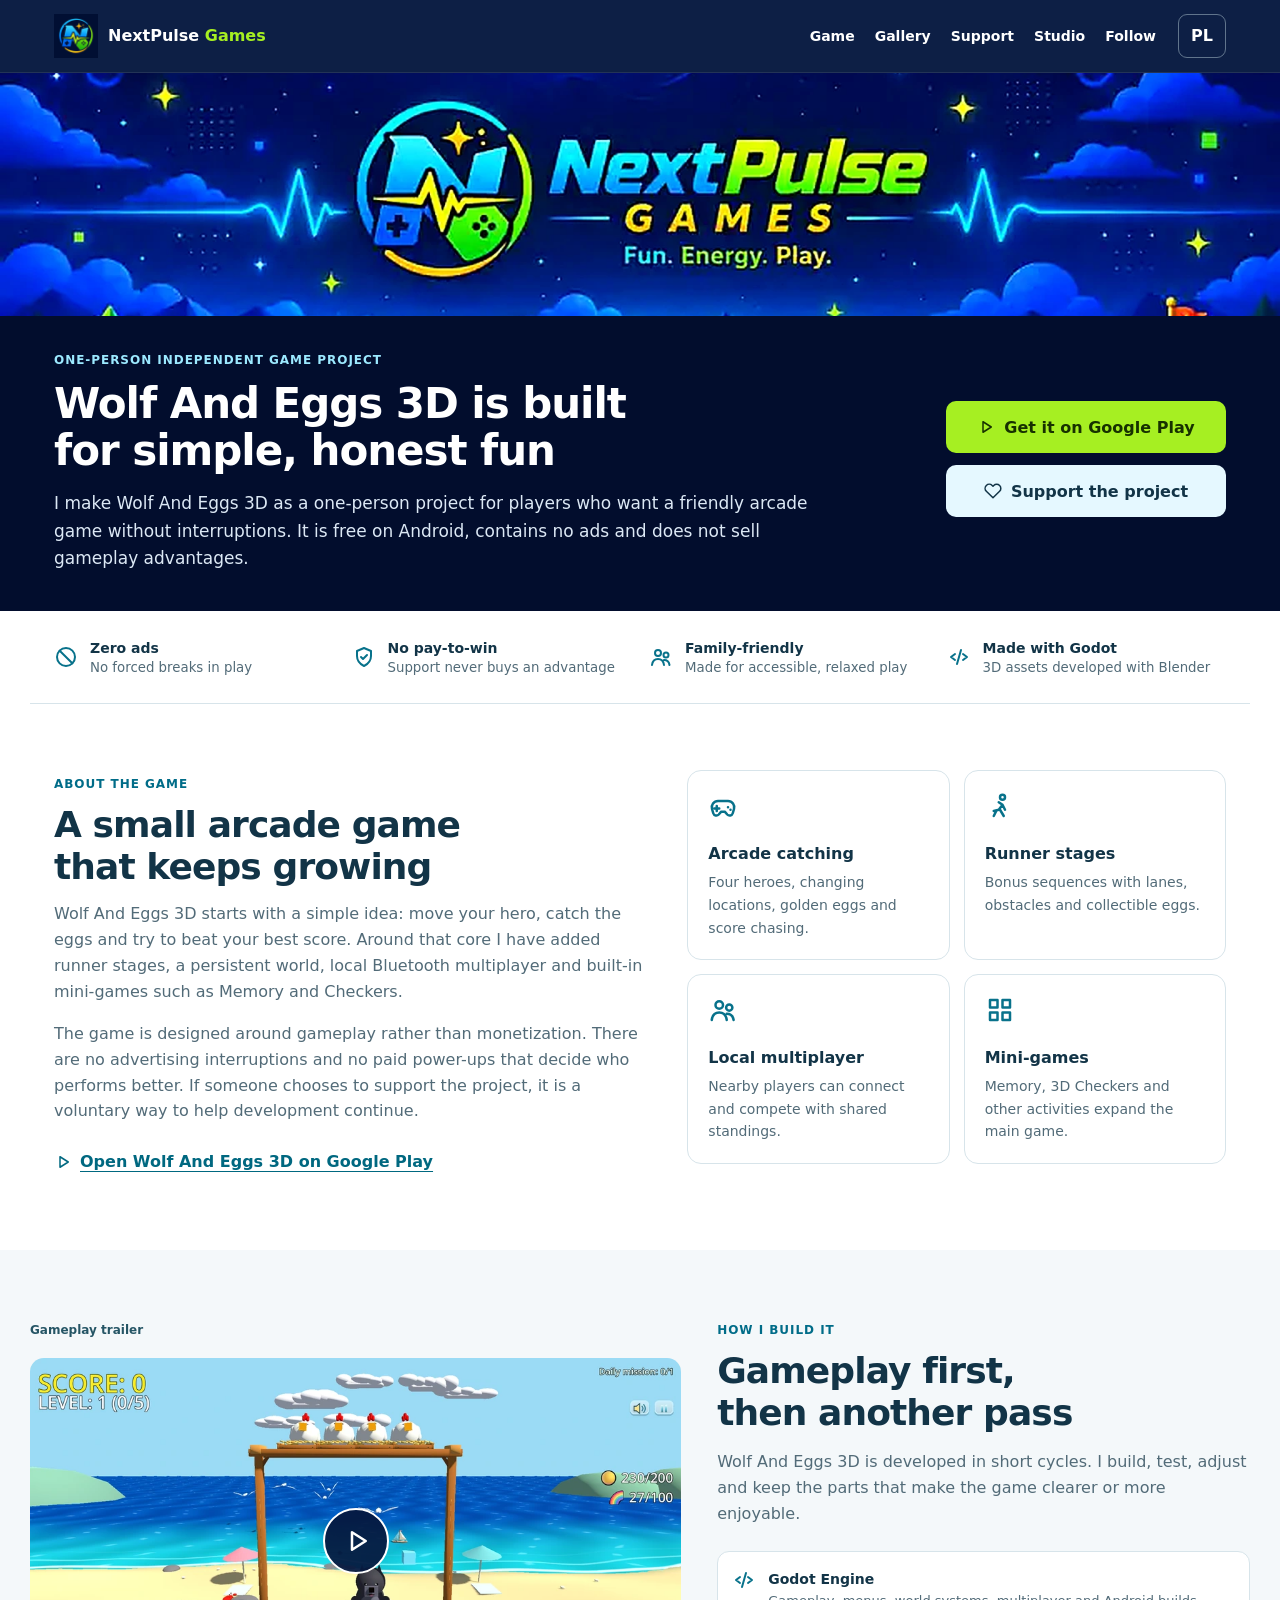
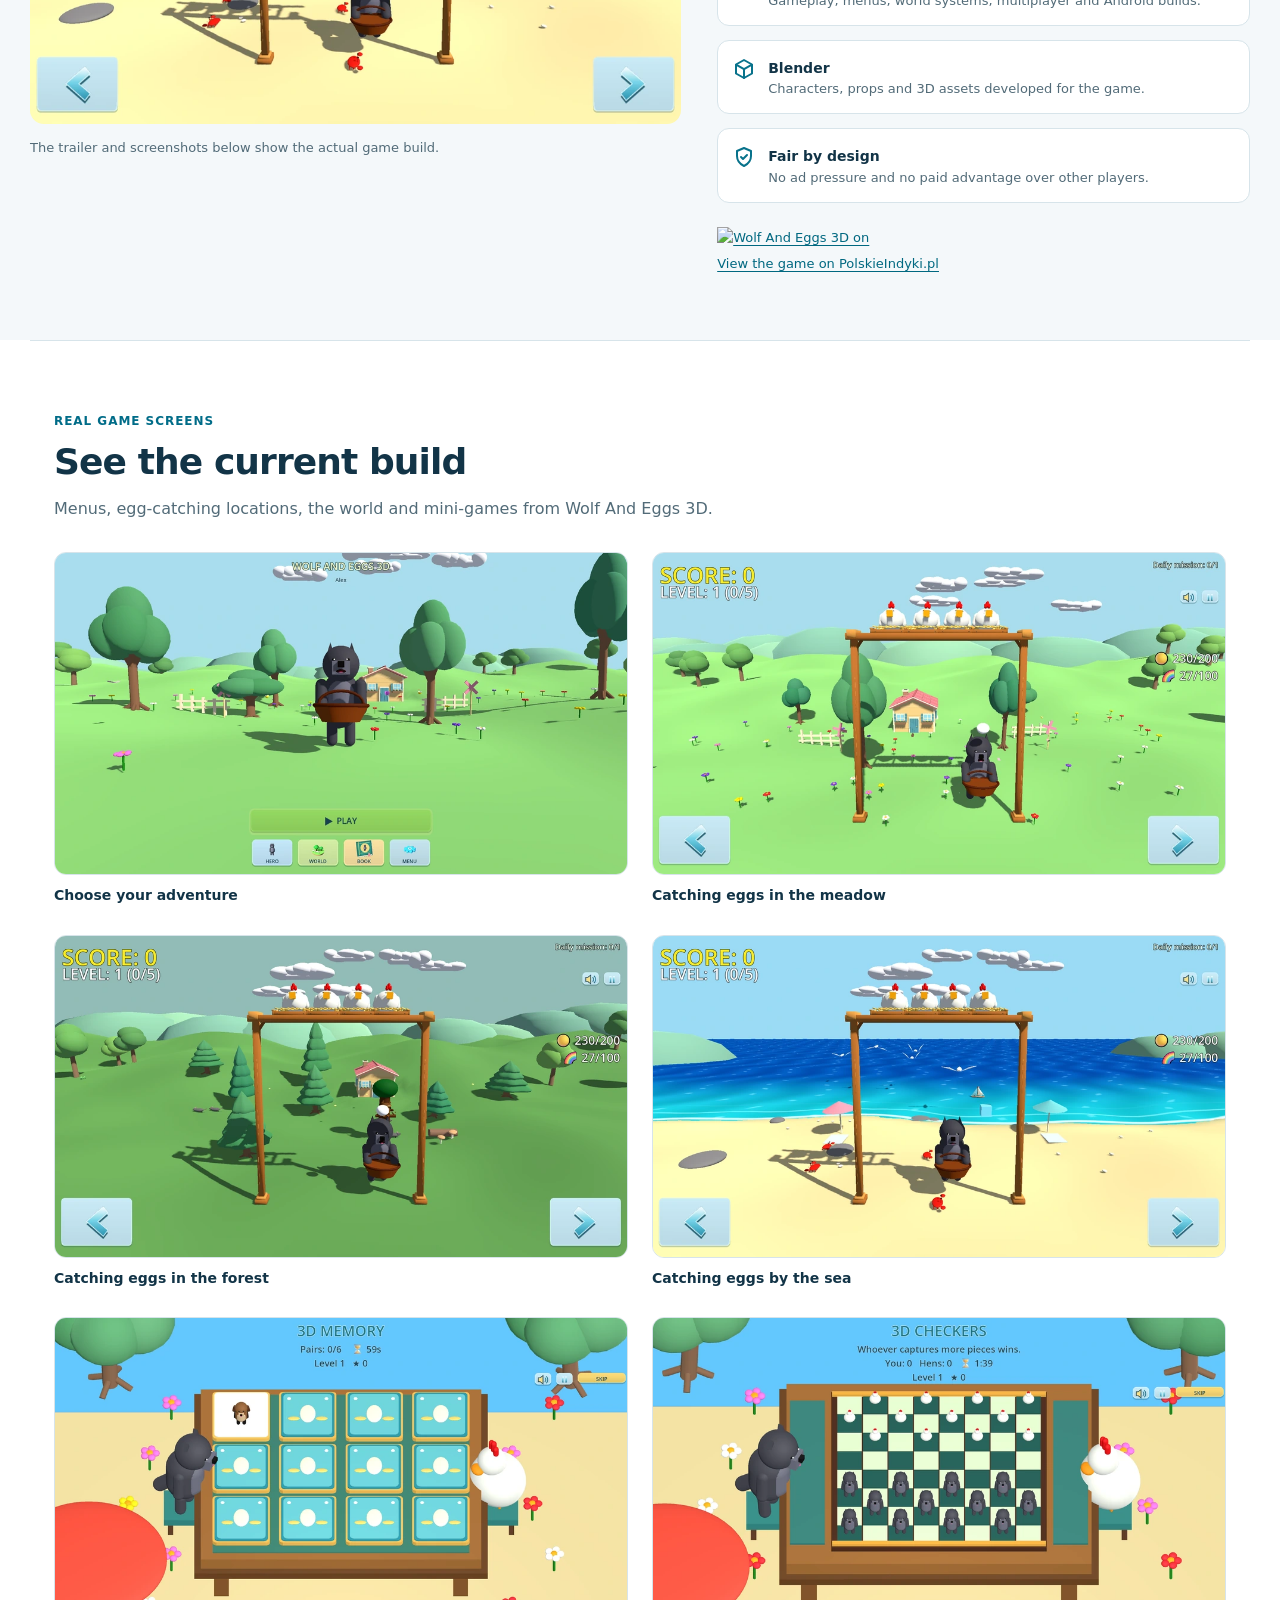
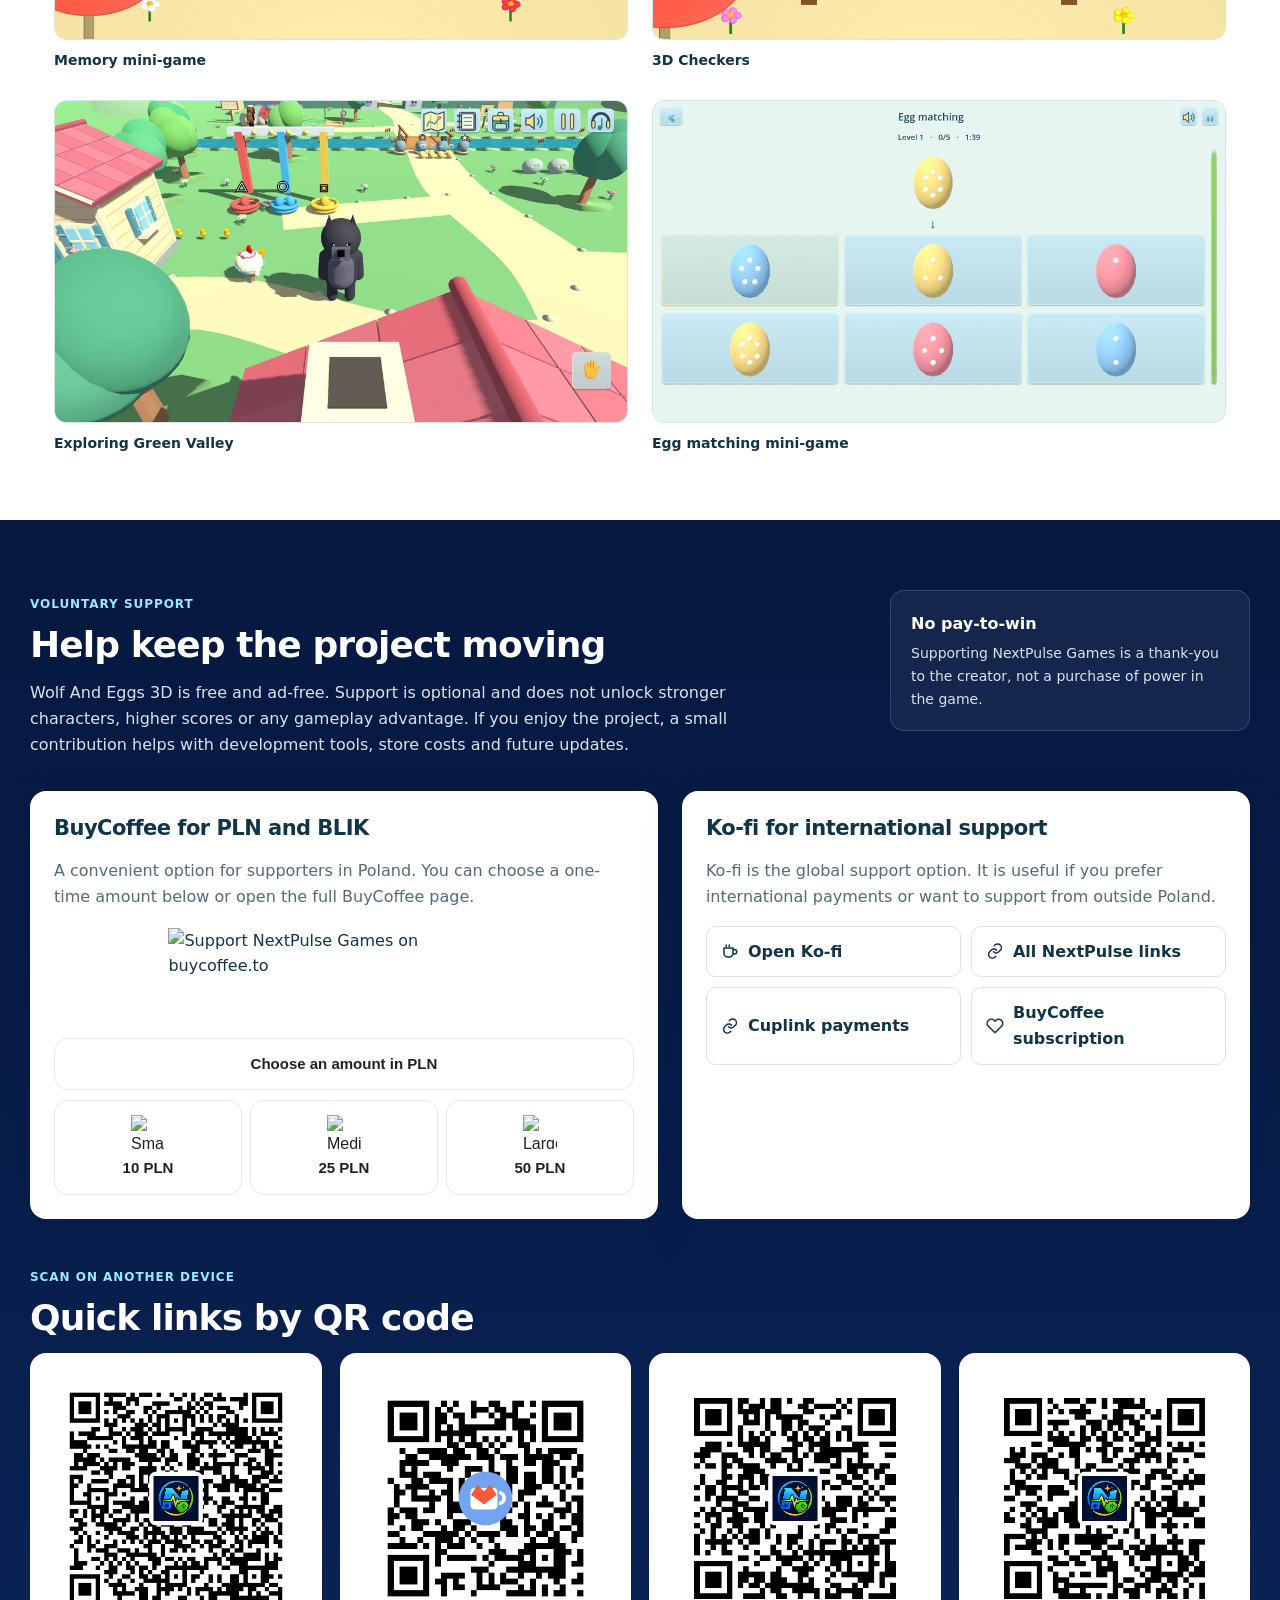
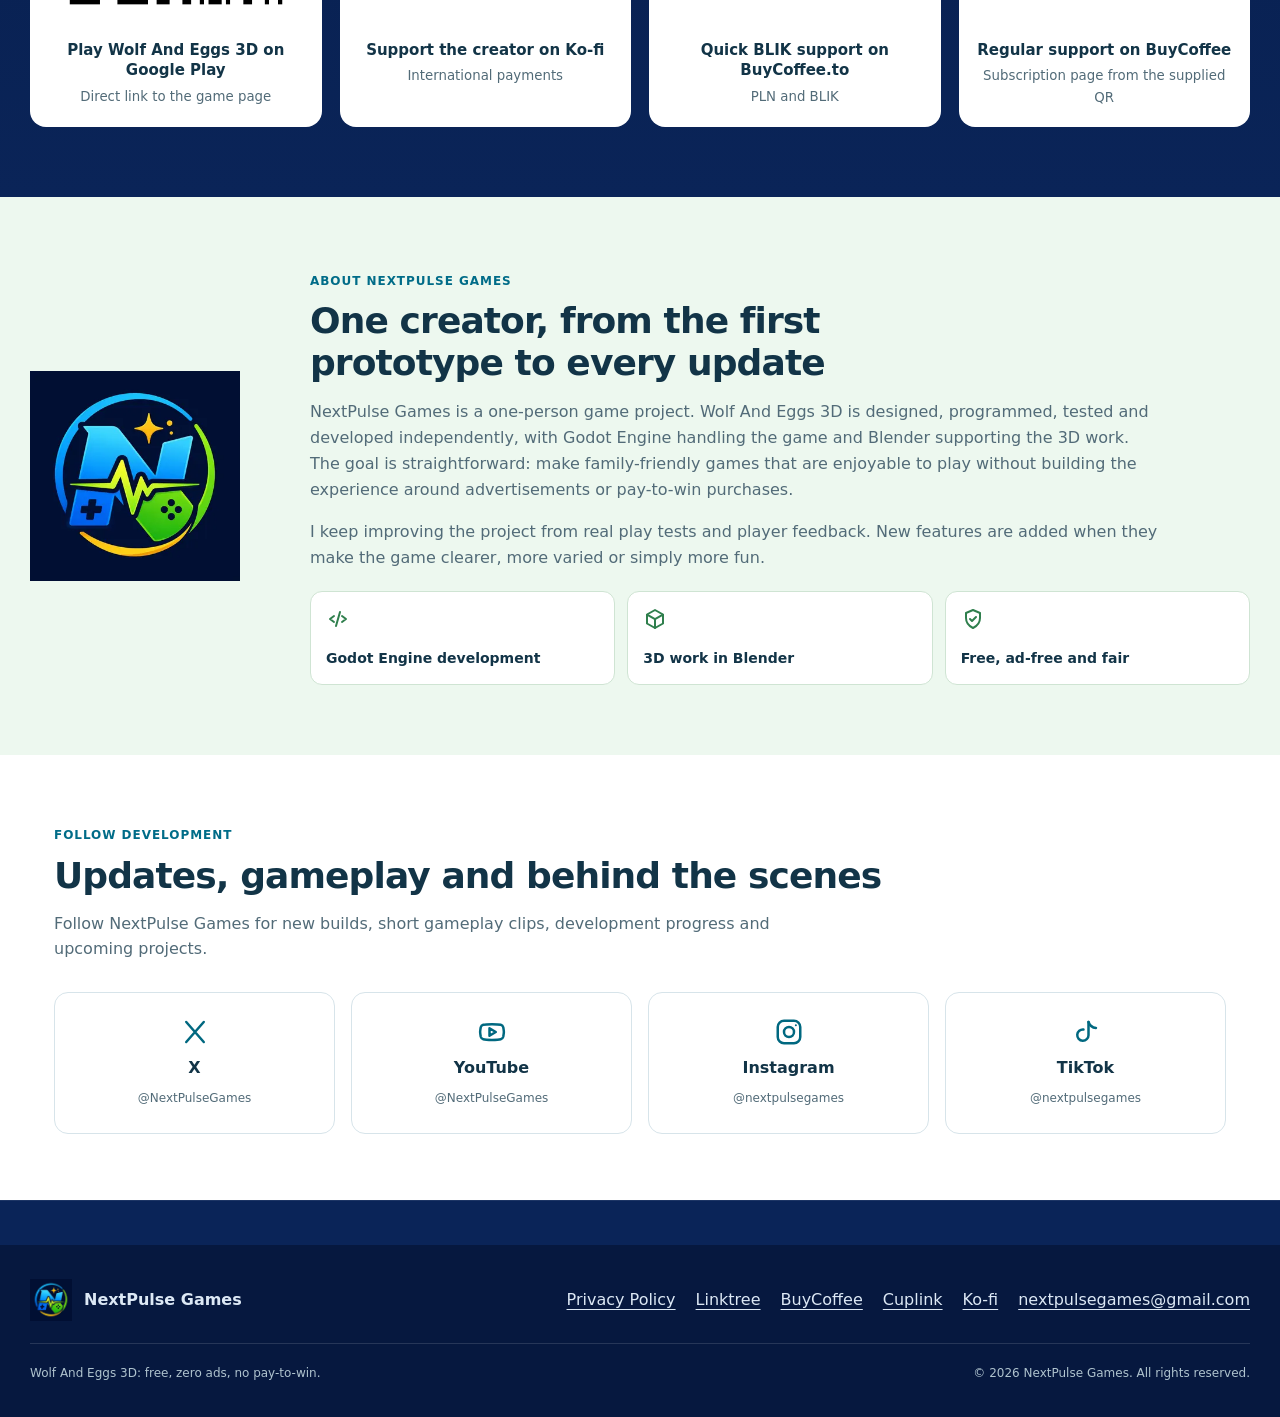
==== commit e6d9510c: "Restore WebPage structured data" ====
--- a/index.html
+++ b/index.html
@@ -85,6 +85,15 @@
       },
       "inLanguage":["en","pl"],
       "isAccessibleForFree":true
+    },
+    {
+      "@type":"WebPage",
+      "@id":"https://nextpulsegames.com/#webpage",
+      "url":"https://nextpulsegames.com/",
+      "name":"NextPulse Games | Wolf And Eggs 3D, free and ad-free",
+      "inLanguage":"en",
+      "isPartOf":{"@id":"https://nextpulsegames.com/#website"},
+      "about":{"@id":"https://nextpulsegames.com/#videogame"}
     }
   ]
 }</script>
--- a/styles.css
+++ b/styles.css
@@ -142,6 +142,8 @@
 .social-grid a:hover{background:#eff9fc}
 .social-grid .ui-icon{color:#006880}
 .social-grid small{font-size:12px;color:var(--muted)}
+.kofi-footer-widget{background:#0a2458;color:#fff;padding:22px 24px;text-align:center;border-top:1px solid rgba(255,255,255,.08)}
+.kofi-footer-widget a{display:inline-block}
 .footer{background:var(--navy);color:#dce8f5;padding:34px 24px}
 .footer-inner{max-width:var(--max);margin:auto;display:grid;grid-template-columns:1fr auto;gap:24px;align-items:center}
 .footer-brand{display:flex;align-items:center;gap:12px;font-weight:800}
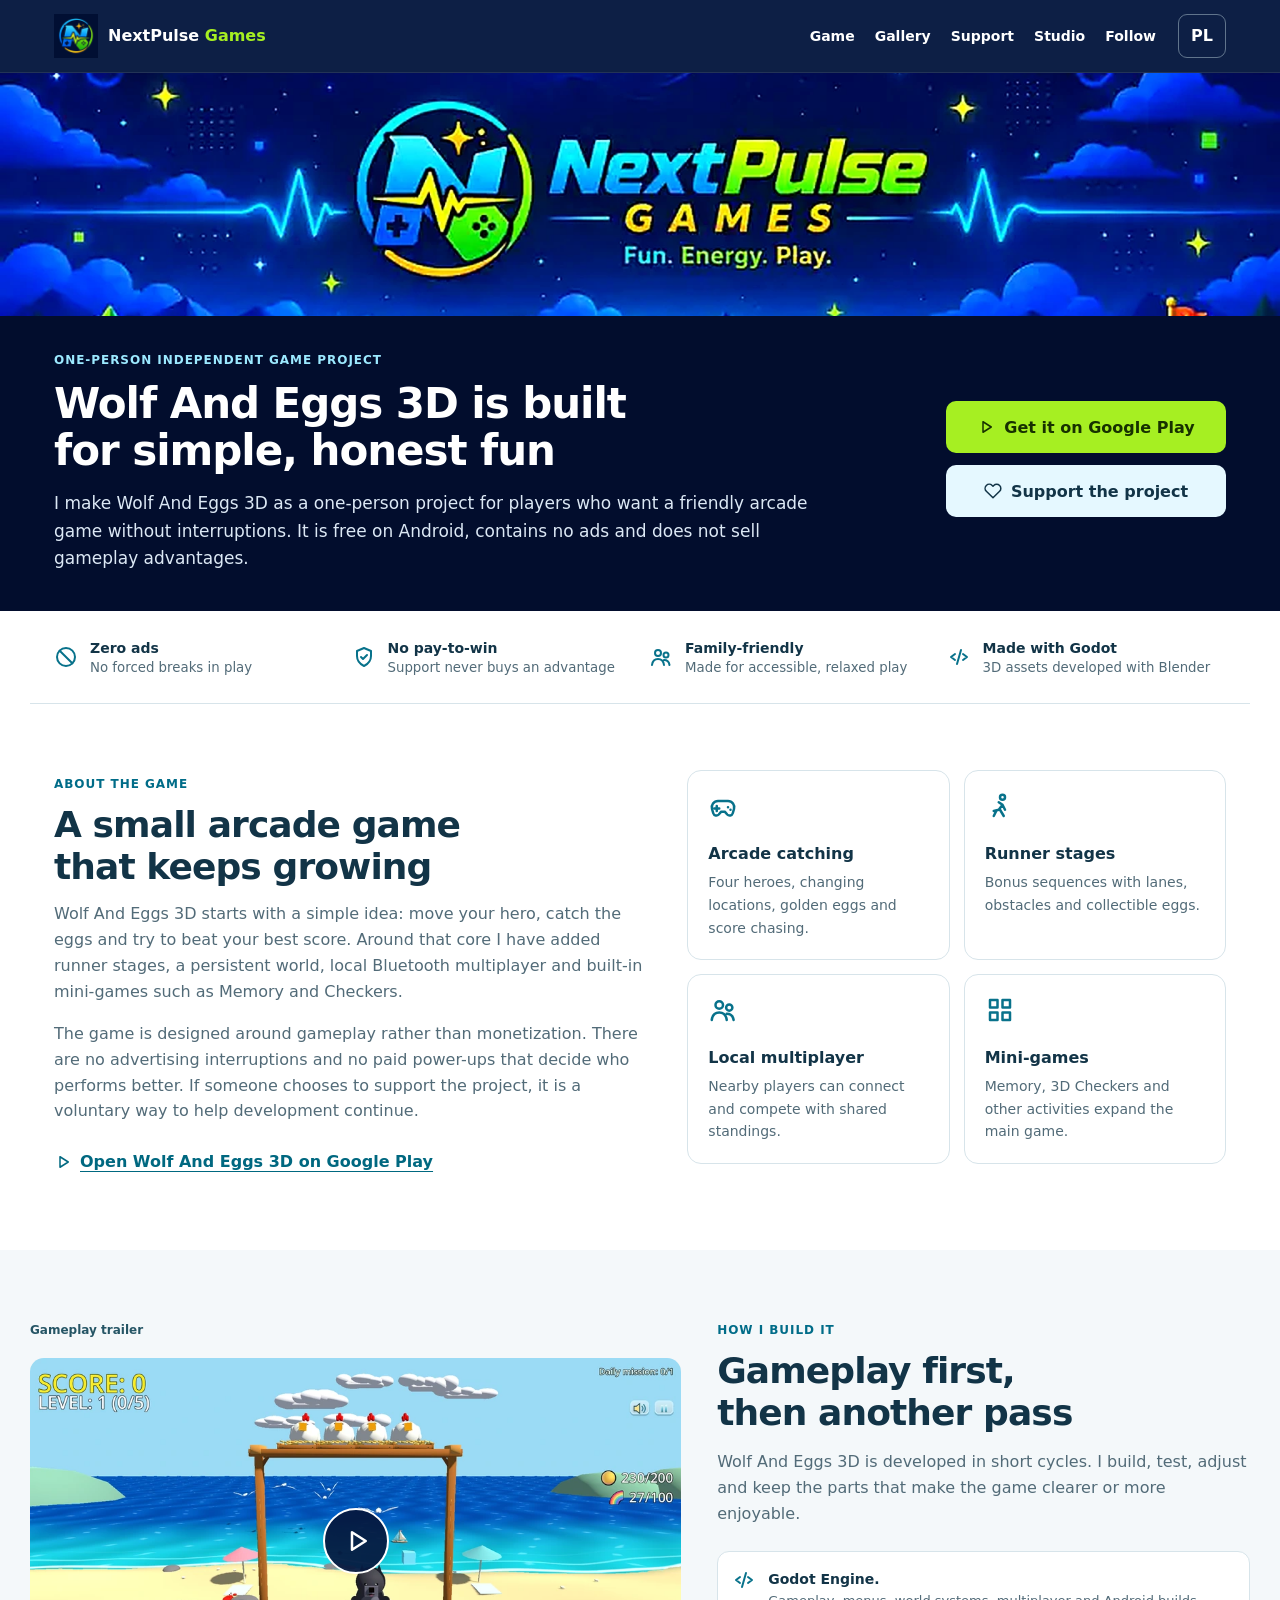
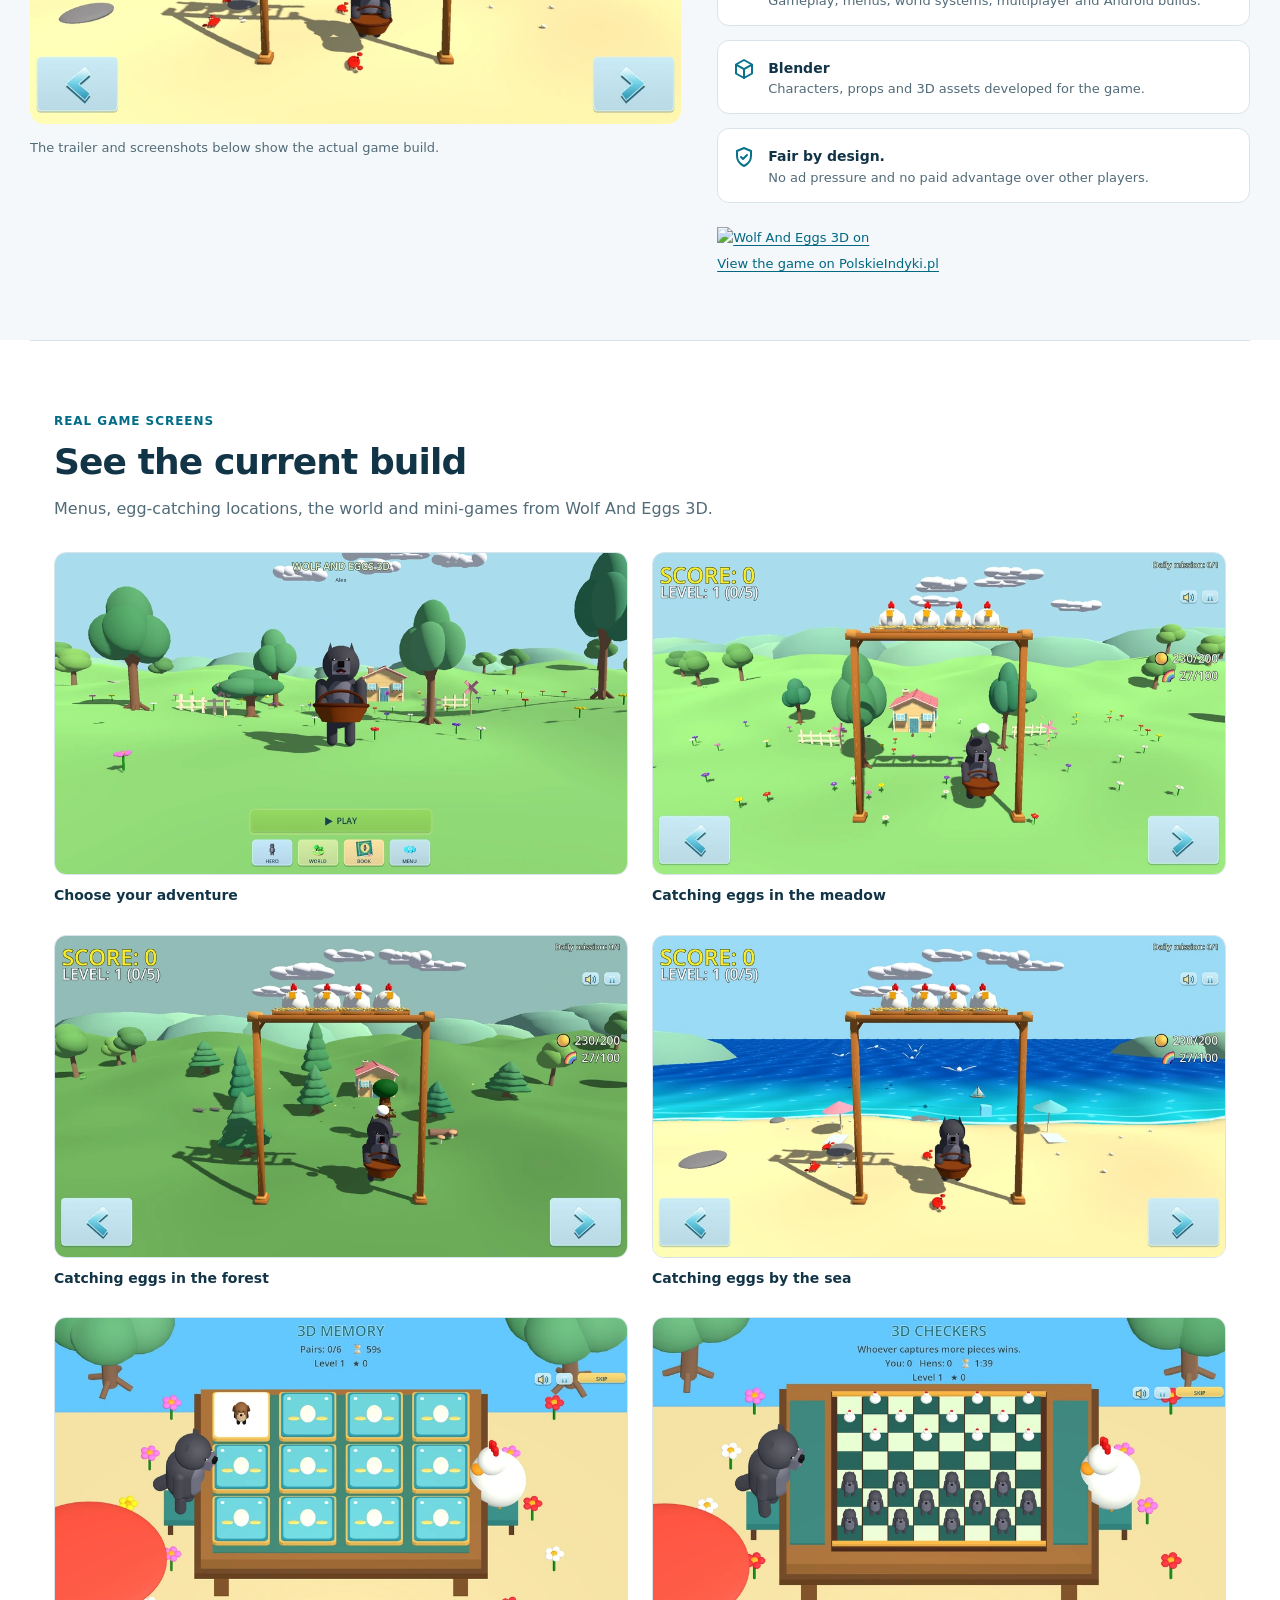
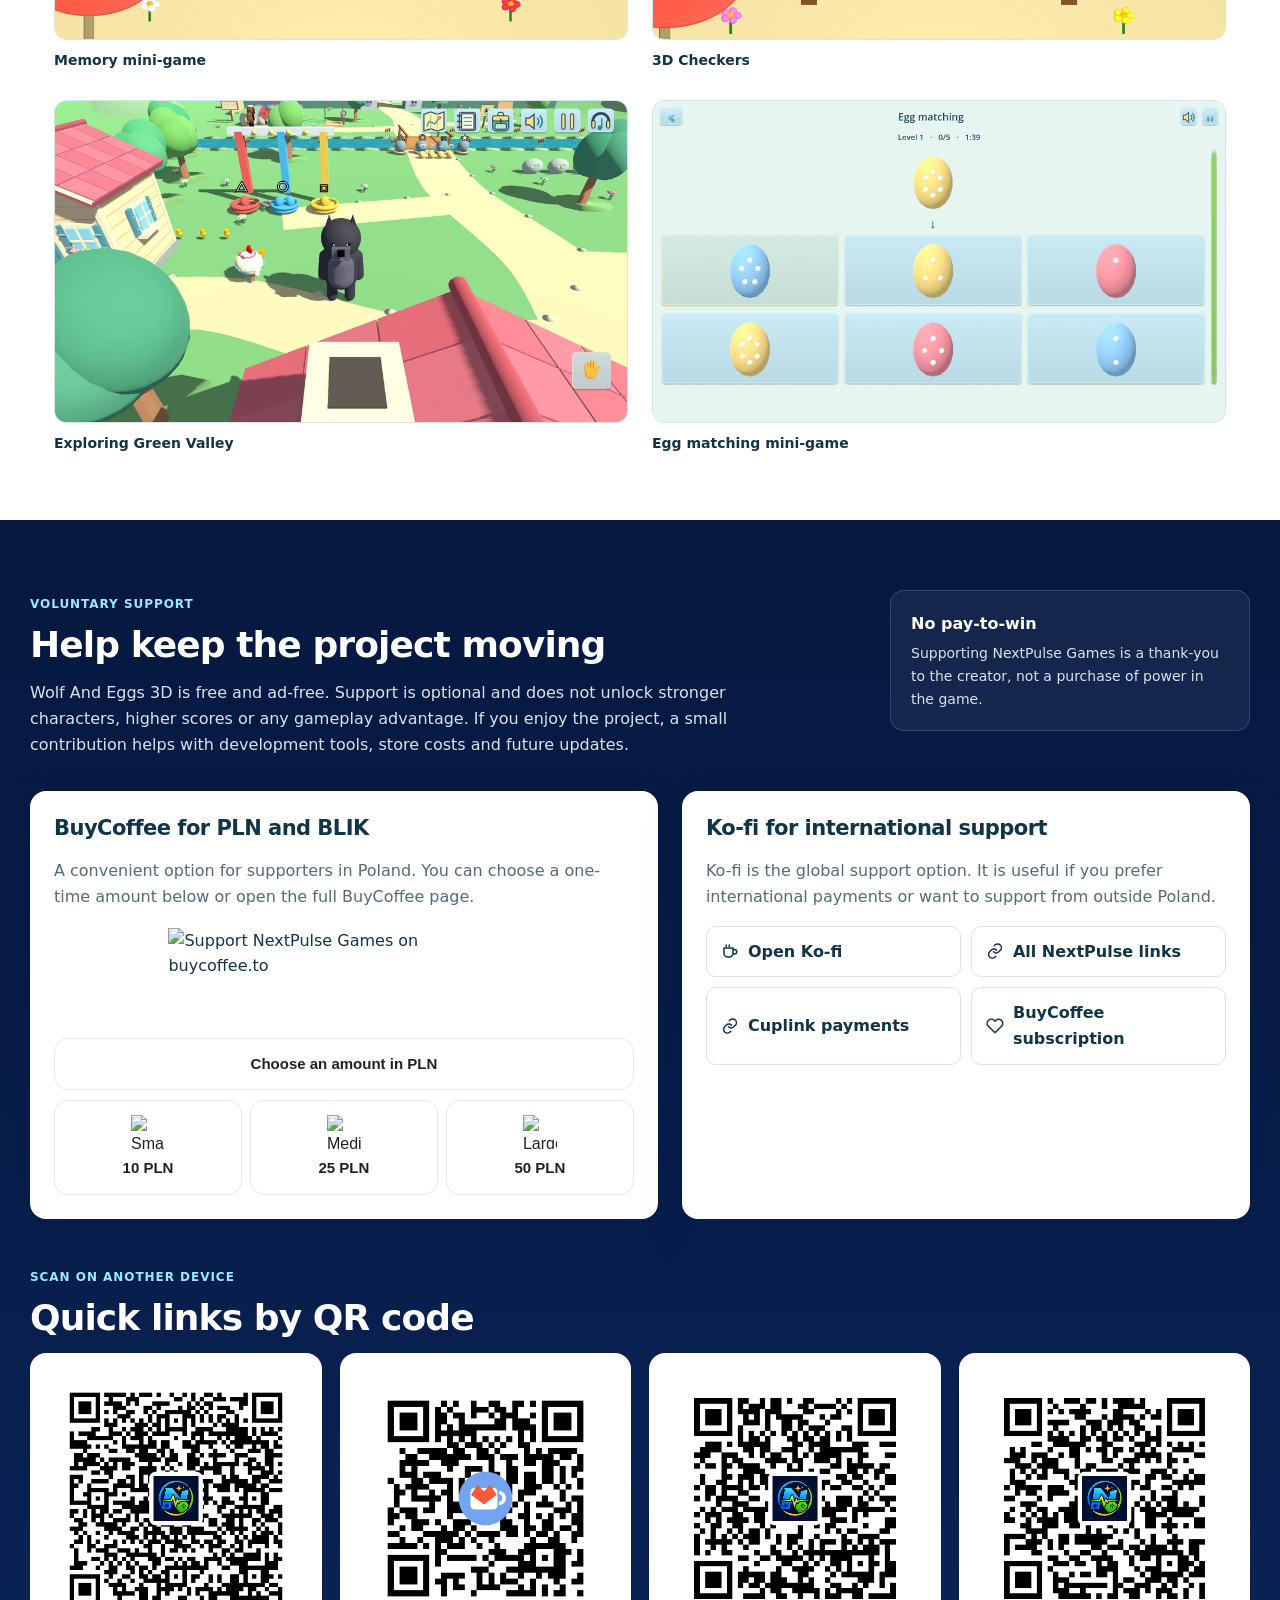
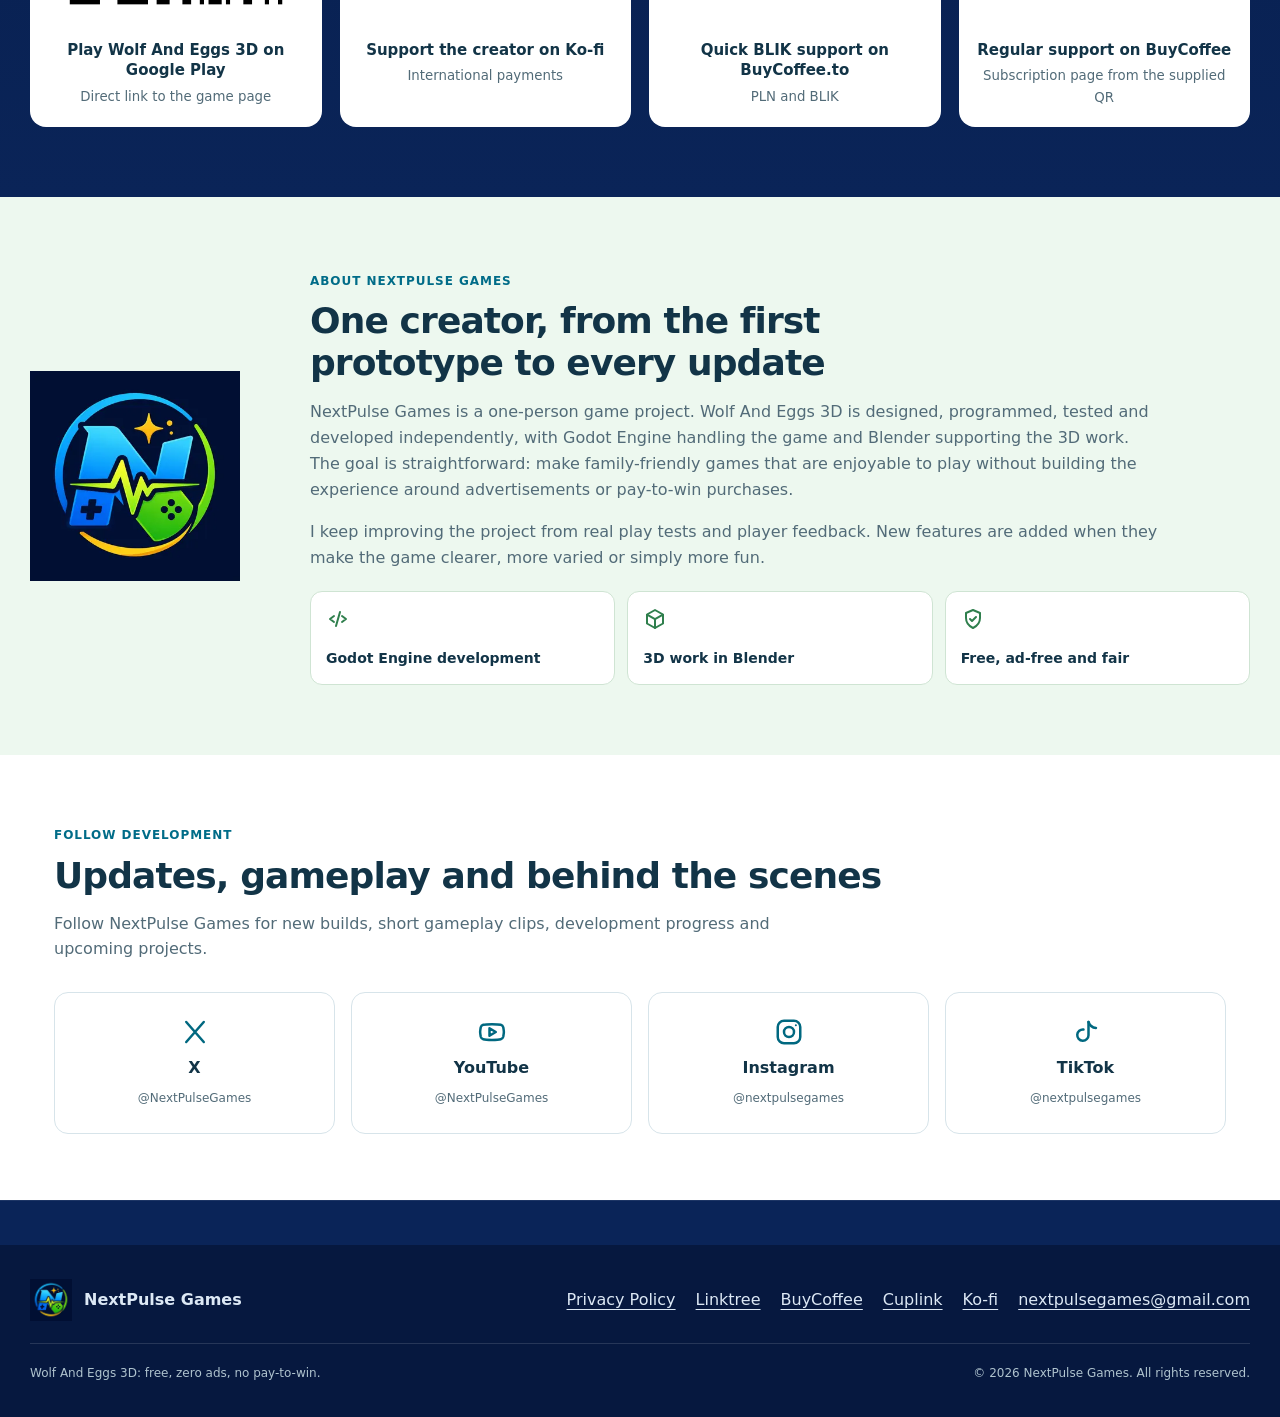
==== commit 9714d22c: "Polish English feature copy spacing" ====
--- a/index.html
+++ b/index.html
@@ -239,7 +239,7 @@
           <div class="feature-list">
             <div class="feature-item">
               <svg class="ui-icon" aria-hidden="true"><use href="#i-code"/></svg>
-              <div><strong>Godot Engine</strong><small>Gameplay, menus, world systems, multiplayer and Android builds.</small></div>
+              <div><strong>Godot Engine.</strong> <small>Gameplay, menus, world systems, multiplayer and Android builds.</small></div>
             </div>
             <div class="feature-item">
               <svg class="ui-icon" aria-hidden="true"><use href="#i-cube"/></svg>
@@ -247,7 +247,7 @@
             </div>
             <div class="feature-item">
               <svg class="ui-icon" aria-hidden="true"><use href="#i-shield"/></svg>
-              <div><strong>Fair by design</strong><small>No ad pressure and no paid advantage over other players.</small></div>
+              <div><strong>Fair by design.</strong> <small>No ad pressure and no paid advantage over other players.</small></div>
             </div>
           </div>
           <a class="indie-badge" href="https://polskieindyki.pl/pl/gra/wolf-and-eggs-3d" rel="noopener noreferrer" target="_blank">
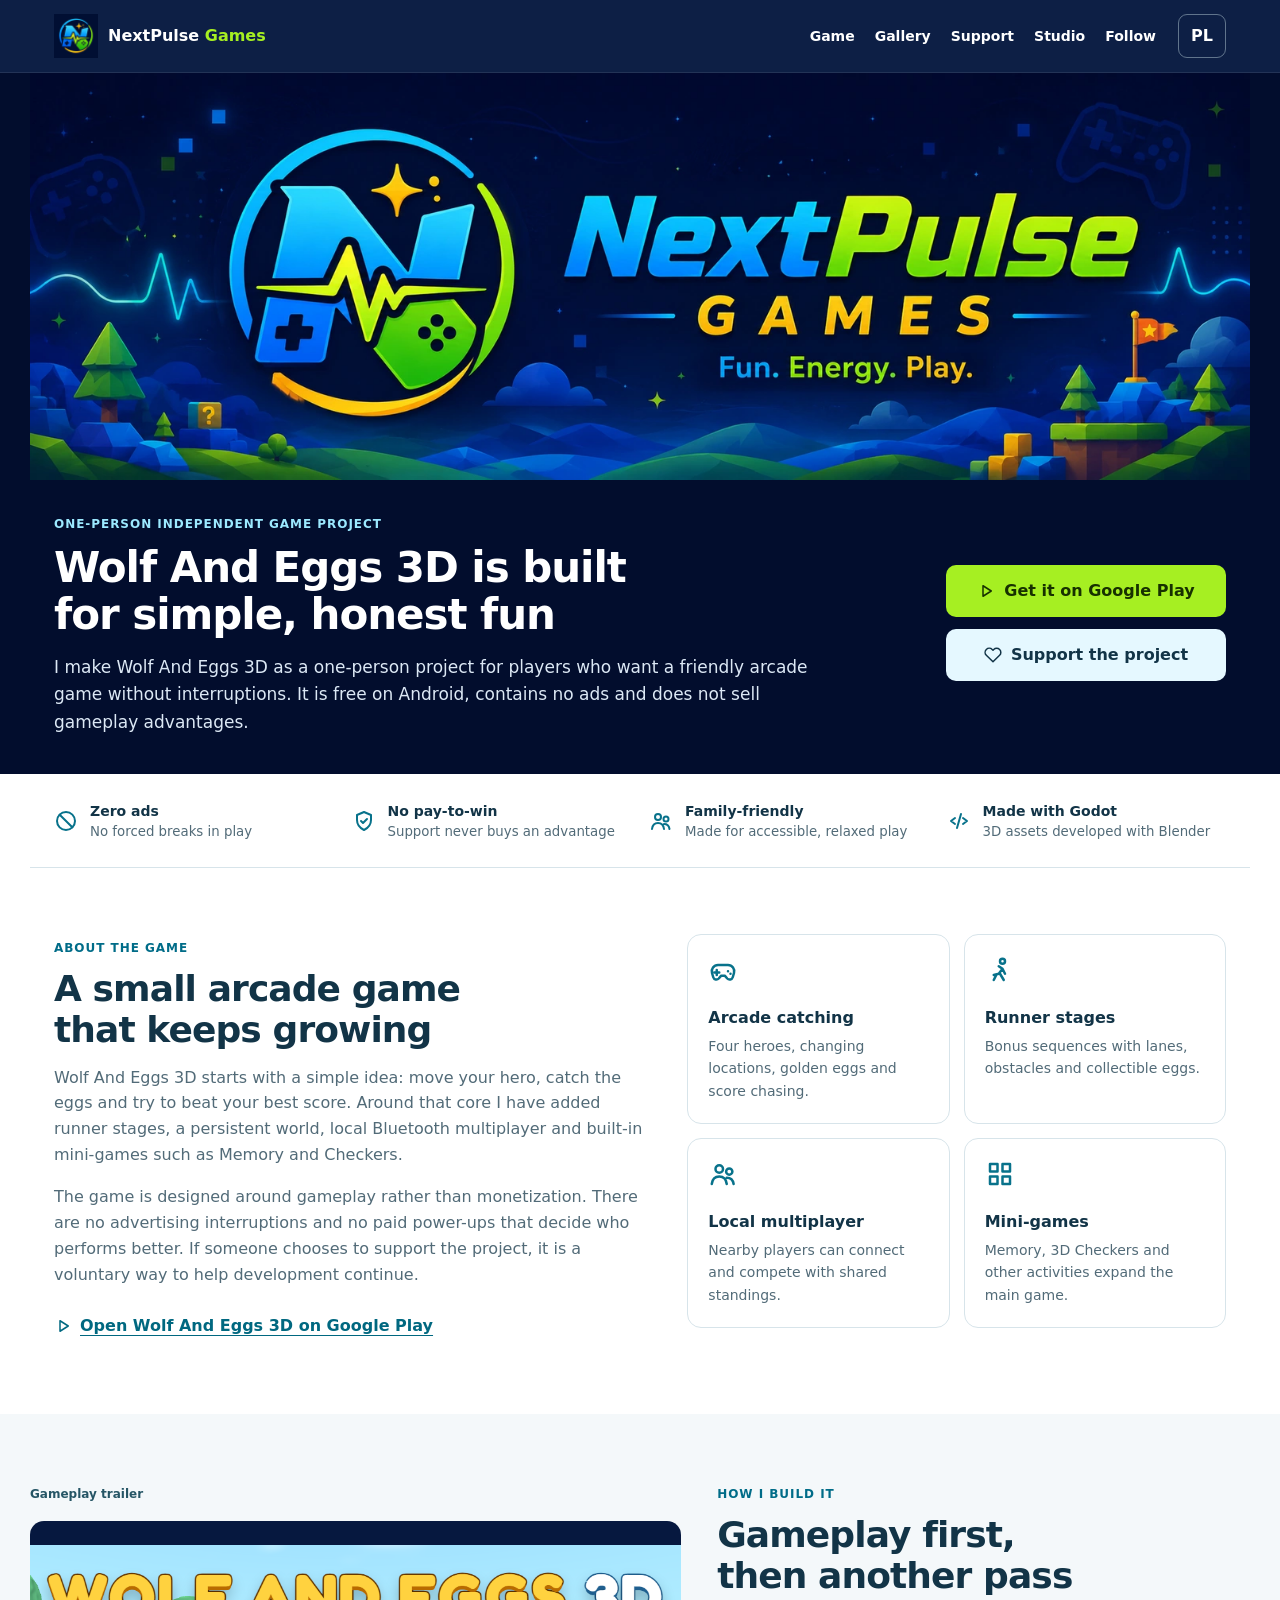
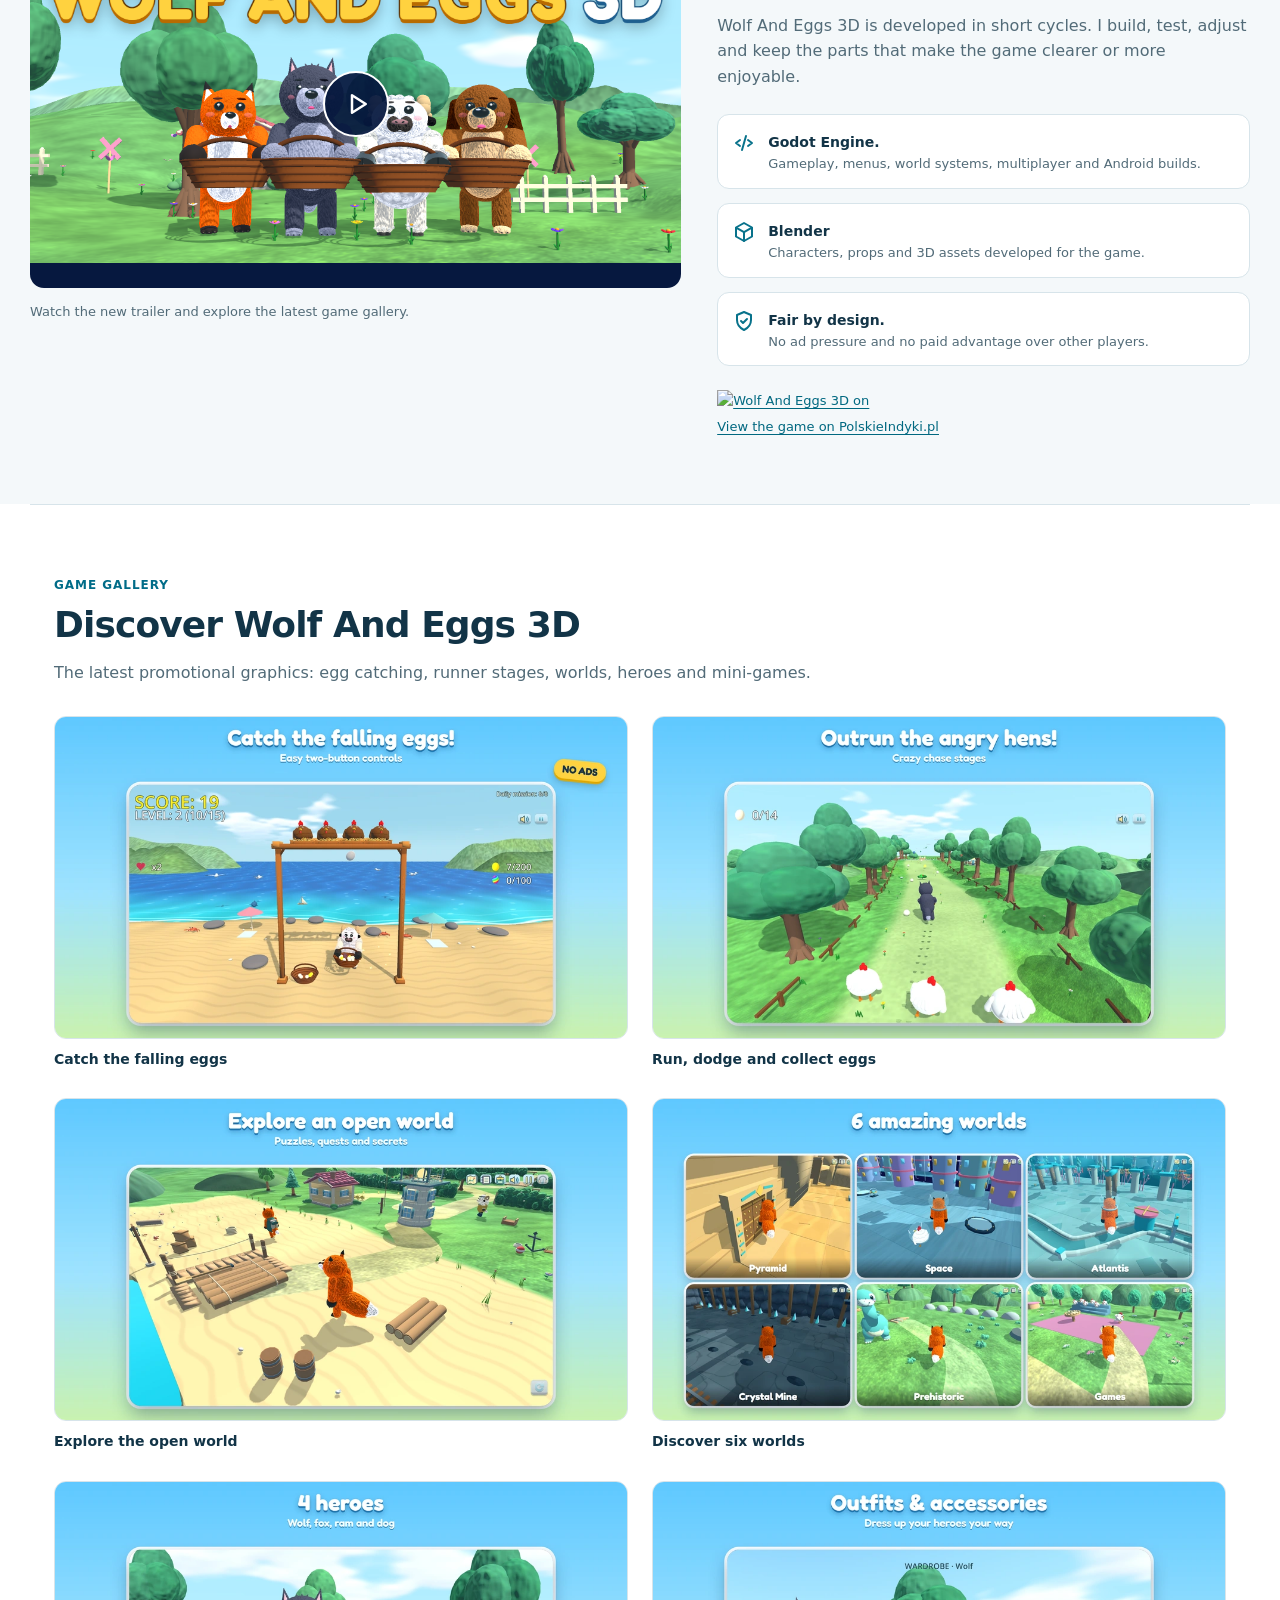
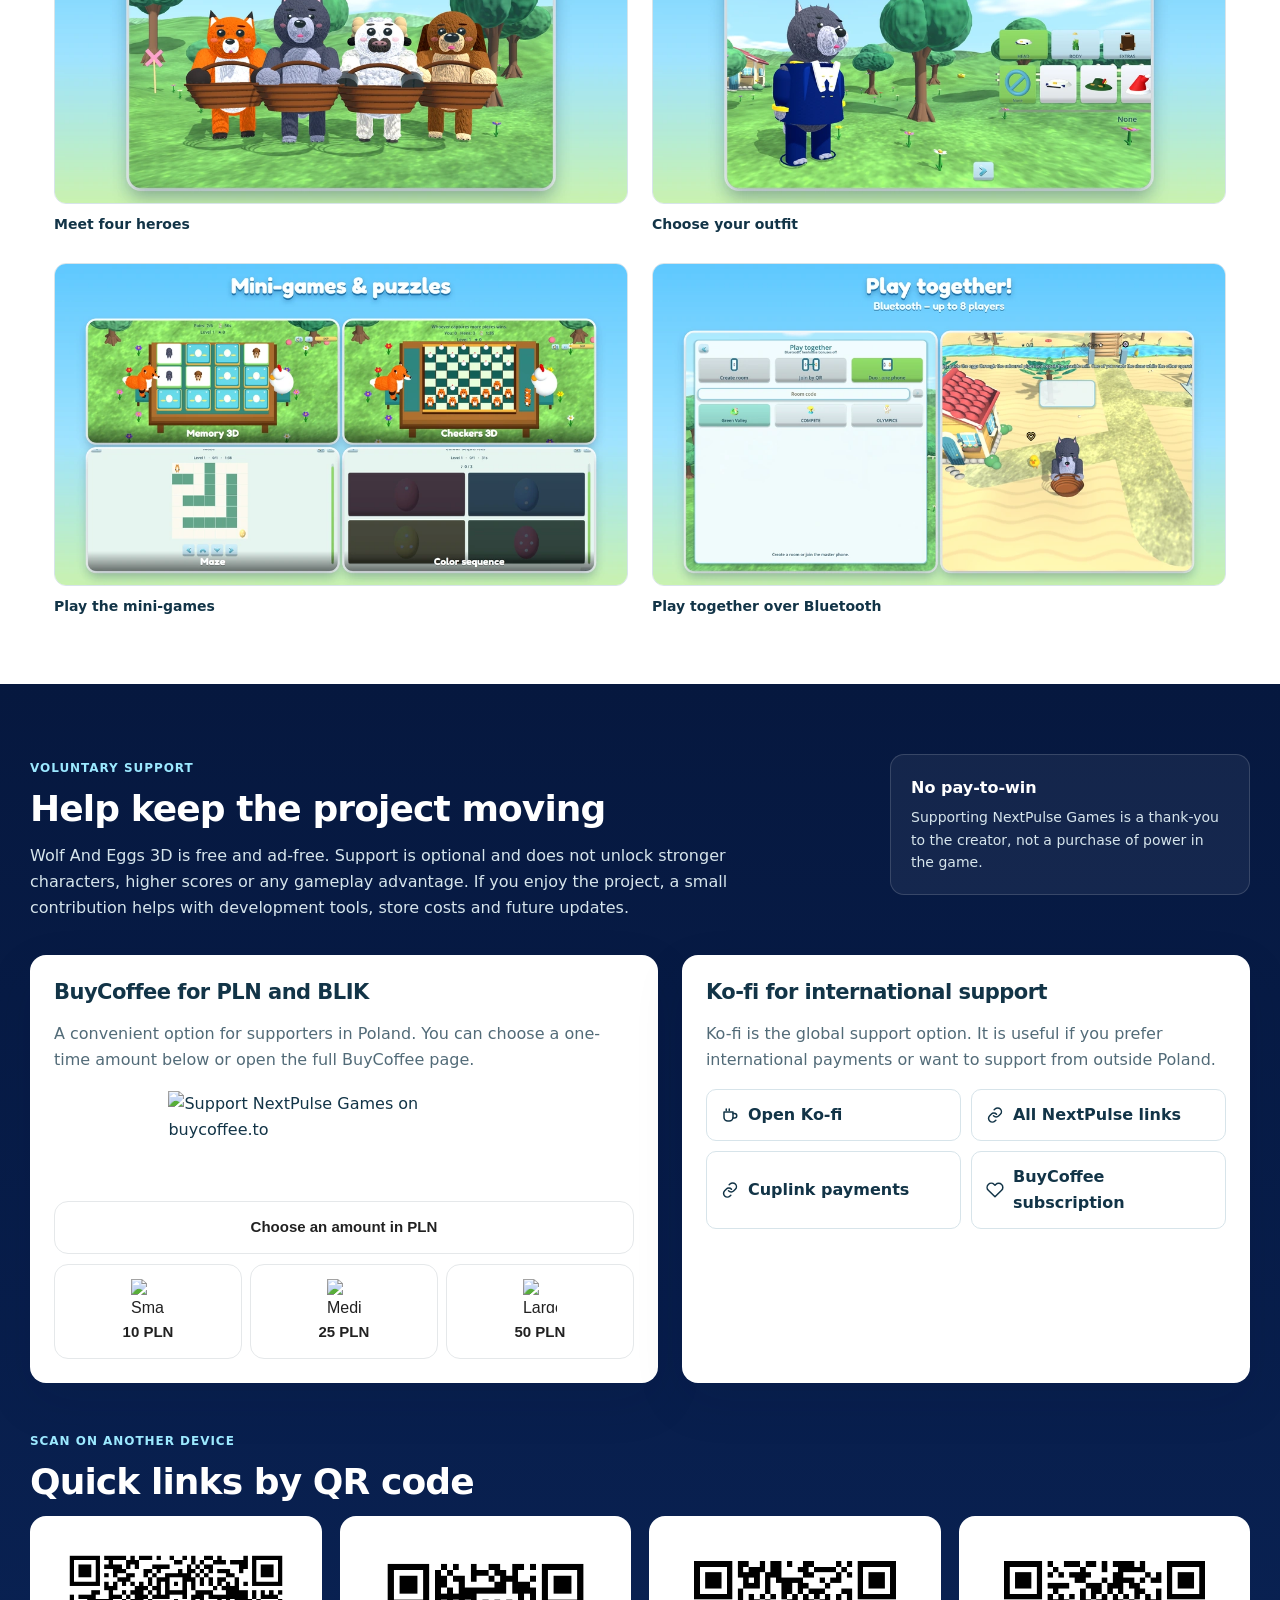
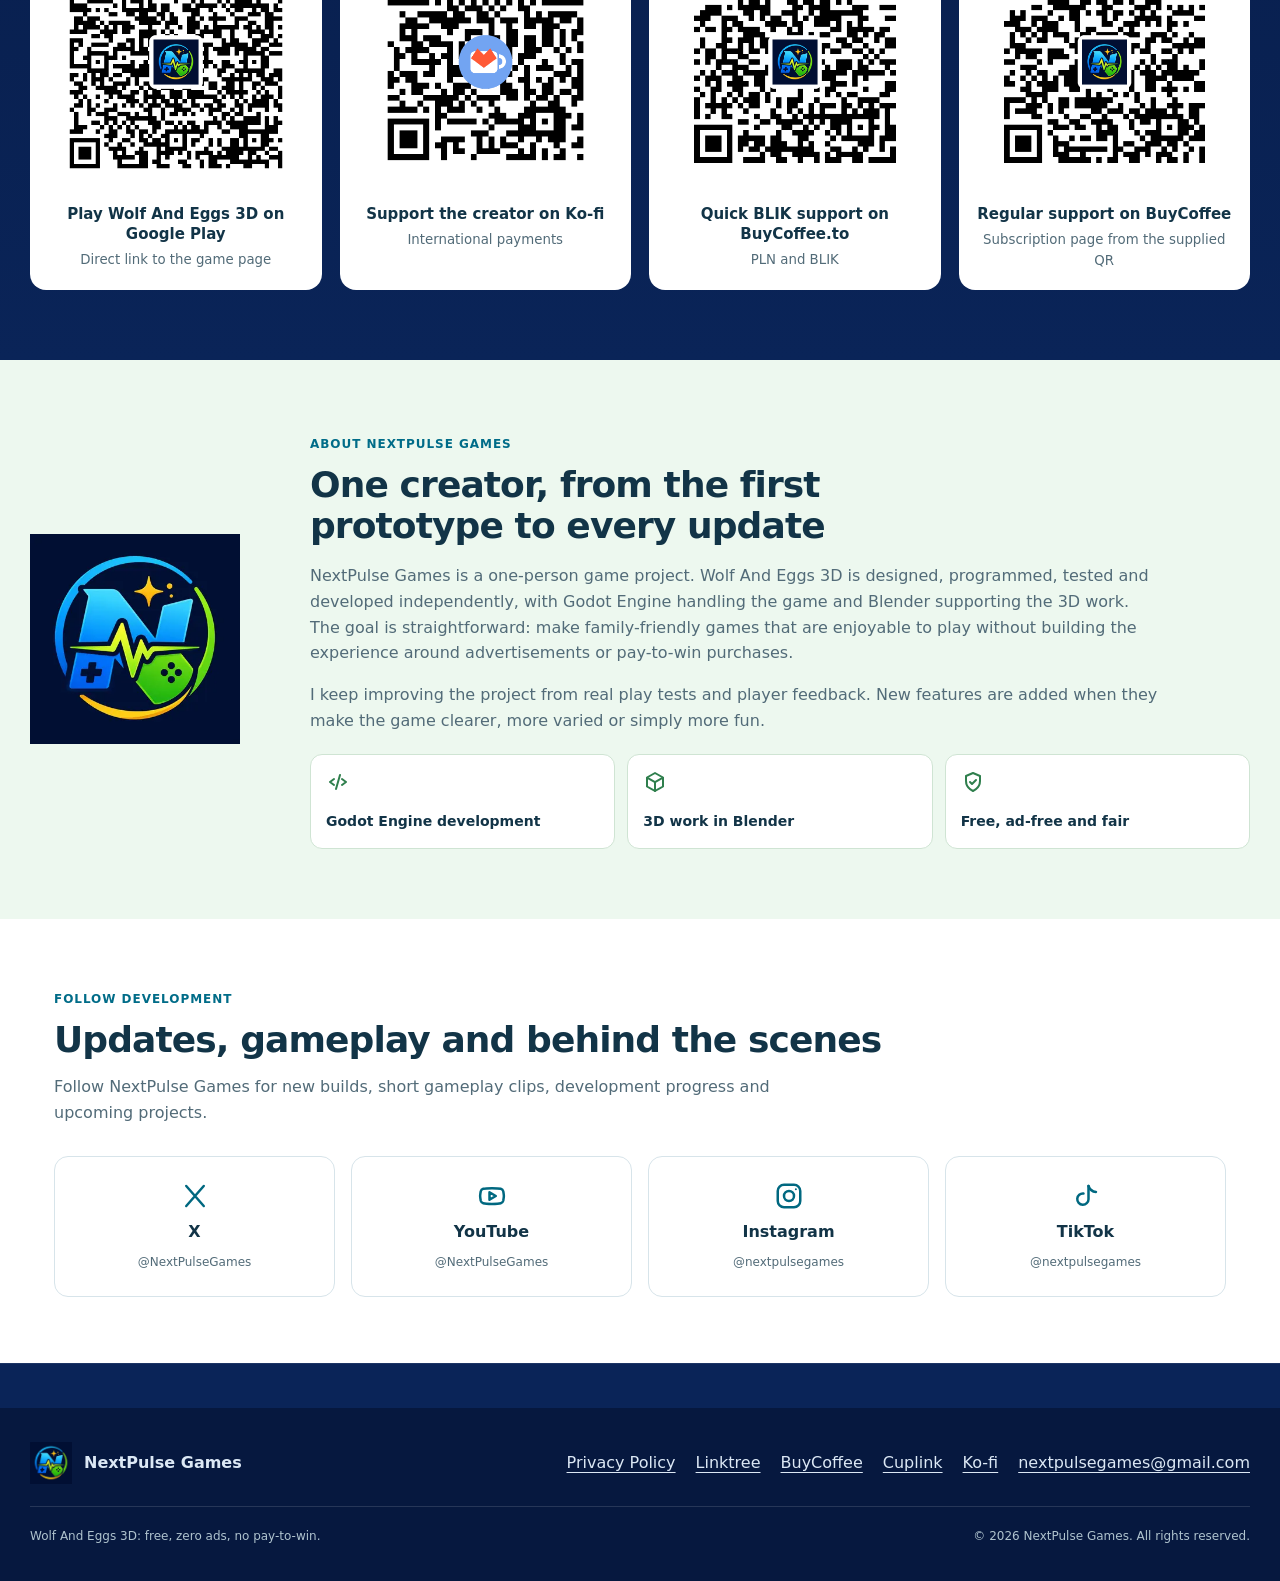
==== commit f66b444c: "Refresh localized trailers and promotional graphics; sharpen brand banner" ====
--- a/index.html
+++ b/index.html
@@ -20,11 +20,11 @@
 <meta content="NextPulse Games" property="og:site_name"/>
 <meta content="NextPulse Games | Wolf And Eggs 3D, free and ad-free" property="og:title"/>
 <meta content="A family-friendly 3D arcade game made by one independent developer. Free on Android, without ads or pay-to-win." property="og:description"/>
-<meta content="https://nextpulsegames.com/assets/screens/4.0-40-20261022/en/02_catch_meadow.jpg" property="og:image"/>
-<meta content="image/jpeg" property="og:image:type"/>
-<meta content="1920" property="og:image:width"/>
-<meta content="1080" property="og:image:height"/>
-<meta content="Wolf catching eggs in a meadow in Wolf And Eggs 3D" property="og:image:alt"/>
+<meta content="https://nextpulsegames.com/assets/media/2026-11-12/feature-1024.png" property="og:image"/>
+<meta content="image/png" property="og:image:type"/>
+<meta content="1024" property="og:image:width"/>
+<meta content="500" property="og:image:height"/>
+<meta content="Wolf And Eggs 3D — four heroes, one adventure" property="og:image:alt"/>
 <meta content="en_US" property="og:locale"/>
 <meta content="pl_PL" property="og:locale:alternate"/>
 <meta content="https://nextpulsegames.com/" property="og:url"/>
@@ -32,12 +32,12 @@
 <meta content="@NextPulseGames" name="twitter:site"/>
 <meta content="NextPulse Games | Wolf And Eggs 3D" name="twitter:title"/>
 <meta content="Free family arcade gameplay, no ads, no pay-to-win, built with Godot Engine and Blender." name="twitter:description"/>
-<meta content="https://nextpulsegames.com/assets/screens/4.0-40-20261022/en/02_catch_meadow.jpg" name="twitter:image"/>
-<meta content="Wolf catching eggs in a meadow in Wolf And Eggs 3D" name="twitter:image:alt"/>
+<meta content="https://nextpulsegames.com/assets/media/2026-11-12/feature-1024.png" name="twitter:image"/>
+<meta content="Wolf And Eggs 3D — four heroes, one adventure" name="twitter:image:alt"/>
 <link href="/assets/favicon.svg" rel="icon" type="image/svg+xml"/>
 <link href="/assets/favicon-32.png" rel="icon" sizes="32x32" type="image/png"/>
 <link href="/site.webmanifest" rel="manifest"/>
-<link href="/styles.css?v=20261031-1" rel="stylesheet"/>
+<link href="/styles.css?v=20261112" rel="stylesheet"/>
 <script type="application/ld+json">{
   "@context":"https://schema.org",
   "@graph":[
@@ -70,7 +70,7 @@
       "@id":"https://nextpulsegames.com/#videogame",
       "name":"Wolf And Eggs 3D",
       "url":"https://nextpulsegames.com/#game",
-      "image":"https://nextpulsegames.com/assets/screens/4.0-40-20261022/en/02_catch_meadow.jpg",
+      "image":"https://nextpulsegames.com/assets/media/2026-11-12/feature-1024.png",
       "description":"A free family arcade game for Android, created by one independent developer in Godot Engine and Blender. No ads and no pay-to-win.",
       "genre":["Arcade","Casual","Family"],
       "applicationCategory":"Game",
@@ -140,7 +140,7 @@
 <main id="main">
   <section aria-labelledby="heroTitle" class="hero">
     <div class="hero-brand-visual">
-      <img alt="NextPulse Games. Fun. Energy. Play." decoding="async" fetchpriority="high" height="1152" sizes="100vw" src="/assets/brand/nextpulse-20261027-1536.webp?v=20261027-2" srcset="/assets/brand/nextpulse-20261027-1024.webp?v=20261027-2 1024w, /assets/brand/nextpulse-20261027-1536.webp?v=20261027-2 1536w, /assets/brand/nextpulse-20261027-2048.webp?v=20261027-2 2048w" width="2048"/>
+      <img alt="NextPulse Games. Fun. Energy. Play." decoding="async" fetchpriority="high" height="724" sizes="(max-width: 1220px) 100vw, 1220px" src="/assets/brand/nextpulse-20261112-2172.webp" srcset="/assets/brand/nextpulse-20261112-1024.webp 1024w, /assets/brand/nextpulse-20261112-1536.webp 1536w, /assets/brand/nextpulse-20261112-2172.webp 2172w" width="2172"/>
     </div>
     <div class="hero-content">
       <div>
@@ -226,11 +226,11 @@
       <div class="feature-grid">
         <div class="video-shell">
           <span class="preview-badge">Gameplay trailer</span>
-          <a aria-label="Play the Wolf And Eggs 3D trailer" class="video-launch" data-title="Wolf And Eggs 3D trailer" data-video="https://www.youtube-nocookie.com/embed/SOO2h7GtrK4?rel=0" href="https://www.youtube.com/watch?v=SOO2h7GtrK4" rel="noopener noreferrer" target="_blank">
-            <img alt="Wolf And Eggs 3D gameplay by the sea" decoding="async" height="1080" loading="lazy" src="/assets/screens/4.0-40-20261022/en/04_catch_sea-960.webp" width="1920"/>
+          <a aria-label="Play the Wolf And Eggs 3D trailer" class="video-launch" data-title="Wolf And Eggs 3D trailer" data-video="https://www.youtube-nocookie.com/embed/2kcBKRh4kio?rel=0" href="https://www.youtube.com/watch?v=2kcBKRh4kio" rel="noopener noreferrer" target="_blank">
+            <img alt="Wolf And Eggs 3D — four heroes, one adventure" decoding="async" height="500" loading="lazy" src="/assets/media/2026-11-12/feature-1024.webp" width="1024"/>
             <span aria-hidden="true" class="video-play"><svg class="ui-icon"><use href="#i-play"/></svg></span>
           </a>
-          <p class="video-note">The trailer and screenshots below show the actual game build.</p>
+          <p class="video-note">Watch the new trailer and explore the latest game gallery.</p>
         </div>
         <div class="feature-copy">
           <span class="kicker">How I build it</span>
@@ -262,20 +262,20 @@
   <section class="section gallery" id="gallery">
     <div class="section-title-row">
       <div>
-        <span class="kicker">Real game screens</span>
-        <h2>See the current build</h2>
-        <p class="section-lead">Menus, egg-catching locations, the world and mini-games from Wolf And Eggs 3D.</p>
+        <span class="kicker">Game gallery</span>
+        <h2>Discover Wolf And Eggs 3D</h2>
+        <p class="section-lead">The latest promotional graphics: egg catching, runner stages, worlds, heroes and mini-games.</p>
       </div>
     </div>
     <div class="shots">
-      <figure><a aria-label="Choose your adventure, enlarge screenshot" data-shot="01_menu" href="/assets/screens/4.0-40-20261022/en/01_menu.jpg"><img alt="Choose your adventure" decoding="async" height="1080" loading="lazy" src="/assets/screens/4.0-40-20261022/en/01_menu-960.webp" width="1920"/></a><figcaption>Choose your adventure</figcaption></figure>
-      <figure><a aria-label="Catching eggs in the meadow, enlarge screenshot" data-shot="02_catch_meadow" href="/assets/screens/4.0-40-20261022/en/02_catch_meadow.jpg"><img alt="Catching eggs in the meadow" decoding="async" height="1080" loading="lazy" src="/assets/screens/4.0-40-20261022/en/02_catch_meadow-960.webp" width="1920"/></a><figcaption>Catching eggs in the meadow</figcaption></figure>
-      <figure><a aria-label="Catching eggs in the forest, enlarge screenshot" data-shot="03_catch_forest" href="/assets/screens/4.0-40-20261022/en/03_catch_forest.jpg"><img alt="Catching eggs in the forest" decoding="async" height="1080" loading="lazy" src="/assets/screens/4.0-40-20261022/en/03_catch_forest-960.webp" width="1920"/></a><figcaption>Catching eggs in the forest</figcaption></figure>
-      <figure><a aria-label="Catching eggs by the sea, enlarge screenshot" data-shot="04_catch_sea" href="/assets/screens/4.0-40-20261022/en/04_catch_sea.jpg"><img alt="Catching eggs by the sea" decoding="async" height="1080" loading="lazy" src="/assets/screens/4.0-40-20261022/en/04_catch_sea-960.webp" width="1920"/></a><figcaption>Catching eggs by the sea</figcaption></figure>
-      <figure><a aria-label="Memory mini-game, enlarge screenshot" data-shot="05_memory" href="/assets/screens/4.0-40-20261022/en/05_memory.jpg"><img alt="Memory mini-game" decoding="async" height="1080" loading="lazy" src="/assets/screens/4.0-40-20261022/en/05_memory-960.webp" width="1920"/></a><figcaption>Memory mini-game</figcaption></figure>
-      <figure><a aria-label="3D Checkers, enlarge screenshot" data-shot="06_checkers" href="/assets/screens/4.0-40-20261022/en/06_checkers.jpg"><img alt="3D Checkers" decoding="async" height="1080" loading="lazy" src="/assets/screens/4.0-40-20261022/en/06_checkers-960.webp" width="1920"/></a><figcaption>3D Checkers</figcaption></figure>
-      <figure><a aria-label="Exploring Green Valley, enlarge screenshot" data-shot="07_world_green" href="/assets/screens/4.0-40-20261022/en/07_world_green.jpg"><img alt="Exploring Green Valley" decoding="async" height="1080" loading="lazy" src="/assets/screens/4.0-40-20261022/en/07_world_green-960.webp" width="1920"/></a><figcaption>Exploring Green Valley</figcaption></figure>
-      <figure><a aria-label="Egg matching mini-game, enlarge screenshot" data-shot="08_egg_matching" href="/assets/screens/4.0-40-20261022/en/08_egg_matching.jpg"><img alt="Egg matching mini-game" decoding="async" height="1080" loading="lazy" src="/assets/screens/4.0-40-20261022/en/08_egg_matching-960.webp" width="1920"/></a><figcaption>Egg matching mini-game</figcaption></figure>
+      <figure><a aria-label="Catch the falling eggs, enlarge image" data-shot="01" href="/assets/media/2026-11-12/en/01.jpg"><img alt="Catch the falling eggs" decoding="async" height="1440" loading="lazy" sizes="(max-width: 720px) calc(100vw - 36px), (max-width: 1220px) calc((100vw - 72px) / 2), 574px" src="/assets/media/2026-11-12/en/01-960.webp" srcset="/assets/media/2026-11-12/en/01-960.webp 960w, /assets/media/2026-11-12/en/01-1600.webp 1600w, /assets/media/2026-11-12/en/01.jpg 2560w" width="2560"/></a><figcaption>Catch the falling eggs</figcaption></figure>
+      <figure><a aria-label="Run, dodge and collect eggs, enlarge image" data-shot="02" href="/assets/media/2026-11-12/en/02.jpg"><img alt="Run, dodge and collect eggs" decoding="async" height="1440" loading="lazy" sizes="(max-width: 720px) calc(100vw - 36px), (max-width: 1220px) calc((100vw - 72px) / 2), 574px" src="/assets/media/2026-11-12/en/02-960.webp" srcset="/assets/media/2026-11-12/en/02-960.webp 960w, /assets/media/2026-11-12/en/02-1600.webp 1600w, /assets/media/2026-11-12/en/02.jpg 2560w" width="2560"/></a><figcaption>Run, dodge and collect eggs</figcaption></figure>
+      <figure><a aria-label="Explore the open world, enlarge image" data-shot="03" href="/assets/media/2026-11-12/en/03.jpg"><img alt="Explore the open world" decoding="async" height="1440" loading="lazy" sizes="(max-width: 720px) calc(100vw - 36px), (max-width: 1220px) calc((100vw - 72px) / 2), 574px" src="/assets/media/2026-11-12/en/03-960.webp" srcset="/assets/media/2026-11-12/en/03-960.webp 960w, /assets/media/2026-11-12/en/03-1600.webp 1600w, /assets/media/2026-11-12/en/03.jpg 2560w" width="2560"/></a><figcaption>Explore the open world</figcaption></figure>
+      <figure><a aria-label="Discover six worlds, enlarge image" data-shot="04" href="/assets/media/2026-11-12/en/04.jpg"><img alt="Discover six worlds" decoding="async" height="1440" loading="lazy" sizes="(max-width: 720px) calc(100vw - 36px), (max-width: 1220px) calc((100vw - 72px) / 2), 574px" src="/assets/media/2026-11-12/en/04-960.webp" srcset="/assets/media/2026-11-12/en/04-960.webp 960w, /assets/media/2026-11-12/en/04-1600.webp 1600w, /assets/media/2026-11-12/en/04.jpg 2560w" width="2560"/></a><figcaption>Discover six worlds</figcaption></figure>
+      <figure><a aria-label="Meet four heroes, enlarge image" data-shot="05" href="/assets/media/2026-11-12/en/05.jpg"><img alt="Meet four heroes" decoding="async" height="1440" loading="lazy" sizes="(max-width: 720px) calc(100vw - 36px), (max-width: 1220px) calc((100vw - 72px) / 2), 574px" src="/assets/media/2026-11-12/en/05-960.webp" srcset="/assets/media/2026-11-12/en/05-960.webp 960w, /assets/media/2026-11-12/en/05-1600.webp 1600w, /assets/media/2026-11-12/en/05.jpg 2560w" width="2560"/></a><figcaption>Meet four heroes</figcaption></figure>
+      <figure><a aria-label="Choose your outfit, enlarge image" data-shot="06" href="/assets/media/2026-11-12/en/06.jpg"><img alt="Choose your outfit" decoding="async" height="1440" loading="lazy" sizes="(max-width: 720px) calc(100vw - 36px), (max-width: 1220px) calc((100vw - 72px) / 2), 574px" src="/assets/media/2026-11-12/en/06-960.webp" srcset="/assets/media/2026-11-12/en/06-960.webp 960w, /assets/media/2026-11-12/en/06-1600.webp 1600w, /assets/media/2026-11-12/en/06.jpg 2560w" width="2560"/></a><figcaption>Choose your outfit</figcaption></figure>
+      <figure><a aria-label="Play the mini-games, enlarge image" data-shot="07" href="/assets/media/2026-11-12/en/07.jpg"><img alt="Play the mini-games" decoding="async" height="1440" loading="lazy" sizes="(max-width: 720px) calc(100vw - 36px), (max-width: 1220px) calc((100vw - 72px) / 2), 574px" src="/assets/media/2026-11-12/en/07-960.webp" srcset="/assets/media/2026-11-12/en/07-960.webp 960w, /assets/media/2026-11-12/en/07-1600.webp 1600w, /assets/media/2026-11-12/en/07.jpg 2560w" width="2560"/></a><figcaption>Play the mini-games</figcaption></figure>
+      <figure><a aria-label="Play together over Bluetooth, enlarge image" data-shot="08" href="/assets/media/2026-11-12/en/08.jpg"><img alt="Play together over Bluetooth" decoding="async" height="1440" loading="lazy" sizes="(max-width: 720px) calc(100vw - 36px), (max-width: 1220px) calc((100vw - 72px) / 2), 574px" src="/assets/media/2026-11-12/en/08-960.webp" srcset="/assets/media/2026-11-12/en/08-960.webp 960w, /assets/media/2026-11-12/en/08-1600.webp 1600w, /assets/media/2026-11-12/en/08.jpg 2560w" width="2560"/></a><figcaption>Play together over Bluetooth</figcaption></figure>
     </div>
   </section>
 
@@ -298,7 +298,7 @@
           <h3>BuyCoffee for PLN and BLIK</h3>
           <p>A convenient option for supporters in Poland. You can choose a one-time amount below or open the full BuyCoffee page.</p>
           <div class="buycoffee-official">
-            <a href="https://buycoffee.to/nextpulsegames" rel="noopener noreferrer" target="_blank"><img src="https://buycoffee.to/static/img/share/share-button-primary--pl.png" style="width:351px;height:92px" alt="Support NextPulse Games on buycoffee.to"/></a>
+            <a href="https://buycoffee.to/nextpulsegames" rel="noopener noreferrer" target="_blank"><img src="https://buycoffee.to/static/img/share/share-button-primary--pl.png" width="351" height="92" alt="Support NextPulse Games on buycoffee.to"/></a>
           </div>
           <div class="coffee-widget">
             <div class="coffee-widget-head"><h4>Choose an amount in PLN</h4></div>
--- a/styles.css
+++ b/styles.css
@@ -38,8 +38,8 @@
 .nav-links a:hover{color:var(--lime)}
 .lang-btn{display:grid;place-items:center;min-width:48px;min-height:44px;border:1px solid #60748c;border-radius:9px;font-weight:800}
 .hero{background:#020d2d;color:#fff;padding-bottom:34px}
-.hero-brand-visual{width:100%;max-width:none;height:clamp(230px,19vw,340px);margin:0;overflow:hidden;background:#020d2d}
-.hero-brand-visual img{width:100%;height:100%;max-width:none;object-fit:cover;object-position:center}
+.hero-brand-visual{width:100%;max-width:var(--max);aspect-ratio:3 / 1;margin:0 auto;background:#020d2d}
+.hero-brand-visual img{width:100%;height:auto;object-fit:contain}
 .hero-content{max-width:var(--max);margin:0 auto;padding:30px 24px 4px;display:grid;grid-template-columns:minmax(0,1fr) 280px;gap:44px;align-items:center}
 .eyebrow,.kicker{font-size:12px;font-weight:850;text-transform:uppercase;letter-spacing:.08em;color:#006c88}
 .hero .eyebrow{color:#9ce9ff}
@@ -76,7 +76,7 @@
 .feature-grid{display:grid;grid-template-columns:1.1fr .9fr;gap:36px;align-items:start}
 .video-shell{min-width:0}
 .video-launch{position:relative;display:block;margin-top:12px;border-radius:14px;overflow:hidden;aspect-ratio:16 / 9;background:var(--navy)}
-.video-launch img{width:100%;height:100%;object-fit:cover}
+.video-launch img{width:100%;height:100%;object-fit:contain}
 .video-play{position:absolute;inset:0;margin:auto;width:66px;height:66px;display:grid;place-items:center;background:#06183fee;color:#fff;border:2px solid #fff;border-radius:50%}
 .video-play .ui-icon{width:30px;height:30px;margin-left:3px}
 .video-launch:hover .video-play{background:#006d85}
@@ -107,10 +107,11 @@
 .support-note p{margin:0;color:#d6e5ec;font-size:14px}
 .support-note strong{display:block;margin-bottom:5px;color:#fff}
 .support-payments{display:grid;grid-template-columns:1.05fr .95fr;gap:24px;margin:28px 0 36px}
-.support-card{background:#fff;color:var(--ink);border-radius:16px;padding:24px;box-shadow:var(--shadow)}
+.support-card{min-width:0;background:#fff;color:var(--ink);border-radius:16px;padding:24px;box-shadow:var(--shadow)}
 .support-card h3{font-size:21px}
 .support-card p{color:var(--muted)}
 .buycoffee-official{display:flex;justify-content:center;margin:18px 0}
+.buycoffee-official a{max-width:100%}
 .buycoffee-official img{max-width:351px;width:100%;height:auto}
 .coffee-widget{width:100%;max-width:600px;margin:18px auto 0;font-family:Arial,sans-serif}
 .coffee-widget-head{background:#fff;padding:14px;border-radius:14px;text-align:center;color:#000000de;border:1px solid #e5e8ea}
@@ -187,7 +188,6 @@
   .nav-links{order:3;width:100%;justify-content:space-between;gap:8px}
   .nav-links a{font-size:12px}
   .section{padding:46px 18px}
-  .hero-brand-visual{height:220px}
   .hero-content{padding:24px 18px 0}
   h1{font-size:30px}
   h2{font-size:29px}
